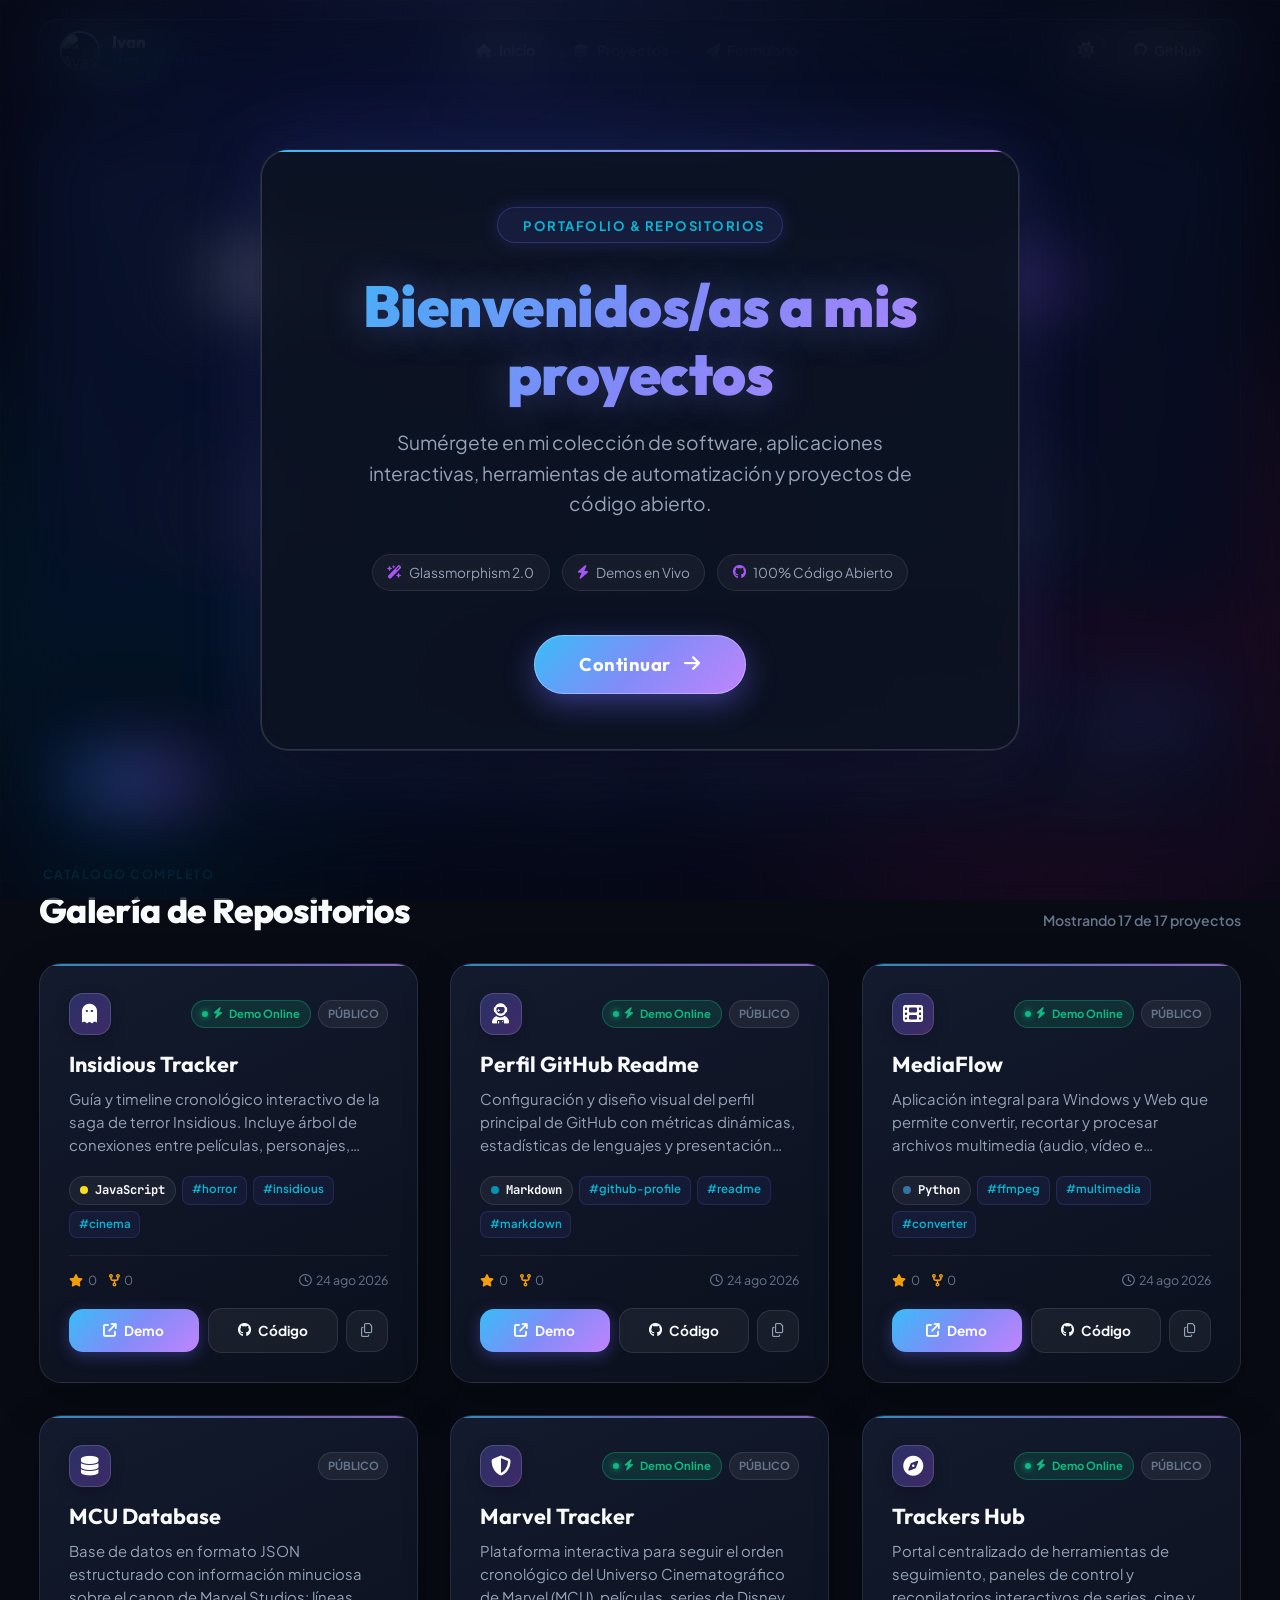
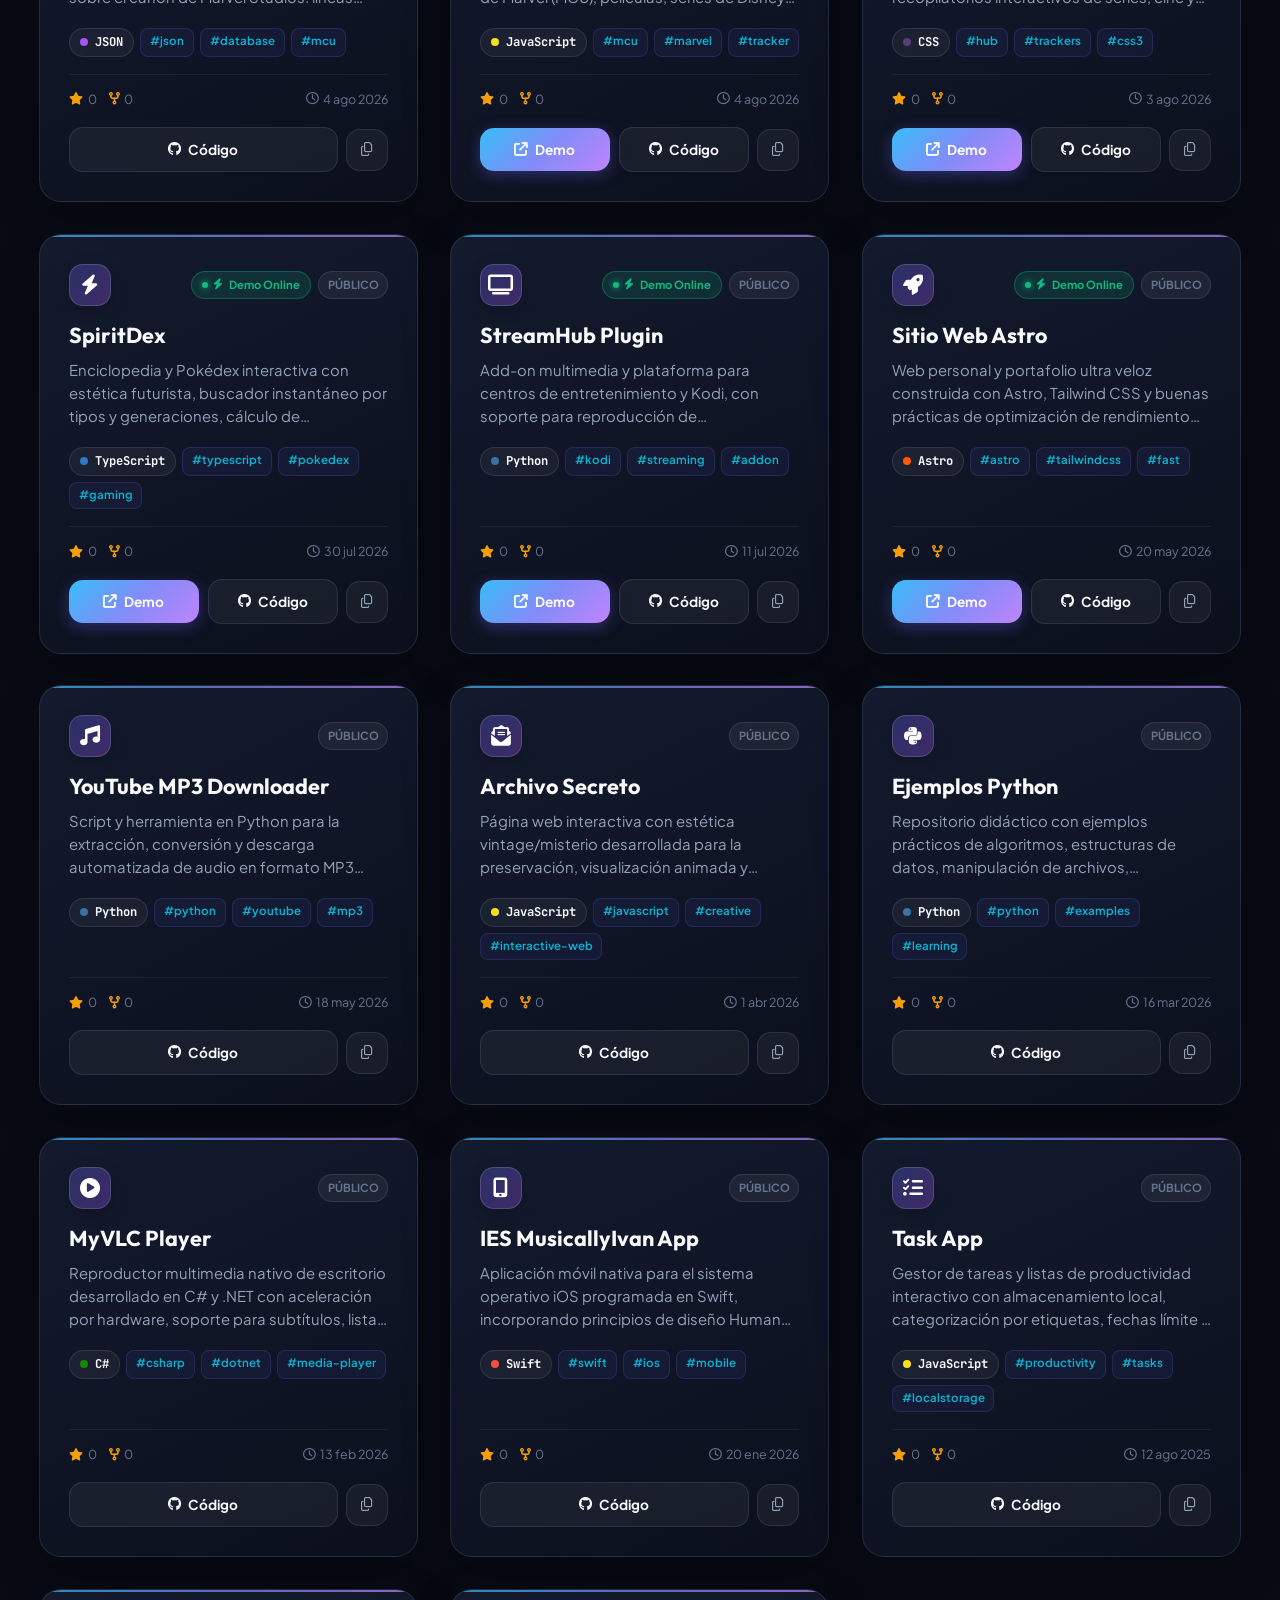
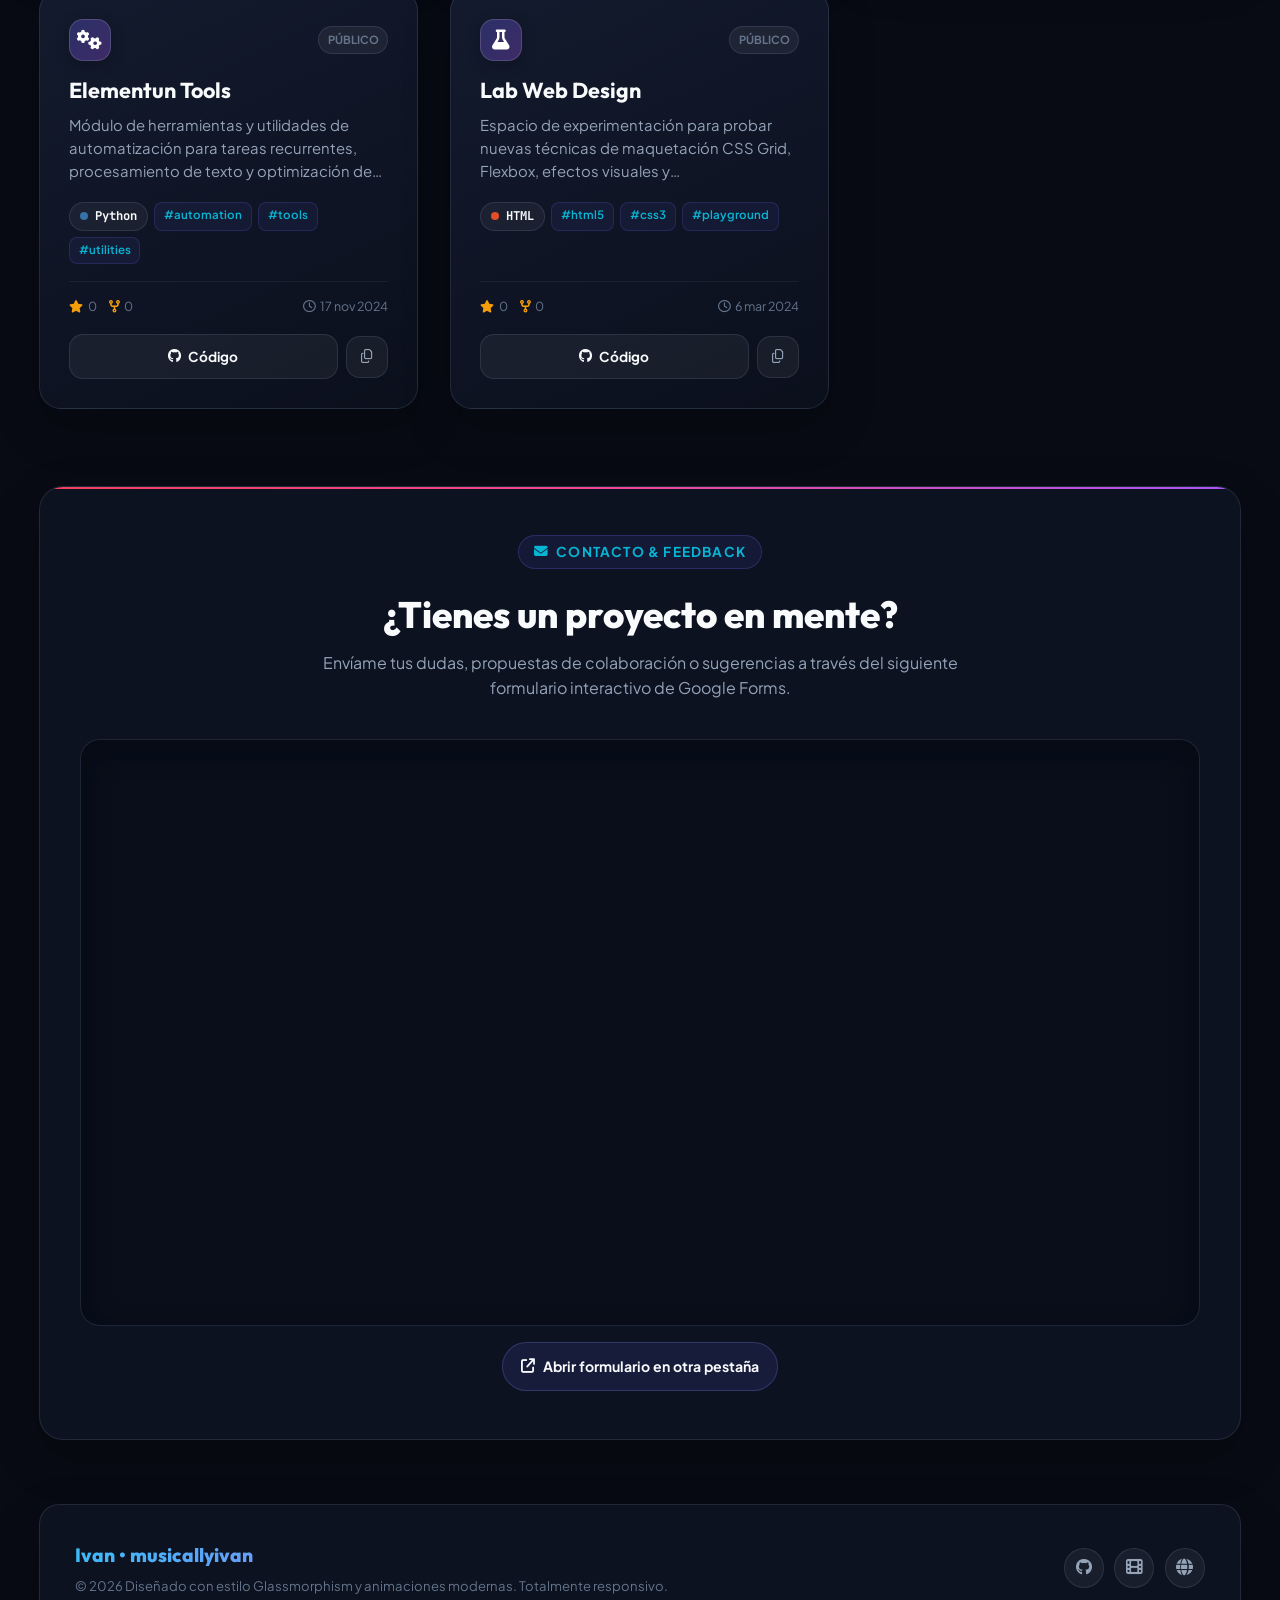
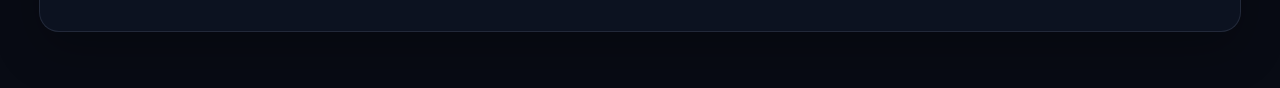
==== index.html @ f125827f "Remove obsolete cursor glow element" ====
<!DOCTYPE html>
<html lang="es">
<head>
  <meta charset="UTF-8" />
  <meta name="viewport" content="width=device-width, initial-scale=1.0, viewport-fit=cover" />
  <title>Portafolio & Proyectos | Ivan (musicallyivan)</title>
  <meta name="description" content="Portafolio interactivo con estilo Glassmorphism de todos mis proyectos y repositorios de GitHub. Adaptado para cualquier tipo de dispositivo." />
  <meta name="theme-color" content="#060814" />
  <meta name="referrer" content="strict-origin-when-cross-origin" />

  <!-- Google Fonts & Font Awesome Icons -->
  <link rel="preconnect" href="https://fonts.googleapis.com" />
  <link rel="preconnect" href="https://fonts.gstatic.com" crossorigin />
  <link href="https://fonts.googleapis.com/css2?family=JetBrains+Mono:wght@400;500;700&family=Outfit:wght@300;400;500;600;700;800;900&family=Plus+Jakarta+Sans:wght@300;400;500;600;700;800&display=swap" rel="stylesheet" />
  <link rel="stylesheet" href="https://cdnjs.cloudflare.com/ajax/libs/font-awesome/6.5.1/css/all.min.css" integrity="sha512-DTOQO9RWCH3ppGqcWaEA1BIZOC6xxalwEsw9c2QQeAIftl+Vegovlnee1c9QX4TctnWMn13TZye+giMm8e2LwA==" crossorigin="anonymous" referrerpolicy="no-referrer" />

  <!-- Stylesheet -->
  <link rel="stylesheet" href="style.css" />
</head>
<body>

  <!-- =========================================================================
       1. AMBIENT BACKGROUND & MESH GLOW ORBS
       ========================================================================= -->
  <div class="ambient-background" aria-hidden="true">
    <div class="glow-orb orb-1"></div>
    <div class="glow-orb orb-2"></div>
    <div class="glow-orb orb-3"></div>
    <div class="glow-orb orb-4"></div>
  </div>
  <div class="bg-grid-overlay" aria-hidden="true"></div>

  <!-- =========================================================================
       2. FULL-SCREEN WELCOME OVERLAY (PANTALLA DE BIENVENIDA CRISTAL)
       ========================================================================= -->
  <section id="welcome-overlay" class="welcome-overlay" aria-modal="true" role="dialog">
    <div class="welcome-glass-card">
      <div class="welcome-badge">
        <i class="fa-solid fa-sparkles"></i>
        <span>PORTAFOLIO & REPOSITORIOS</span>
      </div>
      <h1 class="welcome-title">Bienvenidos/as a mis proyectos</h1>
      <p class="welcome-subtitle">
        Sumérgete en mi colección de software, aplicaciones interactivas, herramientas de automatización y proyectos de código abierto.
      </p>
      
      <div class="welcome-highlights">
        <div class="welcome-pill">
          <i class="fa-solid fa-wand-magic-sparkles"></i>
          <span>Glassmorphism 2.0</span>
        </div>
        <div class="welcome-pill">
          <i class="fa-solid fa-bolt"></i>
          <span>Demos en Vivo</span>
        </div>
        <div class="welcome-pill">
          <i class="fa-brands fa-github"></i>
          <span>100% Código Abierto</span>
        </div>
      </div>

      <button id="btn-welcome-continue" class="btn-welcome-continue" type="button" aria-label="Entrar al portafolio">
        <span>Continuar</span>
        <i class="fa-solid fa-arrow-right"></i>
      </button>
    </div>
  </section>

  <!-- =========================================================================
       3. MAIN PORTFOLIO APPLICATION
       ========================================================================= -->
  <div class="app-container">

    <!-- NAVBAR (FLOATING GLASS ISLAND) -->
    <header class="navbar">
      <nav class="navbar-glass">
        <!-- Brand / User Info -->
        <a href="#hero" class="nav-brand" aria-label="Ir al inicio">
          <div class="avatar-wrapper">
            <img 
              src="https://avatars.githubusercontent.com/u/93034871?v=4" 
              alt="Avatar de Ivan" 
              class="nav-avatar"
              loading="lazy"
              decoding="async"
              referrerpolicy="no-referrer"
            />
            <span class="status-dot" title="Disponible para colaborar"></span>
          </div>
          <div class="brand-text">
            <span class="brand-name">Ivan</span>
            <span class="brand-tag">@musicallyivan</span>
          </div>
        </a>

        <!-- Desktop Nav Links -->
        <ul class="nav-links">
          <li><a href="#hero" class="nav-link active"><i class="fa-solid fa-house"></i> <span>Inicio</span></a></li>
          <li><a href="#projects" class="nav-link"><i class="fa-solid fa-layer-group"></i> <span>Proyectos</span></a></li>
          <li><a href="#contact" class="nav-link"><i class="fa-solid fa-paper-plane"></i> <span>Formulario</span></a></li>
        </ul>

        <!-- Nav Actions (Theme Toggle, GitHub & Mobile Menu Toggle) -->
        <div class="nav-actions">
          <button id="theme-toggle-btn" class="btn-icon-glass" title="Alternar Modo Claro / Oscuro" aria-label="Cambiar tema">
            <i id="theme-icon" class="fa-solid fa-sun"></i>
          </button>
          
          <a href="https://github.com/musicallyivan" target="_blank" rel="noopener noreferrer" class="btn-github-pill" aria-label="Visitar perfil de GitHub">
            <i class="fa-brands fa-github"></i>
            <span class="btn-text-desktop">GitHub</span>
          </a>

          <!-- Mobile Hamburger Toggle -->
          <button id="btn-mobile-menu" class="btn-mobile-menu" aria-label="Abrir menú de navegación" aria-expanded="false" aria-controls="mobile-menu-drawer">
            <i class="fa-solid fa-bars"></i>
          </button>
        </div>
      </nav>
    </header>

    <!-- MOBILE MENU DRAWER OVERLAY -->
    <div id="mobile-menu-drawer" class="mobile-drawer-overlay" aria-hidden="true">
      <div class="mobile-drawer-card">
        <div class="mobile-drawer-header">
          <div class="brand-text">
            <span class="brand-name">Ivan</span>
            <span class="brand-tag">@musicallyivan</span>
          </div>
          <button id="btn-close-mobile-menu" class="btn-icon-glass" aria-label="Cerrar menú">
            <i class="fa-solid fa-xmark"></i>
          </button>
        </div>

        <ul class="mobile-drawer-links">
          <li><a href="#hero" class="mobile-nav-item active"><i class="fa-solid fa-house"></i> <span>Inicio</span></a></li>
          <li><a href="#projects" class="mobile-nav-item"><i class="fa-solid fa-layer-group"></i> <span>Proyectos</span></a></li>
          <li><a href="#contact" class="mobile-nav-item"><i class="fa-solid fa-paper-plane"></i> <span>Formulario de Contacto</span></a></li>
        </ul>

        <div class="mobile-drawer-footer">
          <a href="https://github.com/musicallyivan" target="_blank" rel="noopener noreferrer" class="btn-card-action btn-card-primary mobile-github-link">
            <i class="fa-brands fa-github"></i> <span>Ver en GitHub</span>
          </a>
        </div>
      </div>
    </div>

    <!-- HERO HEADER SECTION -->
    <section id="hero" class="hero-section">
      <div class="hero-main-card">
        <div class="hero-badge-tag">
          <i class="fa-solid fa-code"></i> DESARROLLADOR FULLSTACK & SOFTWARE
        </div>
        
        <h1 class="hero-title">
          Mis Creaciones & <span class="gradient-text">Repositorios</span>
        </h1>
        
        <p class="hero-desc">
          Explora mis aplicaciones interactivas, convertidores multimedia, rastreadores temáticos, bibliotecas y herramientas de código abierto organizadas con diseño moderno y soporte para demos en vivo.
        </p>

        <!-- Stats Counter Row -->
        <div class="stats-grid">
          <div class="stat-card">
            <div id="stat-total-repos" class="stat-number">0</div>
            <div class="stat-label">Repositorios</div>
          </div>
          <div class="stat-card">
            <div id="stat-total-languages" class="stat-number">0</div>
            <div class="stat-label">Tecnologías</div>
          </div>
          <div class="stat-card">
            <div id="stat-total-demos" class="stat-number">0</div>
            <div class="stat-label">Demos en Línea</div>
          </div>
          <div class="stat-card">
            <div id="stat-total-stars" class="stat-number">0</div>
            <div class="stat-label">Estrellas GitHub</div>
          </div>
        </div>
      </div>
    </section>

    <!-- CONTROLS & FILTERS SECTION -->
    <section class="controls-section">
      <div class="controls-glass">
        <!-- Search, Sort & GitHub Sync -->
        <div class="search-and-sync-row">
          <div class="search-box-wrapper">
            <input 
              type="text" 
              id="search-input" 
              class="search-input" 
              placeholder="Buscar por nombre, tecnología o descripción..." 
              autocomplete="off"
              aria-label="Buscar proyectos"
            />
            <i class="fa-solid fa-magnifying-glass search-icon" aria-hidden="true"></i>
            <button id="btn-clear-search" class="btn-clear-search" title="Limpiar búsqueda" aria-label="Limpiar búsqueda">
              <i class="fa-solid fa-xmark"></i>
            </button>
          </div>

          <div class="controls-aux">
            <select id="sort-select" class="custom-select" aria-label="Ordenar repositorios">
              <option value="recent">🕒 Más recientes</option>
              <option value="name">🔤 Nombre (A - Z)</option>
              <option value="stars">⭐ Más estrellas</option>
            </select>

            <button id="btn-sync-github" class="btn-sync-github" title="Sincronizar repositorios en tiempo real" aria-label="Sincronizar con GitHub">
              <i class="fa-solid fa-arrows-rotate"></i>
              <span>Sincronizar</span>
            </button>
          </div>
        </div>

        <!-- Language / Category Filter Chips (Responsive Scrollable Container) -->
        <div class="filter-chips-scroll-container">
          <div id="filter-chips-container" class="filter-chips-wrapper">
            <!-- Populated dynamically by app.js -->
          </div>
        </div>
      </div>
    </section>

    <!-- PROJECTS GRID SECTION -->
    <main id="projects" class="projects-section">
      <div class="section-header">
        <div class="section-title-wrap">
          <span class="section-badge"><i class="fa-solid fa-grid-2"></i> CATÁLOGO COMPLETO</span>
          <h2 class="section-title">Galería de Repositorios</h2>
        </div>
        <div id="filtered-count" class="results-info">Cargando proyectos...</div>
      </div>

      <!-- Grid Container -->
      <div id="projects-grid" class="projects-grid">
        <!-- Repositories rendered dynamically by app.js -->
      </div>
    </main>

    <!-- GOOGLE FORM EMBED & CONTACT SECTION -->
    <section id="contact" class="contact-section">
      <div class="contact-glass-card">
        <div class="contact-header">
          <div class="hero-badge-tag">
            <i class="fa-solid fa-envelope"></i> CONTACTO & FEEDBACK
          </div>
          <h2 class="contact-title">¿Tienes un proyecto en mente?</h2>
          <p class="contact-desc">
            Envíame tus dudas, propuestas de colaboración o sugerencias a través del siguiente formulario interactivo de Google Forms.
          </p>
        </div>

        <!-- Google Form Embed Iframe Container -->
        <div class="form-embed-wrapper">
          <iframe
            id="google-form-iframe"
            class="form-iframe"
            src="https://docs.google.com/forms/d/e/1FAIpQLSfbEAZamu1cThf0AtbwNP9W-S1jnlK6qULG6VwN3nPm2Ln3NA/viewform?embedded=true"
            title="Formulario de contacto de Ivan"
            loading="lazy"
            referrerpolicy="strict-origin-when-cross-origin"
          ></iframe>
        </div>
        <a class="form-open-link" href="https://docs.google.com/forms/d/e/1FAIpQLSfbEAZamu1cThf0AtbwNP9W-S1jnlK6qULG6VwN3nPm2Ln3NA/viewform" target="_blank" rel="noopener noreferrer">
          <i class="fa-solid fa-arrow-up-right-from-square" aria-hidden="true"></i>
          Abrir formulario en otra pestaña
        </a>
      </div>
    </section>

    <!-- FOOTER -->
    <footer class="footer">
      <div class="footer-glass">
        <div class="footer-brand">
          <div class="footer-brand-title">Ivan • musicallyivan</div>
          <p class="footer-copy">© 2026 Diseñado con estilo Glassmorphism y animaciones modernas. Totalmente responsivo.</p>
        </div>

        <div class="footer-socials">
          <a href="https://github.com/musicallyivan" target="_blank" rel="noopener noreferrer" class="social-btn" title="GitHub" aria-label="GitHub">
            <i class="fa-brands fa-github"></i>
          </a>
          <a href="https://musicallyivan.github.io/mediaflow/" target="_blank" rel="noopener noreferrer" class="social-btn" title="MediaFlow" aria-label="MediaFlow">
            <i class="fa-solid fa-film"></i>
          </a>
          <a href="https://musicallyivan-web.vercel.app" target="_blank" rel="noopener noreferrer" class="social-btn" title="Web Oficial" aria-label="Web Oficial">
            <i class="fa-solid fa-globe"></i>
          </a>
        </div>
      </div>
    </footer>

  </div>

  <!-- FLOATING SCROLL TOP BUTTON -->
  <button id="btn-scroll-top" class="btn-floating-top" title="Volver arriba" aria-label="Volver arriba">
    <i class="fa-solid fa-chevron-up"></i>
  </button>

  <!-- TOAST NOTIFICATIONS CONTAINER -->
  <div id="toast-container" class="toast-container" aria-live="polite"></div>

  <!-- Application Script -->
  <script src="app.js"></script>
</body>
</html>
---- style.css ----
/* ==========================================================================
   CSS VARIABLES & THEME SYSTEM
   ========================================================================== */
:root {
  /* DARK THEME (DEFAULT) */
  --bg-main: #060814;
  --bg-gradient: radial-gradient(circle at 50% 0%, #151c38 0%, #060814 70%);
  
  --glass-bg: rgba(15, 23, 42, 0.55);
  --glass-bg-hover: rgba(30, 41, 69, 0.65);
  --glass-bg-card: rgba(13, 18, 36, 0.65);
  --glass-border: rgba(255, 255, 255, 0.1);
  --glass-border-hover: rgba(99, 102, 241, 0.45);
  --glass-border-shine: linear-gradient(135deg, rgba(255, 255, 255, 0.25) 0%, rgba(255, 255, 255, 0.03) 100%);
  --glass-blur: blur(18px);
  --glass-shadow: 0 12px 40px 0 rgba(0, 0, 0, 0.45);
  --glass-shadow-hover: 0 20px 50px 0 rgba(99, 102, 241, 0.25);
  
  --text-primary: #f8fafc;
  --text-secondary: #94a3b8;
  --text-muted: #64748b;
  
  --accent-cyan: #06b6d4;
  --accent-blue: #3b82f6;
  --accent-purple: #a855f7;
  --accent-indigo: #6366f1;
  --accent-pink: #ec4899;
  --accent-emerald: #10b981;
  --accent-amber: #f59e0b;
  
  --gradient-primary: linear-gradient(135deg, #38bdf8 0%, #818cf8 50%, #c084fc 100%);
  --gradient-secondary: linear-gradient(135deg, #f43f5e 0%, #ec4899 50%, #a855f7 100%);
  --gradient-accent: linear-gradient(135deg, #10b981 0%, #06b6d4 50%, #3b82f6 100%);
  --gradient-gold: linear-gradient(135deg, #fbbf24 0%, #f59e0b 50%, #d97706 100%);

  --orb-1: rgba(99, 102, 241, 0.22);
  --orb-2: rgba(236, 72, 153, 0.18);
  --orb-3: rgba(6, 182, 212, 0.2);
  --orb-4: rgba(168, 85, 247, 0.18);

  --radius-sm: 8px;
  --radius-md: 14px;
  --radius-lg: 20px;
  --radius-xl: 28px;
  --radius-full: 9999px;

  --transition-fast: 0.2s cubic-bezier(0.4, 0, 0.2, 1);
  --transition-normal: 0.35s cubic-bezier(0.4, 0, 0.2, 1);
  --transition-slow: 0.6s cubic-bezier(0.16, 1, 0.3, 1);

  /* SAFE AREAS */
  --sat: env(safe-area-inset-top, 0px);
  --sar: env(safe-area-inset-right, 0px);
  --sab: env(safe-area-inset-bottom, 0px);
  --sal: env(safe-area-inset-left, 0px);
}

/* LIGHT THEME */
body.light-theme {
  --bg-main: #f1f5f9;
  --bg-gradient: radial-gradient(circle at 50% 0%, #e2e8f0 0%, #f8fafc 80%);
  
  --glass-bg: rgba(255, 255, 255, 0.7);
  --glass-bg-hover: rgba(255, 255, 255, 0.9);
  --glass-bg-card: rgba(255, 255, 255, 0.75);
  --glass-border: rgba(255, 255, 255, 0.85);
  --glass-border-hover: rgba(99, 102, 241, 0.5);
  --glass-border-shine: linear-gradient(135deg, rgba(255, 255, 255, 0.9) 0%, rgba(255, 255, 255, 0.3) 100%);
  --glass-blur: blur(20px);
  --glass-shadow: 0 10px 30px -5px rgba(0, 0, 0, 0.08), 0 0 0 1px rgba(255, 255, 255, 0.6) inset;
  --glass-shadow-hover: 0 20px 40px -5px rgba(99, 102, 241, 0.2), 0 0 0 1px rgba(255, 255, 255, 0.9) inset;
  
  --text-primary: #0f172a;
  --text-secondary: #475569;
  --text-muted: #94a3b8;
  
  --orb-1: rgba(99, 102, 241, 0.15);
  --orb-2: rgba(236, 72, 153, 0.12);
  --orb-3: rgba(6, 182, 212, 0.14);
  --orb-4: rgba(168, 85, 247, 0.12);
}

/* ==========================================================================
   RESET & BASE STYLES
   ========================================================================== */
*, *::before, *::after {
  box-sizing: border-box;
  margin: 0;
  padding: 0;
  -webkit-tap-highlight-color: transparent;
}

html {
  scroll-behavior: smooth;
  font-size: 16px;
  overflow-x: hidden;
  height: 100%;
}

body {
  font-family: 'Plus Jakarta Sans', -apple-system, BlinkMacSystemFont, 'Segoe UI', Roboto, sans-serif;
  background-color: var(--bg-main);
  background-image: var(--bg-gradient);
  background-attachment: fixed;
  color: var(--text-primary);
  min-height: 100vh;
  min-height: 100dvh;
  line-height: 1.6;
  overflow-x: hidden;
  position: relative;
  transition: background-color var(--transition-slow), color var(--transition-normal);
}

/* Custom Scrollbar */
::-webkit-scrollbar {
  width: 8px;
  height: 8px;
}

::-webkit-scrollbar-track {
  background: var(--bg-main);
}

::-webkit-scrollbar-thumb {
  background: rgba(99, 102, 241, 0.35);
  border-radius: var(--radius-full);
  border: 2px solid var(--bg-main);
}

::-webkit-scrollbar-thumb:hover {
  background: rgba(99, 102, 241, 0.6);
}

/* Typography Headings */
h1, h2, h3, h4, h5, h6 {
  font-family: 'Outfit', sans-serif;
  font-weight: 700;
  line-height: 1.2;
}

a {
  color: inherit;
  text-decoration: none;
  touch-action: manipulation;
}

button, input, select, textarea {
  font-family: inherit;
  border: none;
  outline: none;
  touch-action: manipulation;
}

/* ==========================================================================
   BACKGROUND ANIMATIONS & GLOW ORBS
   ========================================================================== */
.ambient-background {
  position: fixed;
  inset: 0;
  overflow: hidden;
  pointer-events: none;
  z-index: 0;
}

.glow-orb {
  position: absolute;
  border-radius: 50%;
  filter: blur(80px);
  opacity: 0.8;
  transition: transform 10s ease, background 1s ease;
  animation: floatOrb 22s infinite alternate ease-in-out;
}

.orb-1 {
  width: clamp(300px, 45vw, 550px);
  height: clamp(300px, 45vw, 550px);
  background: var(--orb-1);
  top: -80px;
  left: 10%;
  animation-duration: 20s;
}

.orb-2 {
  width: clamp(320px, 50vw, 650px);
  height: clamp(320px, 50vw, 650px);
  background: var(--orb-2);
  top: 35%;
  right: -100px;
  animation-duration: 26s;
  animation-delay: -5s;
}

.orb-3 {
  width: clamp(280px, 40vw, 500px);
  height: clamp(280px, 40vw, 500px);
  background: var(--orb-3);
  bottom: 5%;
  left: -80px;
  animation-duration: 22s;
  animation-delay: -10s;
}

.orb-4 {
  width: clamp(250px, 35vw, 450px);
  height: clamp(250px, 35vw, 450px);
  background: var(--orb-4);
  bottom: 25%;
  right: 20%;
  animation-duration: 18s;
  animation-delay: -3s;
}

@keyframes floatOrb {
  0% {
    transform: translate(0, 0) scale(1) rotate(0deg);
  }
  50% {
    transform: translate(60px, 40px) scale(1.1) rotate(180deg);
  }
  100% {
    transform: translate(-40px, 70px) scale(0.95) rotate(360deg);
  }
}

/* Background Grid Pattern */
.bg-grid-overlay {
  position: fixed;
  inset: 0;
  background-size: 40px 40px;
  background-image: 
    linear-gradient(to right, rgba(255, 255, 255, 0.025) 1px, transparent 1px),
    linear-gradient(to bottom, rgba(255, 255, 255, 0.025) 1px, transparent 1px);
  pointer-events: none;
  z-index: 0;
}

body.light-theme .bg-grid-overlay {
  background-image: 
    linear-gradient(to right, rgba(0, 0, 0, 0.03) 1px, transparent 1px),
    linear-gradient(to bottom, rgba(0, 0, 0, 0.03) 1px, transparent 1px);
}

/* ==========================================================================
   FULL-SCREEN WELCOME OVERLAY (PANTALLA DE BIENVENIDA CRISTAL)
   ========================================================================== */
.welcome-overlay {
  position: fixed;
  inset: 0;
  width: 100vw;
  height: 100vh;
  height: 100dvh;
  z-index: 99999;
  display: flex;
  align-items: center;
  justify-content: center;
  padding: max(1rem, var(--sat)) max(1rem, var(--sar)) max(1rem, var(--sab)) max(1rem, var(--sal));
  background: rgba(6, 8, 20, 0.55);
  backdrop-filter: blur(35px) saturate(190%);
  -webkit-backdrop-filter: blur(35px) saturate(190%);
  transition: opacity 0.8s cubic-bezier(0.16, 1, 0.3, 1),
              visibility 0.8s cubic-bezier(0.16, 1, 0.3, 1),
              transform 0.8s cubic-bezier(0.16, 1, 0.3, 1),
              filter 0.8s cubic-bezier(0.16, 1, 0.3, 1);
  overflow-y: auto;
}

body.light-theme .welcome-overlay {
  background: rgba(241, 245, 249, 0.65);
}

.welcome-overlay.hidden {
  opacity: 0;
  visibility: hidden;
  transform: scale(1.08) translateY(-25px);
  filter: blur(12px);
  pointer-events: none;
}

.welcome-glass-card {
  position: relative;
  width: 100%;
  max-width: 760px;
  max-height: calc(100dvh - 2.5rem);
  overflow-y: auto;
  padding: clamp(2rem, 5vw, 3.5rem) clamp(1.25rem, 4vw, 2.5rem);
  background: var(--glass-bg);
  border: 1px solid var(--glass-border);
  border-radius: var(--radius-xl);
  box-shadow: 0 25px 60px -15px rgba(0, 0, 0, 0.5),
              0 0 0 1px rgba(255, 255, 255, 0.15) inset,
              0 0 80px rgba(99, 102, 241, 0.2);
  text-align: center;
  backdrop-filter: var(--glass-blur);
  -webkit-backdrop-filter: var(--glass-blur);
  animation: welcomeCardEntrance 0.9s cubic-bezier(0.16, 1, 0.3, 1) forwards;
  scrollbar-width: thin;
}

@keyframes welcomeCardEntrance {
  0% {
    opacity: 0;
    transform: scale(0.92) translateY(35px);
  }
  100% {
    opacity: 1;
    transform: scale(1) translateY(0);
  }
}

.welcome-glass-card::before {
  content: '';
  position: absolute;
  top: 0;
  left: 0;
  right: 0;
  height: 2px;
  background: var(--gradient-primary);
}

.welcome-badge {
  display: inline-flex;
  align-items: center;
  gap: 0.5rem;
  padding: 0.4rem 1.1rem;
  background: rgba(99, 102, 241, 0.12);
  border: 1px solid rgba(99, 102, 241, 0.3);
  border-radius: var(--radius-full);
  color: var(--accent-cyan);
  font-size: clamp(0.72rem, 2vw, 0.82rem);
  font-weight: 700;
  letter-spacing: 1.5px;
  text-transform: uppercase;
  margin-bottom: clamp(1rem, 3vw, 1.8rem);
  box-shadow: 0 0 20px rgba(99, 102, 241, 0.2);
  animation: pulseGlow 3s infinite alternate;
}

@keyframes pulseGlow {
  0% {
    box-shadow: 0 0 10px rgba(99, 102, 241, 0.15);
  }
  100% {
    box-shadow: 0 0 25px rgba(6, 182, 212, 0.4);
  }
}

.welcome-title {
  font-size: clamp(1.75rem, 5.5vw, 3.6rem);
  font-weight: 900;
  letter-spacing: -0.5px;
  margin-bottom: clamp(0.8rem, 2.5vw, 1.2rem);
  background: var(--gradient-primary);
  -webkit-background-clip: text;
  -webkit-text-fill-color: transparent;
  text-shadow: 0 0 40px rgba(129, 140, 248, 0.35);
  line-height: 1.18;
}

.welcome-subtitle {
  font-size: clamp(0.92rem, 2.4vw, 1.2rem);
  color: var(--text-secondary);
  max-width: 580px;
  margin: 0 auto clamp(1.2rem, 3vw, 2.2rem) auto;
  line-height: 1.6;
}

.welcome-highlights {
  display: flex;
  justify-content: center;
  gap: 0.75rem;
  flex-wrap: wrap;
  margin-bottom: clamp(1.5rem, 3.5vw, 2.8rem);
}

.welcome-pill {
  display: flex;
  align-items: center;
  gap: 0.45rem;
  padding: 0.4rem 0.9rem;
  background: rgba(255, 255, 255, 0.04);
  border: 1px solid var(--glass-border);
  border-radius: var(--radius-full);
  font-size: clamp(0.75rem, 2vw, 0.85rem);
  color: var(--text-secondary);
  backdrop-filter: blur(10px);
}

.welcome-pill i {
  color: var(--accent-purple);
}

/* Button Continuar */
.btn-welcome-continue {
  position: relative;
  display: inline-flex;
  align-items: center;
  justify-content: center;
  gap: 0.85rem;
  padding: clamp(0.85rem, 2.5vw, 1.1rem) clamp(2rem, 5vw, 2.8rem);
  min-height: 48px;
  background: var(--gradient-primary);
  border: none;
  border-radius: var(--radius-full);
  color: #ffffff;
  font-family: 'Outfit', sans-serif;
  font-size: clamp(1rem, 2.5vw, 1.15rem);
  font-weight: 700;
  letter-spacing: 0.5px;
  cursor: pointer;
  box-shadow: 0 10px 30px rgba(99, 102, 241, 0.45),
              0 0 0 1px rgba(255, 255, 255, 0.3) inset;
  transition: all var(--transition-normal);
  overflow: hidden;
  touch-action: manipulation;
}

.btn-welcome-continue::before {
  content: '';
  position: absolute;
  inset: 0;
  background: linear-gradient(90deg, transparent, rgba(255, 255, 255, 0.3), transparent);
  transform: translateX(-100%);
  transition: transform 0.6s ease;
}

.btn-welcome-continue:hover {
  transform: translateY(-3px) scale(1.02);
  box-shadow: 0 16px 36px rgba(168, 85, 247, 0.5),
              0 0 35px rgba(56, 189, 248, 0.6);
}

.btn-welcome-continue:hover::before {
  transform: translateX(100%);
}

.btn-welcome-continue:active {
  transform: translateY(0) scale(0.98);
}

.btn-welcome-continue i {
  transition: transform var(--transition-fast);
}

.btn-welcome-continue:hover i {
  transform: translateX(4px);
}

/* ==========================================================================
   APP WRAPPER & MAIN LAYOUT
   ========================================================================== */
.app-container {
  position: relative;
  z-index: 10;
  width: 100%;
  max-width: 1320px;
  margin: 0 auto;
  padding: max(1.2rem, var(--sat)) max(1.2rem, var(--sar)) max(3.5rem, var(--sab)) max(1.2rem, var(--sal));
  min-height: 100vh;
  min-height: 100dvh;
  display: flex;
  flex-direction: column;
}

/* ==========================================================================
   NAVBAR (GLASS FLOATING ISLAND)
   ========================================================================== */
.navbar {
  position: sticky;
  top: max(0.8rem, var(--sat));
  z-index: 1000;
  width: 100%;
  margin-bottom: clamp(1.5rem, 4vw, 2.5rem);
}

.navbar-glass {
  display: flex;
  align-items: center;
  justify-content: space-between;
  padding: 0.65rem 1.25rem;
  background: var(--glass-bg);
  border: 1px solid var(--glass-border);
  border-radius: var(--radius-full);
  box-shadow: var(--glass-shadow);
  backdrop-filter: var(--glass-blur);
  -webkit-backdrop-filter: var(--glass-blur);
  transition: all var(--transition-normal);
  gap: 0.8rem;
}

.navbar-glass:hover {
  border-color: rgba(255, 255, 255, 0.2);
}

.nav-brand {
  display: flex;
  align-items: center;
  gap: 0.75rem;
  text-decoration: none;
  flex-shrink: 0;
}

.avatar-wrapper {
  position: relative;
  width: 40px;
  height: 40px;
  border-radius: 50%;
  padding: 2px;
  background: var(--gradient-primary);
  flex-shrink: 0;
}

.nav-avatar {
  width: 100%;
  height: 100%;
  border-radius: 50%;
  object-fit: cover;
  background: var(--bg-main);
  display: block;
}

.status-dot {
  position: absolute;
  bottom: 0px;
  right: 0px;
  width: 11px;
  height: 11px;
  background: var(--accent-emerald);
  border-radius: 50%;
  border: 2px solid var(--bg-main);
  box-shadow: 0 0 8px var(--accent-emerald);
}

.brand-text {
  display: flex;
  flex-direction: column;
}

.brand-name {
  font-family: 'Outfit', sans-serif;
  font-weight: 800;
  font-size: 1.05rem;
  color: var(--text-primary);
  line-height: 1.15;
}

.brand-tag {
  font-size: 0.72rem;
  color: var(--accent-cyan);
  font-weight: 600;
  letter-spacing: 0.5px;
}

.nav-links {
  display: flex;
  align-items: center;
  gap: 0.4rem;
  list-style: none;
}

.nav-link {
  display: flex;
  align-items: center;
  gap: 0.45rem;
  padding: 0.45rem 1rem;
  border-radius: var(--radius-full);
  color: var(--text-secondary);
  font-weight: 600;
  font-size: 0.88rem;
  transition: all var(--transition-fast);
}

.nav-link:hover, .nav-link.active {
  color: var(--text-primary);
  background: rgba(255, 255, 255, 0.08);
}

body.light-theme .nav-link:hover, body.light-theme .nav-link.active {
  background: rgba(0, 0, 0, 0.06);
}

.nav-actions {
  display: flex;
  align-items: center;
  gap: 0.55rem;
  flex-shrink: 0;
}

/* Theme Toggle Button */
.btn-icon-glass {
  width: 40px;
  height: 40px;
  min-width: 40px;
  min-height: 40px;
  border-radius: 50%;
  display: flex;
  align-items: center;
  justify-content: center;
  background: rgba(255, 255, 255, 0.06);
  border: 1px solid var(--glass-border);
  color: var(--text-primary);
  font-size: 1.05rem;
  cursor: pointer;
  transition: all var(--transition-fast);
  backdrop-filter: blur(10px);
}

.btn-icon-glass:hover {
  background: rgba(255, 255, 255, 0.15);
  transform: scale(1.06);
  border-color: var(--accent-indigo);
  color: var(--accent-cyan);
}

.btn-icon-glass:active {
  transform: scale(0.96);
}

.btn-github-pill {
  display: inline-flex;
  align-items: center;
  gap: 0.45rem;
  padding: 0.5rem 1.1rem;
  min-height: 40px;
  background: rgba(255, 255, 255, 0.08);
  border: 1px solid var(--glass-border);
  border-radius: var(--radius-full);
  color: var(--text-primary);
  font-weight: 700;
  font-size: 0.85rem;
  transition: all var(--transition-fast);
  white-space: nowrap;
}

.btn-github-pill:hover {
  background: #ffffff;
  color: #000000;
  box-shadow: 0 0 20px rgba(255, 255, 255, 0.4);
  transform: translateY(-2px);
}

.btn-github-pill:active {
  transform: translateY(0);
}

/* Mobile Hamburger Toggle */
.btn-mobile-menu {
  display: none;
  width: 40px;
  height: 40px;
  min-width: 40px;
  min-height: 40px;
  border-radius: 50%;
  align-items: center;
  justify-content: center;
  background: rgba(255, 255, 255, 0.06);
  border: 1px solid var(--glass-border);
  color: var(--text-primary);
  font-size: 1.15rem;
  cursor: pointer;
  transition: all var(--transition-fast);
}

.btn-mobile-menu:hover, .btn-mobile-menu:focus {
  background: rgba(255, 255, 255, 0.15);
  border-color: var(--accent-cyan);
}

/* ==========================================================================
   MOBILE MENU DRAWER OVERLAY
   ========================================================================== */
.mobile-drawer-overlay {
  position: fixed;
  inset: 0;
  width: 100vw;
  height: 100vh;
  height: 100dvh;
  background: rgba(6, 8, 20, 0.7);
  backdrop-filter: blur(20px);
  -webkit-backdrop-filter: blur(20px);
  z-index: 10000;
  opacity: 0;
  visibility: hidden;
  transition: opacity 0.35s cubic-bezier(0.16, 1, 0.3, 1),
              visibility 0.35s cubic-bezier(0.16, 1, 0.3, 1);
  display: flex;
  align-items: flex-start;
  justify-content: flex-end;
  padding: max(1rem, var(--sat)) max(1rem, var(--sar)) max(1rem, var(--sab)) max(1rem, var(--sal));
}

.mobile-drawer-overlay.active {
  opacity: 1;
  visibility: visible;
}

.mobile-drawer-card {
  width: 100%;
  max-width: 340px;
  background: var(--glass-bg-card);
  border: 1px solid var(--glass-border);
  border-radius: var(--radius-lg);
  box-shadow: var(--glass-shadow);
  padding: 1.5rem;
  display: flex;
  flex-direction: column;
  gap: 1.5rem;
  backdrop-filter: var(--glass-blur);
  -webkit-backdrop-filter: var(--glass-blur);
  transform: translateX(30px) scale(0.96);
  transition: transform 0.35s cubic-bezier(0.16, 1, 0.3, 1);
}

.mobile-drawer-overlay.active .mobile-drawer-card {
  transform: translateX(0) scale(1);
}

.mobile-drawer-header {
  display: flex;
  align-items: center;
  justify-content: space-between;
  padding-bottom: 1rem;
  border-bottom: 1px solid rgba(255, 255, 255, 0.08);
}

.mobile-drawer-links {
  list-style: none;
  display: flex;
  flex-direction: column;
  gap: 0.6rem;
}

.mobile-nav-item {
  display: flex;
  align-items: center;
  gap: 0.75rem;
  padding: 0.85rem 1.1rem;
  border-radius: var(--radius-md);
  color: var(--text-secondary);
  font-size: 1rem;
  font-weight: 600;
  background: rgba(255, 255, 255, 0.04);
  border: 1px solid var(--glass-border);
  transition: all var(--transition-fast);
}

.mobile-nav-item:hover, .mobile-nav-item.active {
  color: #fff;
  background: var(--gradient-primary);
  border-color: transparent;
  box-shadow: 0 4px 15px rgba(99, 102, 241, 0.35);
}

.mobile-drawer-footer {
  padding-top: 0.5rem;
}

/* ==========================================================================
   HERO HEADER & PROFILE SECTION
   ========================================================================== */
.hero-section {
  text-align: center;
  margin-bottom: clamp(2rem, 5vw, 3.5rem);
  position: relative;
}

.hero-main-card {
  padding: clamp(2rem, 5vw, 3.5rem) clamp(1.2rem, 4vw, 2.5rem) clamp(1.8rem, 4vw, 2.5rem) clamp(1.2rem, 4vw, 2.5rem);
  background: var(--glass-bg);
  border: 1px solid var(--glass-border);
  border-radius: var(--radius-xl);
  box-shadow: var(--glass-shadow);
  backdrop-filter: var(--glass-blur);
  -webkit-backdrop-filter: var(--glass-blur);
  position: relative;
  overflow: hidden;
}

.hero-main-card::before {
  content: '';
  position: absolute;
  top: 0;
  left: 10%;
  right: 10%;
  height: 1px;
  background: linear-gradient(90deg, transparent, rgba(255, 255, 255, 0.4), transparent);
}

.hero-badge-tag {
  display: inline-flex;
  align-items: center;
  gap: 0.45rem;
  padding: 0.35rem 0.95rem;
  background: rgba(99, 102, 241, 0.1);
  border: 1px solid rgba(99, 102, 241, 0.25);
  border-radius: var(--radius-full);
  color: var(--accent-cyan);
  font-size: clamp(0.72rem, 2vw, 0.85rem);
  font-weight: 700;
  text-transform: uppercase;
  letter-spacing: 1.2px;
  margin-bottom: clamp(1rem, 3vw, 1.5rem);
}

.hero-title {
  font-size: clamp(1.85rem, 5.5vw, 4rem);
  font-weight: 900;
  letter-spacing: -0.5px;
  margin-bottom: clamp(0.8rem, 2.5vw, 1.2rem);
  line-height: 1.15;
}

.gradient-text {
  background: var(--gradient-primary);
  -webkit-background-clip: text;
  -webkit-text-fill-color: transparent;
  display: inline-block;
}

.hero-desc {
  font-size: clamp(0.92rem, 2.2vw, 1.15rem);
  color: var(--text-secondary);
  max-width: 720px;
  margin: 0 auto clamp(1.8rem, 4vw, 2.5rem) auto;
  line-height: 1.6;
}

/* Stats Counter Row */
.stats-grid {
  display: grid;
  grid-template-columns: repeat(4, 1fr);
  gap: clamp(0.75rem, 2vw, 1.2rem);
  max-width: 920px;
  margin: 0 auto;
}

.stat-card {
  padding: clamp(0.9rem, 2.5vw, 1.3rem) clamp(0.7rem, 2vw, 1rem);
  background: rgba(255, 255, 255, 0.03);
  border: 1px solid var(--glass-border);
  border-radius: var(--radius-lg);
  backdrop-filter: blur(8px);
  transition: all var(--transition-fast);
}

.stat-card:hover {
  transform: translateY(-3px);
  border-color: rgba(99, 102, 241, 0.4);
  background: rgba(255, 255, 255, 0.06);
  box-shadow: 0 10px 25px rgba(99, 102, 241, 0.15);
}

.stat-number {
  font-family: 'Outfit', sans-serif;
  font-size: clamp(1.6rem, 4vw, 2.2rem);
  font-weight: 800;
  color: var(--text-primary);
  line-height: 1.1;
  background: var(--gradient-primary);
  -webkit-background-clip: text;
  -webkit-text-fill-color: transparent;
}

.stat-label {
  font-size: clamp(0.72rem, 1.8vw, 0.84rem);
  color: var(--text-muted);
  font-weight: 600;
  margin-top: 0.3rem;
  text-transform: uppercase;
  letter-spacing: 0.5px;
}

/* ==========================================================================
   FILTER & SEARCH TOOLBAR
   ========================================================================== */
.controls-section {
  margin-bottom: clamp(1.8rem, 4vw, 2.5rem);
}

.controls-glass {
  padding: clamp(1rem, 3vw, 1.5rem) clamp(1rem, 3.5vw, 1.75rem);
  background: var(--glass-bg);
  border: 1px solid var(--glass-border);
  border-radius: var(--radius-xl);
  box-shadow: var(--glass-shadow);
  backdrop-filter: var(--glass-blur);
  -webkit-backdrop-filter: var(--glass-blur);
  display: flex;
  flex-direction: column;
  gap: 1.1rem;
}

.search-and-sync-row {
  display: flex;
  gap: 0.85rem;
  align-items: center;
  flex-wrap: wrap;
}

.search-box-wrapper {
  flex: 1 1 260px;
  position: relative;
}

.search-box-wrapper i.search-icon {
  position: absolute;
  left: 1.1rem;
  top: 50%;
  transform: translateY(-50%);
  color: var(--text-muted);
  font-size: 0.95rem;
  pointer-events: none;
  transition: color var(--transition-fast);
}

.search-input {
  width: 100%;
  padding: 0.8rem 2.8rem 0.8rem 2.6rem;
  min-height: 44px;
  background: rgba(0, 0, 0, 0.2);
  border: 1px solid var(--glass-border);
  border-radius: var(--radius-full);
  color: var(--text-primary);
  font-size: 0.92rem;
  transition: all var(--transition-fast);
}

body.light-theme .search-input {
  background: rgba(255, 255, 255, 0.6);
}

.search-input:focus {
  border-color: var(--accent-indigo);
  box-shadow: 0 0 0 3px rgba(99, 102, 241, 0.25);
}

.btn-clear-search {
  position: absolute;
  right: 0.9rem;
  top: 50%;
  transform: translateY(-50%);
  width: 28px;
  height: 28px;
  display: none;
  align-items: center;
  justify-content: center;
  background: rgba(255, 255, 255, 0.1);
  border-radius: 50%;
  color: var(--text-muted);
  font-size: 0.8rem;
  cursor: pointer;
}

.btn-clear-search.visible {
  display: flex;
}

.btn-clear-search:hover {
  color: var(--text-primary);
  background: rgba(255, 255, 255, 0.2);
}

/* Sort dropdown & Refresh */
.controls-aux {
  display: flex;
  align-items: center;
  gap: 0.65rem;
  flex-wrap: wrap;
}

.custom-select {
  padding: 0.75rem 1.2rem;
  min-height: 44px;
  background: rgba(0, 0, 0, 0.2);
  border: 1px solid var(--glass-border);
  border-radius: var(--radius-full);
  color: var(--text-primary);
  font-size: 0.88rem;
  font-weight: 600;
  cursor: pointer;
  transition: all var(--transition-fast);
}

body.light-theme .custom-select {
  background: rgba(255, 255, 255, 0.7);
}

.custom-select:hover, .custom-select:focus {
  border-color: var(--accent-indigo);
}

.custom-select option {
  background: var(--bg-main);
  color: var(--text-primary);
}

.btn-sync-github {
  display: inline-flex;
  align-items: center;
  gap: 0.45rem;
  padding: 0.75rem 1.2rem;
  min-height: 44px;
  background: rgba(99, 102, 241, 0.15);
  border: 1px solid rgba(99, 102, 241, 0.35);
  border-radius: var(--radius-full);
  color: var(--text-primary);
  font-size: 0.88rem;
  font-weight: 700;
  cursor: pointer;
  transition: all var(--transition-fast);
  white-space: nowrap;
}

.btn-sync-github:hover {
  background: rgba(99, 102, 241, 0.3);
  box-shadow: 0 0 15px rgba(99, 102, 241, 0.35);
}

.btn-sync-github.loading i {
  animation: spin 1s linear infinite;
}

@keyframes spin {
  100% {
    transform: rotate(360deg);
  }
}

/* Language Filter Chips (Scrollable wrapper on mobile) */
.filter-chips-scroll-container {
  width: 100%;
  overflow-x: auto;
  -webkit-overflow-scrolling: touch;
  padding-top: 0.5rem;
  border-top: 1px solid rgba(255, 255, 255, 0.06);
  scrollbar-width: none;
}

.filter-chips-scroll-container::-webkit-scrollbar {
  display: none;
}

body.light-theme .filter-chips-scroll-container {
  border-top-color: rgba(0, 0, 0, 0.06);
}

.filter-chips-wrapper {
  display: flex;
  align-items: center;
  gap: 0.5rem;
  flex-wrap: wrap;
  min-width: max-content;
}

.filter-chip {
  display: inline-flex;
  align-items: center;
  gap: 0.45rem;
  padding: 0.45rem 1rem;
  min-height: 38px;
  background: rgba(255, 255, 255, 0.04);
  border: 1px solid var(--glass-border);
  border-radius: var(--radius-full);
  color: var(--text-secondary);
  font-size: 0.82rem;
  font-weight: 600;
  cursor: pointer;
  transition: all var(--transition-fast);
  white-space: nowrap;
}

.filter-chip:hover {
  color: var(--text-primary);
  background: rgba(255, 255, 255, 0.1);
  border-color: rgba(255, 255, 255, 0.25);
}

.filter-chip.active {
  color: #ffffff;
  background: var(--gradient-primary);
  border-color: transparent;
  box-shadow: 0 4px 15px rgba(99, 102, 241, 0.4);
  font-weight: 700;
}

.chip-count {
  padding: 0.1rem 0.42rem;
  border-radius: var(--radius-full);
  background: rgba(0, 0, 0, 0.25);
  font-size: 0.72rem;
  font-weight: 700;
}

.filter-chip.active .chip-count {
  background: rgba(255, 255, 255, 0.25);
}

/* ==========================================================================
   PROJECTS GRID & GLASS CARDS
   ========================================================================== */
.projects-section {
  margin-bottom: clamp(3rem, 6vw, 5rem);
}

.section-header {
  display: flex;
  align-items: flex-end;
  justify-content: space-between;
  margin-bottom: clamp(1.2rem, 3vw, 2rem);
  flex-wrap: wrap;
  gap: 0.85rem;
}

.section-title-wrap {
  display: flex;
  flex-direction: column;
}

.section-badge {
  font-size: 0.78rem;
  font-weight: 700;
  letter-spacing: 1.5px;
  text-transform: uppercase;
  color: var(--accent-cyan);
  margin-bottom: 0.25rem;
}

.section-title {
  font-size: clamp(1.6rem, 4vw, 2.2rem);
  font-weight: 800;
  color: var(--text-primary);
}

.results-info {
  font-size: 0.88rem;
  color: var(--text-muted);
  font-weight: 600;
}

.projects-grid {
  display: grid;
  grid-template-columns: repeat(auto-fill, minmax(min(100%, 330px), 1fr));
  gap: clamp(1.2rem, 3vw, 2rem);
  perspective: 1000px;
}

/* Project Card Glassmorphism Item */
.repo-card {
  position: relative;
  background: var(--glass-bg-card);
  border: 1px solid var(--glass-border);
  border-radius: var(--radius-lg);
  padding: clamp(1.25rem, 3vw, 1.8rem);
  display: flex;
  flex-direction: column;
  justify-content: space-between;
  box-shadow: var(--glass-shadow);
  backdrop-filter: var(--glass-blur);
  -webkit-backdrop-filter: var(--glass-blur);
  transition: transform var(--transition-normal),
              box-shadow var(--transition-normal),
              border-color var(--transition-normal);
  overflow: hidden;
  transform-style: preserve-3d;
  will-change: transform;
}

.repo-card::before {
  content: '';
  position: absolute;
  top: 0;
  left: 0;
  right: 0;
  height: 2px;
  background: var(--gradient-primary);
  opacity: 0.7;
  transition: opacity var(--transition-fast), height var(--transition-fast);
}

@media (hover: hover) and (pointer: fine) {
  .repo-card:hover {
    transform: translateY(-8px) rotateX(2deg) rotateY(1deg);
    border-color: var(--glass-border-hover);
    box-shadow: var(--glass-shadow-hover);
  }

  .repo-card:hover::before {
    opacity: 1;
    height: 3px;
  }
}

@media (hover: none) {
  .repo-card:active {
    transform: scale(0.98);
    border-color: var(--glass-border-hover);
  }
}

/* Card Glow Reflection Highlight */
.repo-card .card-shine {
  position: absolute;
  inset: 0;
  background: radial-gradient(circle at var(--mouse-x, 50%) var(--mouse-y, 0%), rgba(255, 255, 255, 0.09) 0%, transparent 60%);
  pointer-events: none;
  opacity: 0;
  transition: opacity 0.3s;
}

.repo-card:hover .card-shine {
  opacity: 1;
}

/* Card Header */
.card-top-bar {
  display: flex;
  align-items: center;
  justify-content: space-between;
  margin-bottom: 1.1rem;
  gap: 0.5rem;
}

.card-icon-container {
  width: 42px;
  height: 42px;
  min-width: 42px;
  border-radius: var(--radius-md);
  display: flex;
  align-items: center;
  justify-content: center;
  font-size: 1.25rem;
  color: #ffffff;
  background: linear-gradient(135deg, rgba(99, 102, 241, 0.3) 0%, rgba(168, 85, 247, 0.3) 100%);
  border: 1px solid rgba(255, 255, 255, 0.15);
  box-shadow: 0 4px 15px rgba(0, 0, 0, 0.2);
}

.card-badges {
  display: flex;
  align-items: center;
  gap: 0.45rem;
  flex-wrap: wrap;
}

.badge-public {
  font-size: 0.7rem;
  font-weight: 700;
  padding: 0.25rem 0.55rem;
  background: rgba(255, 255, 255, 0.06);
  border: 1px solid var(--glass-border);
  border-radius: var(--radius-full);
  color: var(--text-muted);
  text-transform: uppercase;
}

.badge-live-demo {
  font-size: 0.7rem;
  font-weight: 700;
  padding: 0.25rem 0.6rem;
  background: rgba(16, 185, 129, 0.15);
  border: 1px solid rgba(16, 185, 129, 0.35);
  border-radius: var(--radius-full);
  color: var(--accent-emerald);
  display: inline-flex;
  align-items: center;
  gap: 0.35rem;
  white-space: nowrap;
}

.badge-live-demo::before {
  content: '';
  width: 6px;
  height: 6px;
  background: var(--accent-emerald);
  border-radius: 50%;
  box-shadow: 0 0 6px var(--accent-emerald);
}

/* Card Content */
.card-body {
  margin-bottom: 1.2rem;
}

.repo-name {
  font-size: clamp(1.15rem, 2.5vw, 1.35rem);
  font-weight: 700;
  color: var(--text-primary);
  margin-bottom: 0.6rem;
  word-break: break-word;
  transition: color var(--transition-fast);
}

.repo-card:hover .repo-name {
  color: var(--accent-cyan);
}

.repo-desc {
  font-size: clamp(0.88rem, 2vw, 0.93rem);
  color: var(--text-secondary);
  line-height: 1.55;
  margin-bottom: 1.1rem;
  display: -webkit-box;
  -webkit-line-clamp: 3;
  -webkit-box-orient: vertical;
  overflow: hidden;
  text-overflow: ellipsis;
  min-height: 4.2rem;
}

/* Language & Tags */
.card-tags {
  display: flex;
  flex-wrap: wrap;
  gap: 0.4rem;
  margin-bottom: 1.1rem;
}

.tag-lang {
  display: inline-flex;
  align-items: center;
  gap: 0.4rem;
  padding: 0.22rem 0.65rem;
  border-radius: var(--radius-full);
  background: rgba(255, 255, 255, 0.05);
  border: 1px solid var(--glass-border);
  font-size: 0.76rem;
  font-weight: 700;
  color: var(--text-primary);
  font-family: 'JetBrains Mono', monospace;
}

.lang-dot {
  width: 8px;
  height: 8px;
  border-radius: 50%;
  display: inline-block;
}

.tag-topic {
  font-size: 0.72rem;
  padding: 0.2rem 0.55rem;
  border-radius: var(--radius-sm);
  background: rgba(99, 102, 241, 0.08);
  border: 1px solid rgba(99, 102, 241, 0.2);
  color: var(--accent-cyan);
  font-weight: 600;
}

/* Card Stats Footer */
.card-meta {
  display: flex;
  align-items: center;
  justify-content: space-between;
  padding-top: 0.9rem;
  border-top: 1px solid rgba(255, 255, 255, 0.06);
  margin-bottom: 1.1rem;
  font-size: 0.78rem;
  color: var(--text-muted);
  flex-wrap: wrap;
  gap: 0.4rem;
}

body.light-theme .card-meta {
  border-top-color: rgba(0, 0, 0, 0.06);
}

.meta-stats {
  display: flex;
  align-items: center;
  gap: 0.75rem;
}

.meta-stat {
  display: flex;
  align-items: center;
  gap: 0.3rem;
}

.meta-stat i {
  color: var(--accent-amber);
}

.meta-date {
  display: flex;
  align-items: center;
  gap: 0.35rem;
}

/* Card Actions */
.card-actions {
  display: flex;
  gap: 0.55rem;
  align-items: center;
  flex-wrap: wrap;
}

.btn-card-action {
  flex: 1 1 110px;
  display: inline-flex;
  align-items: center;
  justify-content: center;
  gap: 0.45rem;
  padding: 0.65rem 0.85rem;
  min-height: 42px;
  border-radius: var(--radius-md);
  font-size: 0.85rem;
  font-weight: 700;
  text-align: center;
  cursor: pointer;
  transition: all var(--transition-fast);
  white-space: nowrap;
}

.btn-card-primary {
  background: var(--gradient-primary);
  color: #ffffff;
  box-shadow: 0 4px 15px rgba(99, 102, 241, 0.35);
}

.btn-card-primary:hover {
  transform: translateY(-2px);
  box-shadow: 0 6px 20px rgba(99, 102, 241, 0.55);
}

.btn-card-secondary {
  background: rgba(255, 255, 255, 0.05);
  border: 1px solid var(--glass-border);
  color: var(--text-primary);
}

.btn-card-secondary:hover {
  background: rgba(255, 255, 255, 0.12);
  border-color: rgba(255, 255, 255, 0.3);
  transform: translateY(-2px);
}

.btn-card-copy {
  width: 42px;
  height: 42px;
  min-width: 42px;
  padding: 0;
  display: flex;
  align-items: center;
  justify-content: center;
  border-radius: var(--radius-md);
  background: rgba(255, 255, 255, 0.05);
  border: 1px solid var(--glass-border);
  color: var(--text-secondary);
  cursor: pointer;
  transition: all var(--transition-fast);
}

.btn-card-copy:hover {
  background: rgba(99, 102, 241, 0.2);
  border-color: var(--accent-indigo);
  color: var(--text-primary);
}

/* Empty State */
.empty-state {
  grid-column: 1 / -1;
  padding: clamp(2.5rem, 6vw, 4rem) clamp(1.2rem, 4vw, 2rem);
  text-align: center;
  background: var(--glass-bg);
  border: 1px solid var(--glass-border);
  border-radius: var(--radius-xl);
  backdrop-filter: var(--glass-blur);
}

.empty-icon {
  font-size: 3rem;
  color: var(--text-muted);
  margin-bottom: 0.8rem;
}

.empty-title {
  font-size: 1.35rem;
  color: var(--text-primary);
  margin-bottom: 0.5rem;
}

.empty-desc {
  color: var(--text-secondary);
  margin-bottom: 1.5rem;
}

/* ==========================================================================
   GOOGLE FORM EMBED & CONTACT SECTION
   ========================================================================== */
.contact-section {
  margin-bottom: clamp(2.5rem, 5vw, 4rem);
}

.contact-glass-card {
  padding: clamp(1.8rem, 4vw, 3rem) clamp(1.2rem, 3.5vw, 2.5rem);
  background: var(--glass-bg);
  border: 1px solid var(--glass-border);
  border-radius: var(--radius-xl);
  box-shadow: var(--glass-shadow);
  backdrop-filter: var(--glass-blur);
  -webkit-backdrop-filter: var(--glass-blur);
  position: relative;
  overflow: hidden;
}

.contact-glass-card::before {
  content: '';
  position: absolute;
  top: 0;
  left: 0;
  right: 0;
  height: 2px;
  background: var(--gradient-secondary);
}

.contact-header {
  text-align: center;
  max-width: 680px;
  margin: 0 auto clamp(1.5rem, 3vw, 2.5rem) auto;
}

.contact-title {
  font-size: clamp(1.7rem, 4vw, 2.3rem);
  font-weight: 800;
  margin-bottom: 0.75rem;
}

.contact-desc {
  color: var(--text-secondary);
  font-size: clamp(0.9rem, 2vw, 1rem);
  line-height: 1.6;
}

/* Form Container */
.form-embed-wrapper {
  position: relative;
  width: 100%;
  min-height: clamp(480px, 65vh, 680px);
  border-radius: var(--radius-lg);
  overflow: hidden;
  background: rgba(0, 0, 0, 0.2);
  border: 1px solid var(--glass-border);
  box-shadow: 0 10px 30px rgba(0, 0, 0, 0.3) inset;
}

body.light-theme .form-embed-wrapper {
  background: rgba(255, 255, 255, 0.4);
}

.form-iframe {
  width: 100%;
  height: clamp(480px, 65vh, 680px);
  border: none;
  display: block;
}

.form-open-link {
  display: flex;
  width: fit-content;
  align-items: center;
  justify-content: center;
  gap: 0.55rem;
  margin: 1rem auto 0;
  padding: 0.75rem 1.1rem;
  color: var(--text-primary);
  background: rgba(99, 102, 241, 0.12);
  border: 1px solid rgba(129, 140, 248, 0.25);
  border-radius: var(--radius-full);
  font-size: 0.88rem;
  font-weight: 700;
  transition: background var(--transition-fast), transform var(--transition-fast);
}

.form-open-link:hover {
  background: rgba(99, 102, 241, 0.22);
  transform: translateY(-1px);
}

/* ==========================================================================
   FOOTER (GLASS)
   ========================================================================= */
.footer {
  margin-top: auto;
  position: relative;
  z-index: 10;
}

.footer-glass {
  padding: clamp(1.5rem, 3vw, 2.2rem);
  background: var(--glass-bg);
  border: 1px solid var(--glass-border);
  border-radius: var(--radius-xl);
  box-shadow: var(--glass-shadow);
  backdrop-filter: var(--glass-blur);
  -webkit-backdrop-filter: var(--glass-blur);
  display: flex;
  align-items: center;
  justify-content: space-between;
  flex-wrap: wrap;
  gap: 1.2rem;
}

.footer-brand {
  display: flex;
  flex-direction: column;
  gap: 0.25rem;
}

.footer-brand-title {
  font-family: 'Outfit', sans-serif;
  font-size: clamp(1.05rem, 2.5vw, 1.2rem);
  font-weight: 800;
  background: var(--gradient-primary);
  -webkit-background-clip: text;
  -webkit-text-fill-color: transparent;
}

.footer-copy {
  font-size: 0.82rem;
  color: var(--text-muted);
}

.footer-socials {
  display: flex;
  align-items: center;
  gap: 0.65rem;
}

.social-btn {
  width: 40px;
  height: 40px;
  min-width: 40px;
  border-radius: 50%;
  display: flex;
  align-items: center;
  justify-content: center;
  background: rgba(255, 255, 255, 0.05);
  border: 1px solid var(--glass-border);
  color: var(--text-secondary);
  font-size: 1.05rem;
  transition: all var(--transition-fast);
}

.social-btn:hover {
  background: var(--gradient-primary);
  color: #fff;
  border-color: transparent;
  transform: translateY(-3px);
  box-shadow: 0 6px 18px rgba(99, 102, 241, 0.35);
}

/* ==========================================================================
   FLOATING BUTTONS & TOAST NOTIFICATIONS
   ========================================================================== */
.btn-floating-top {
  position: fixed;
  bottom: calc(1.5rem + var(--sab));
  right: calc(1.5rem + var(--sar));
  width: 46px;
  height: 46px;
  border-radius: 50%;
  background: var(--glass-bg);
  border: 1px solid var(--glass-border);
  color: var(--text-primary);
  font-size: 1.15rem;
  display: flex;
  align-items: center;
  justify-content: center;
  cursor: pointer;
  box-shadow: var(--glass-shadow);
  backdrop-filter: var(--glass-blur);
  z-index: 900;
  opacity: 0;
  visibility: hidden;
  transform: translateY(20px);
  transition: all var(--transition-normal);
}

.btn-floating-top.visible {
  opacity: 1;
  visibility: visible;
  transform: translateY(0);
}

.btn-floating-top:hover {
  background: var(--gradient-primary);
  color: #ffffff;
  transform: translateY(-3px);
  box-shadow: 0 8px 25px rgba(99, 102, 241, 0.45);
}

/* Toast */
.toast-container {
  position: fixed;
  bottom: calc(2rem + var(--sab));
  left: 50%;
  transform: translateX(-50%);
  z-index: 100000;
  pointer-events: none;
  width: max-content;
  max-width: 90vw;
}

.toast {
  display: inline-flex;
  align-items: center;
  gap: 0.65rem;
  padding: 0.75rem 1.4rem;
  background: rgba(15, 23, 42, 0.92);
  border: 1px solid rgba(99, 102, 241, 0.4);
  border-radius: var(--radius-full);
  color: #ffffff;
  font-size: 0.88rem;
  font-weight: 600;
  box-shadow: 0 10px 30px rgba(0, 0, 0, 0.5);
  backdrop-filter: blur(16px);
  opacity: 0;
  transform: translateY(15px);
  transition: all 0.3s cubic-bezier(0.16, 1, 0.3, 1);
  text-align: center;
  word-break: break-word;
}

body.light-theme .toast {
  background: rgba(255, 255, 255, 0.95);
  color: #0f172a;
  border-color: rgba(99, 102, 241, 0.3);
  box-shadow: 0 10px 30px rgba(0, 0, 0, 0.15);
}

.toast.show {
  opacity: 1;
  transform: translateY(0);
}

.toast i {
  color: var(--accent-cyan);
}

/* ==========================================================================
   ADVANCED RESPONSIVE MEDIA QUERIES (FOR ALL DEVICES)
   ========================================================================== */

/* Tablets & Small Laptops (<= 992px) */
@media (max-width: 992px) {
  .stats-grid {
    grid-template-columns: repeat(2, 1fr);
  }
}

/* Mobile & Tablets Portrait (<= 768px) */
@media (max-width: 768px) {
  .nav-links {
    display: none;
  }

  .btn-mobile-menu {
    display: flex;
  }

  .btn-text-desktop {
    display: none;
  }

  .btn-github-pill {
    padding: 0.5rem 0.8rem;
  }

  .controls-aux {
    width: 100%;
    justify-content: space-between;
  }

  .custom-select {
    flex: 1;
  }

  .footer-glass {
    flex-direction: column;
    text-align: center;
    align-items: center;
    gap: 1.2rem;
  }
}

/* Small Smartphones (<= 480px) */
@media (max-width: 480px) {
  .app-container {
    padding: max(0.8rem, var(--sat)) max(0.8rem, var(--sar)) max(2.5rem, var(--sab)) max(0.8rem, var(--sal));
  }

  .navbar-glass {
    padding: 0.55rem 0.9rem;
  }

  .avatar-wrapper {
    width: 36px;
    height: 36px;
  }

  .brand-name {
    font-size: 0.95rem;
  }

  .brand-tag {
    font-size: 0.68rem;
  }

  .btn-icon-glass, .btn-mobile-menu {
    width: 36px;
    height: 36px;
    min-width: 36px;
    min-height: 36px;
    font-size: 0.95rem;
  }

  .hero-main-card {
    padding: 1.8rem 1rem 1.5rem 1rem;
    border-radius: var(--radius-lg);
  }

  .stats-grid {
    grid-template-columns: 1fr 1fr;
    gap: 0.65rem;
  }

  .stat-card {
    padding: 0.85rem 0.5rem;
  }

  .controls-glass {
    padding: 0.9rem;
    border-radius: var(--radius-lg);
  }

  .search-and-sync-row {
    flex-direction: column;
    align-items: stretch;
  }

  .projects-grid {
    grid-template-columns: 1fr;
    gap: 1.2rem;
  }

  .repo-card {
    padding: 1.2rem 1rem;
  }

  .card-actions {
    flex-direction: row;
    flex-wrap: wrap;
  }

  .btn-card-action {
    flex: 1 1 100px;
    font-size: 0.82rem;
    padding: 0.6rem 0.5rem;
  }

  .contact-glass-card {
    padding: 1.6rem 1rem;
    border-radius: var(--radius-lg);
  }

  .btn-floating-top {
    width: 40px;
    height: 40px;
    font-size: 1rem;
    bottom: calc(1rem + var(--sab));
    right: calc(1rem + var(--sar));
  }
}

/* Extra Small / Foldable outer screens (<= 340px) */
@media (max-width: 340px) {
  .stats-grid {
    grid-template-columns: 1fr;
  }

  .card-actions {
    flex-direction: column;
    align-items: stretch;
  }

  .btn-card-copy {
    width: 100%;
    min-height: 40px;
  }
}

/* Mobile Landscape Orientation (short screen height <= 540px) */
@media (max-height: 540px) and (orientation: landscape) {
  .welcome-glass-card {
    padding: 1.5rem 1.5rem;
    max-height: 94dvh;
  }

  .welcome-title {
    font-size: 1.8rem;
    margin-bottom: 0.5rem;
  }

  .welcome-subtitle {
    font-size: 0.9rem;
    margin-bottom: 0.8rem;
  }

  .welcome-highlights {
    margin-bottom: 1rem;
  }

  .btn-welcome-continue {
    padding: 0.6rem 1.8rem;
    min-height: 40px;
  }
}

/* Ultra-Wide Monitors & 4K Displays (>= 1800px) */
@media (min-width: 1800px) {
  .app-container {
    max-width: 1600px;
  }

  .projects-grid {
    grid-template-columns: repeat(auto-fill, minmax(380px, 1fr));
  }
}

/* Refined portfolio finish */
:root {
  --bg-main: #080b14;
  --bg-gradient: radial-gradient(ellipse at 50% -12%, #1b2540 0%, #0b1020 43%, #080b14 78%);
  --glass-bg: rgba(15, 21, 37, 0.78);
  --glass-bg-card: rgba(16, 22, 38, 0.84);
  --glass-border: rgba(180, 195, 230, 0.13);
  --glass-shadow: 0 18px 48px rgba(0, 0, 0, 0.24);
}

body.light-theme {
  --bg-main: #f4f6fb;
  --bg-gradient: radial-gradient(ellipse at 50% -12%, #e3e9fa 0%, #f4f6fb 65%);
  --glass-bg: rgba(255, 255, 255, 0.88);
  --glass-bg-card: rgba(255, 255, 255, 0.94);
  --glass-border: rgba(50, 65, 105, 0.12);
  --glass-shadow: 0 18px 48px rgba(35, 48, 82, 0.08);
}

.app-container { max-width: 1240px; }
.navbar-glass { border-radius: 18px; }
.hero-main-card {
  border-radius: 32px;
  background: linear-gradient(145deg, rgba(23, 32, 55, 0.94), rgba(12, 17, 31, 0.88));
  box-shadow: 0 28px 70px rgba(0, 0, 0, 0.28), inset 0 1px rgba(255,255,255,.08);
}
body.light-theme .hero-main-card {
  background: linear-gradient(145deg, rgba(255,255,255,.98), rgba(240,244,253,.94));
}
.hero-title { letter-spacing: -1.6px; }
.hero-desc { max-width: 650px; }
.stat-card { background: rgba(255,255,255,.045); }
body.light-theme .stat-card { background: rgba(255,255,255,.72); }
.section-header { align-items: end; }
.section-title { letter-spacing: -0.7px; }
.repo-card {
  border-radius: 22px;
  background: linear-gradient(155deg, rgba(20, 28, 47, .94), rgba(12, 17, 30, .92));
}
body.light-theme .repo-card { background: linear-gradient(155deg, #fff, #f7f8fc); }
.contact-glass-card, .controls-glass { border-radius: 24px; }
.form-embed-wrapper { background: rgba(7, 11, 21, .42); }
body.light-theme .form-embed-wrapper { background: rgba(238, 242, 250, .75); }
.footer-glass { border-radius: 20px; }

@media (max-width: 600px) {
  .hero-main-card { border-radius: 24px; }
  .section-header { align-items: flex-start; }
}


/* Security hardening: replace presentation-only inline styles with classes. */
.mobile-github-link {
  width: 100%;
  padding: 0.9rem;
}

.empty-reset-button {
  max-width: 220px;
  margin: 0 auto;
}

.repo-card {
  animation: repoCardEntrance 0.5s ease both;
}

@keyframes repoCardEntrance {
  from {
    opacity: 0;
    transform: translateY(12px);
  }
  to {
    opacity: 1;
    transform: translateY(0);
  }
}

.lang-dot-javascript { background-color: #f7df1e; }
.lang-dot-typescript { background-color: #3178c6; }
.lang-dot-python { background-color: #3572a5; }
.lang-dot-swift { background-color: #f05138; }
.lang-dot-csharp { background-color: #178600; }
.lang-dot-astro { background-color: #ff5a03; }
.lang-dot-html { background-color: #e34c26; }
.lang-dot-css { background-color: #563d7c; }
.lang-dot-json { background-color: #a855f7; }
.lang-dot-markdown { background-color: #0891b2; }
.lang-dot-default { background-color: #6366f1; }

@media (prefers-reduced-motion: reduce) {
  .repo-card {
    animation: none;
  }
}


/* Lock page scrolling while the mobile navigation drawer is open. */
body.mobile-drawer-open {
  overflow: hidden;
}
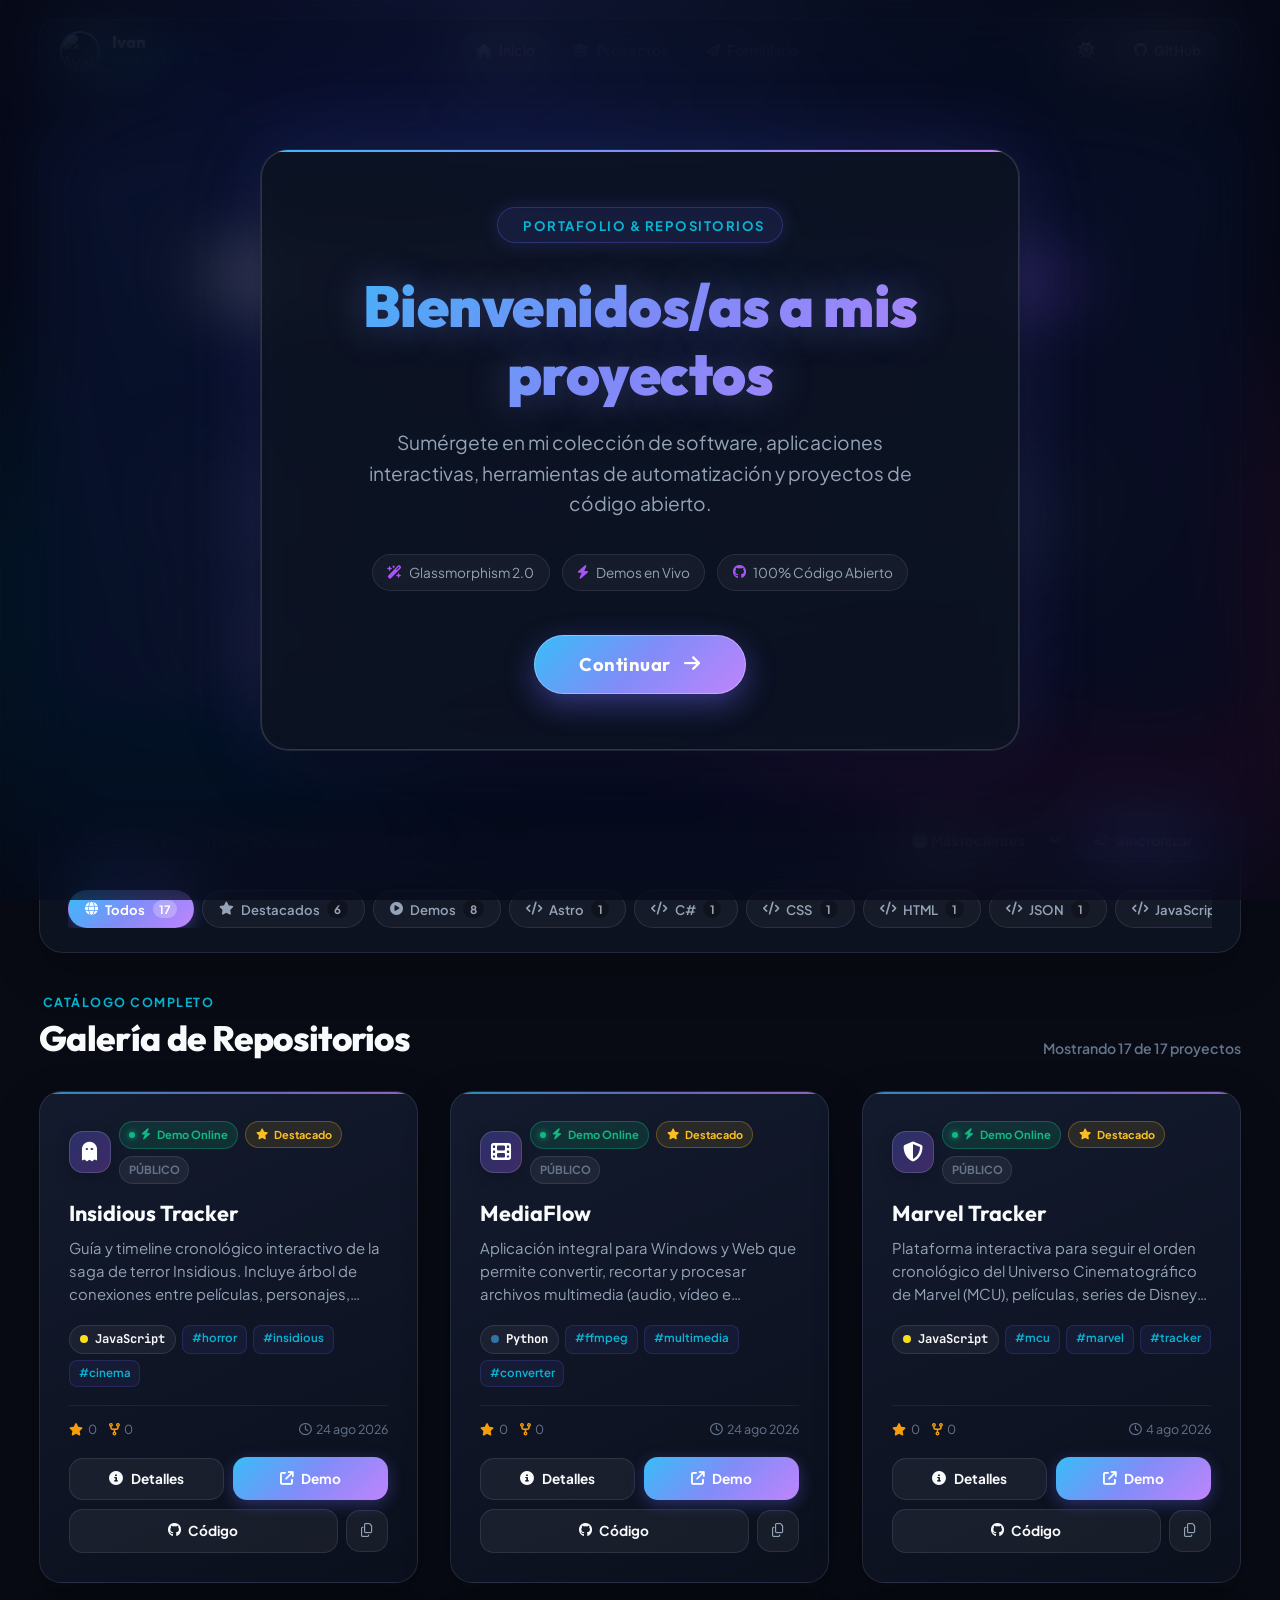
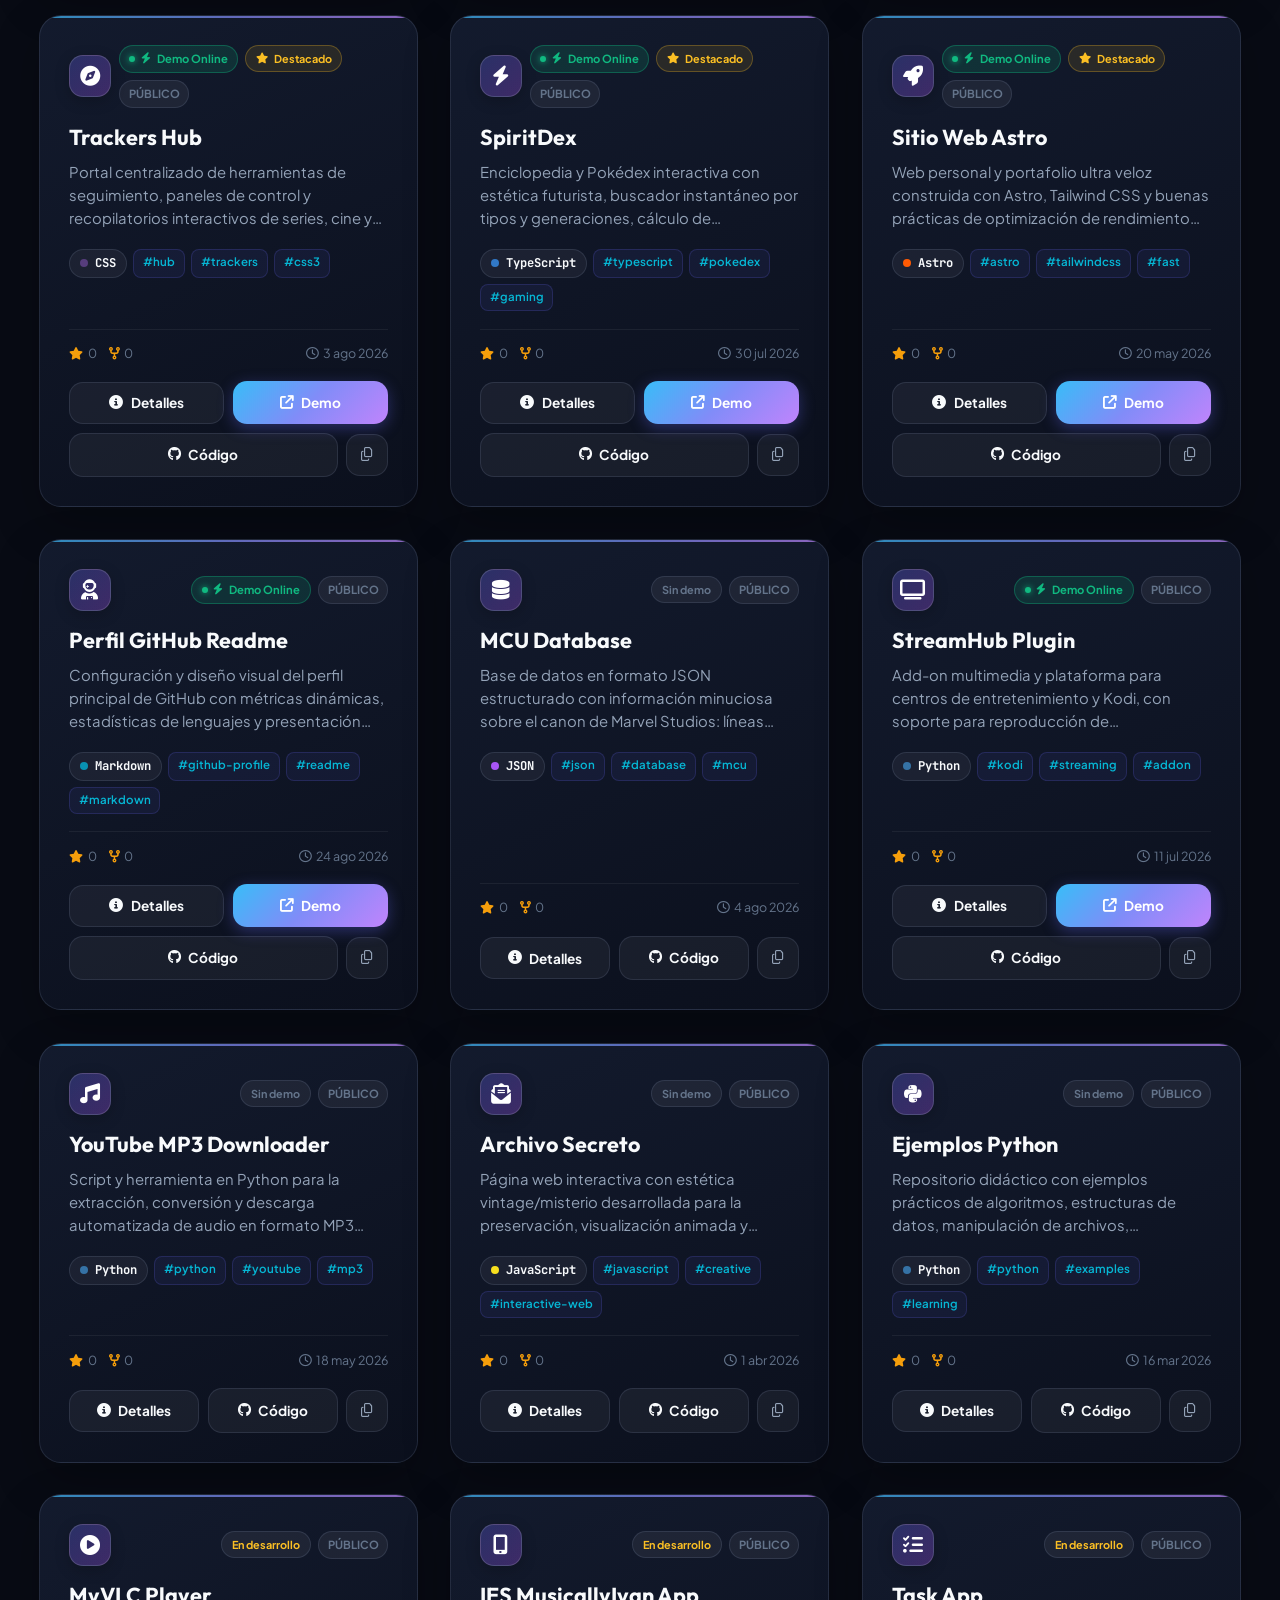
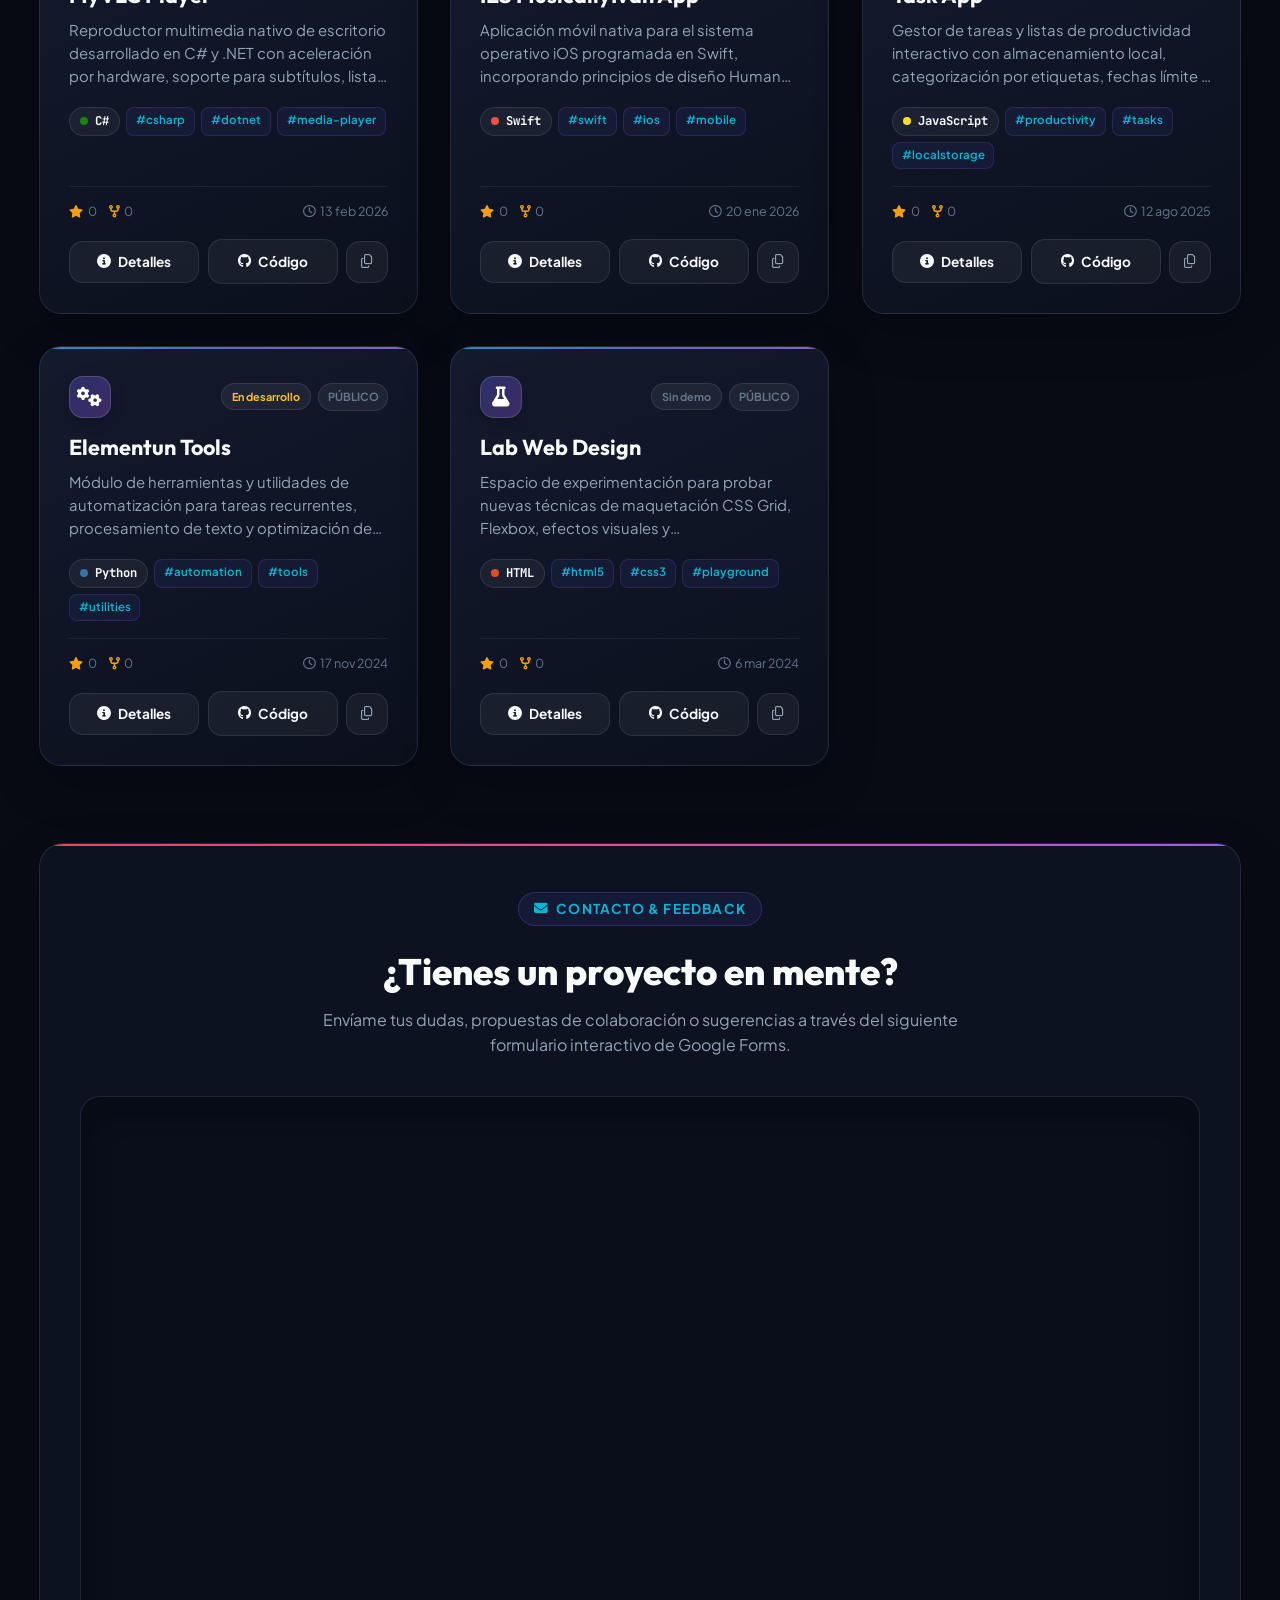
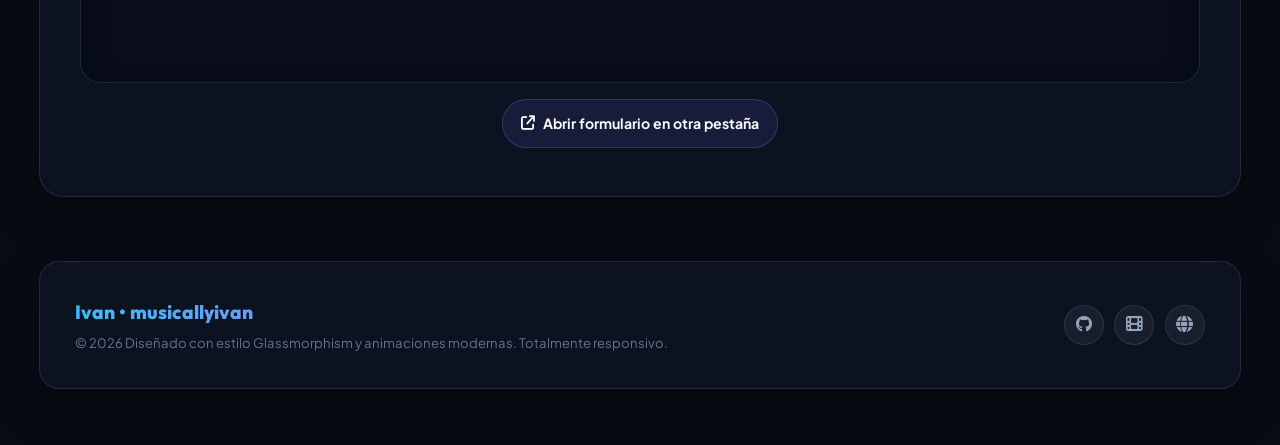
==== commit b970ed83: "Add GitHub follower statistic" ====
--- a/index.html
+++ b/index.html
@@ -178,6 +178,10 @@
           <div class="stat-card">
             <div id="stat-total-stars" class="stat-number">0</div>
             <div class="stat-label">Estrellas GitHub</div>
+          </div>
+          <div class="stat-card">
+            <div id="stat-total-followers" class="stat-number">0</div>
+            <div class="stat-label">Seguidores</div>
           </div>
         </div>
       </div>
@@ -217,6 +221,7 @@
           </div>
         </div>
 
+        <!-- Dynamic filters: featured projects, demos, languages and categories -->
         <!-- Language / Category Filter Chips (Responsive Scrollable Container) -->
         <div class="filter-chips-scroll-container">
           <div id="filter-chips-container" class="filter-chips-wrapper">
@@ -241,6 +246,16 @@
         <!-- Repositories rendered dynamically by app.js -->
       </div>
     </main>
+
+    <!-- PROJECT DETAIL VIEW (hash-routed, accessible standalone project page) -->
+    <section id="project-detail" class="project-detail-section" hidden aria-live="polite">
+      <div class="detail-toolbar">
+        <button id="btn-detail-back" class="btn-card-action btn-card-secondary" type="button">
+          <i class="fa-solid fa-arrow-left" aria-hidden="true"></i> Volver a proyectos
+        </button>
+      </div>
+      <div id="project-detail-content"></div>
+    </section>
 
     <!-- GOOGLE FORM EMBED & CONTACT SECTION -->
     <section id="contact" class="contact-section">
--- a/style.css
+++ b/style.css
@@ -2027,3 +2027,44 @@
 body.mobile-drawer-open {
   overflow: hidden;
 }
+
+
+/* Portfolio enhancement pack */
+.badge-featured, .badge-demo-status {
+  display: inline-flex;
+  align-items: center;
+  gap: .35rem;
+  padding: .25rem .6rem;
+  border-radius: 999px;
+  font-size: .68rem;
+  font-weight: 700;
+  border: 1px solid var(--glass-border);
+  color: var(--text-secondary);
+  background: rgba(255,255,255,.06);
+}
+.badge-featured { color: #fbbf24; border-color: rgba(251,191,36,.28); background: rgba(251,191,36,.1); }
+.badge-demo-status.status-development { color: #fbbf24; }
+.badge-demo-status.status-unavailable { color: var(--text-muted); }
+.project-detail-section { margin: 1.5rem 0 3rem; }
+.project-detail-section[hidden], .app-container [hidden] { display: none !important; }
+.detail-toolbar { margin: 0 0 1rem; }
+.project-detail-card {
+  padding: clamp(1.5rem,4vw,3rem);
+  border: 1px solid var(--glass-border);
+  border-radius: var(--radius-xl);
+  background: var(--glass-bg);
+  box-shadow: var(--glass-shadow);
+}
+.project-detail-header { max-width: 850px; margin: 0 auto 2rem; text-align: center; }
+.project-detail-header h1 { margin: 1rem 0; font-size: clamp(2rem,5vw,3.5rem); color: var(--text-primary); }
+.project-detail-header p, .detail-description p { color: var(--text-secondary); line-height: 1.7; }
+.detail-meta, .detail-actions { display:flex; flex-wrap:wrap; justify-content:center; align-items:center; gap:.7rem; margin-top:1.2rem; }
+.detail-meta > span { padding:.45rem .75rem; border-radius:999px; background:var(--glass-bg-card); color:var(--text-secondary); font-size:.82rem; }
+.detail-gallery, .detail-description { margin-top:2rem; }
+.detail-gallery h2, .detail-description h2 { color:var(--text-primary); margin-bottom:1rem; }
+.detail-gallery { display:grid; grid-template-columns:repeat(auto-fit,minmax(220px,1fr)); gap:1rem; }
+.detail-gallery h2 { grid-column:1/-1; }
+.detail-gallery img { width:100%; aspect-ratio:16/10; object-fit:cover; border-radius:var(--radius-lg); border:1px solid var(--glass-border); }
+.detail-gallery-empty { grid-column:1/-1; min-height:180px; display:grid; place-content:center; text-align:center; gap:.6rem; border:1px dashed var(--glass-border); border-radius:var(--radius-lg); color:var(--text-muted); }
+.detail-gallery-empty i { font-size:2rem; }
+.detail-description { max-width:850px; margin-inline:auto; }
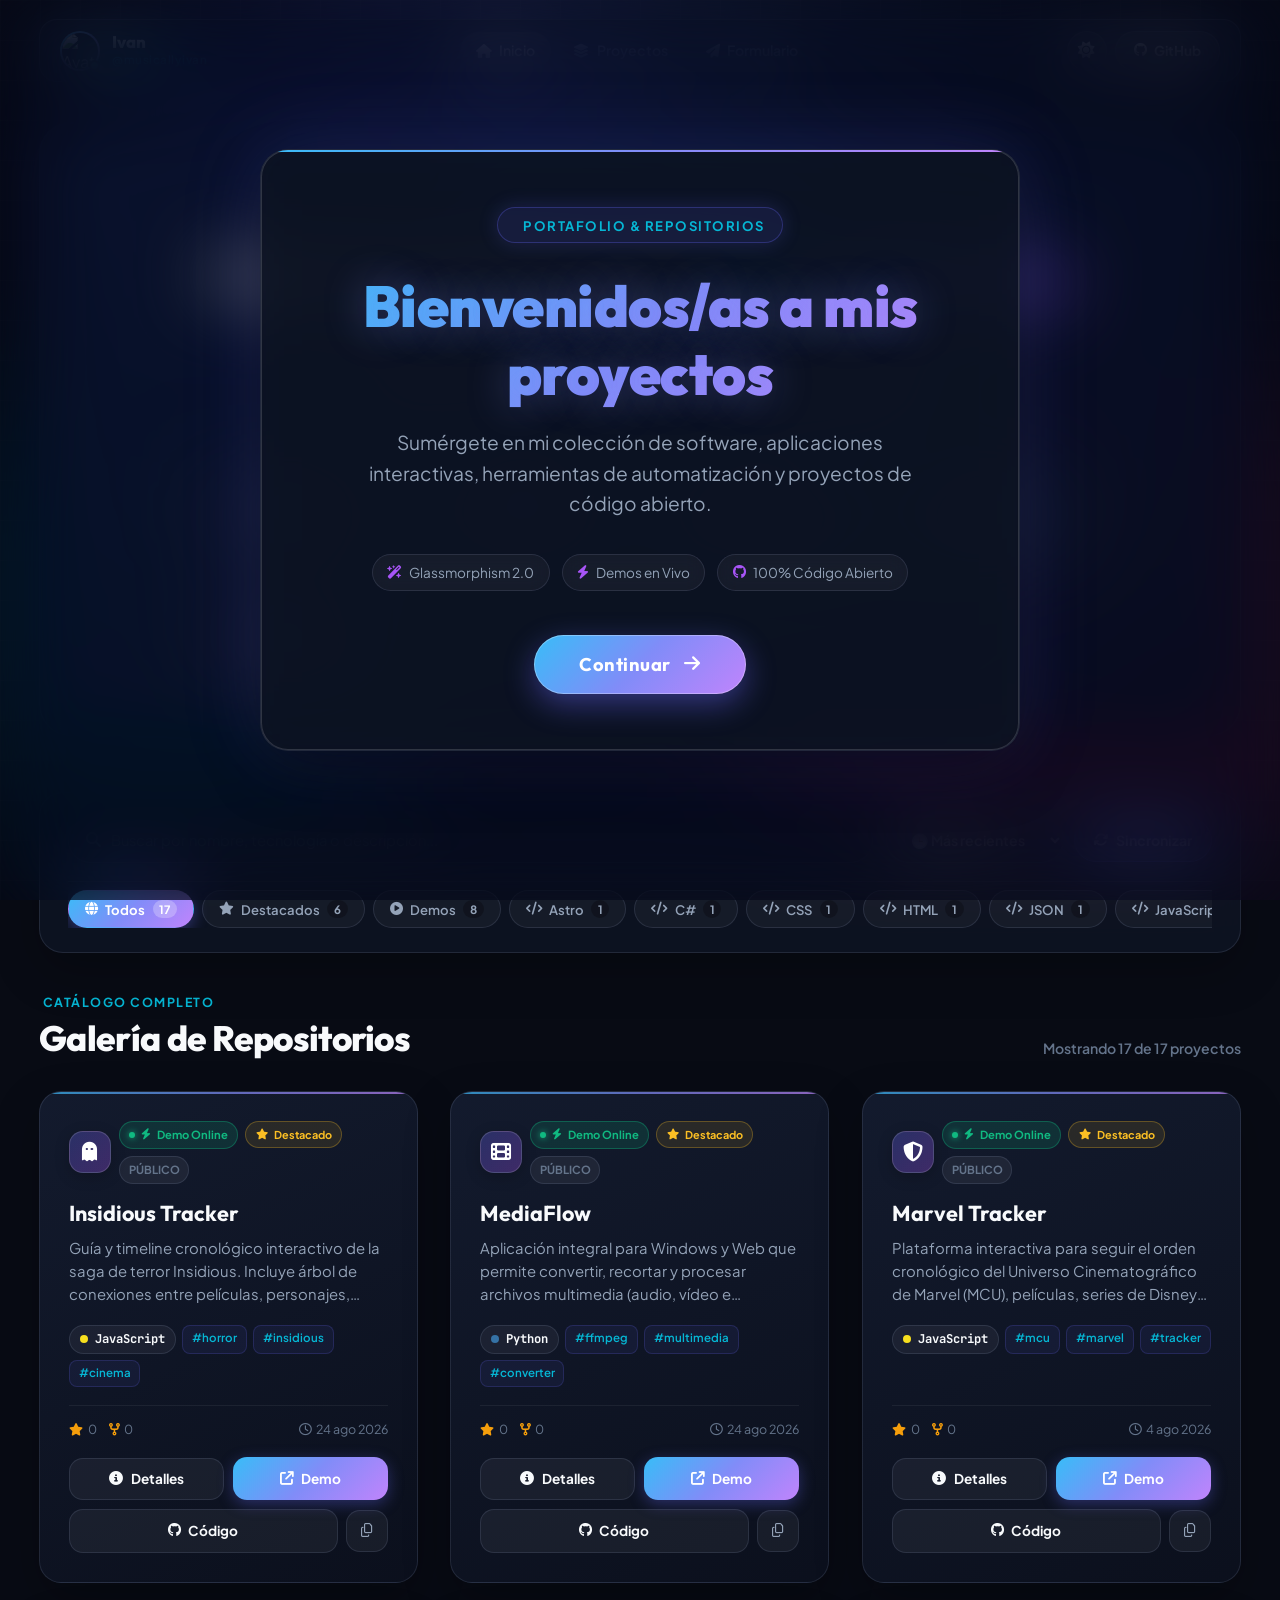
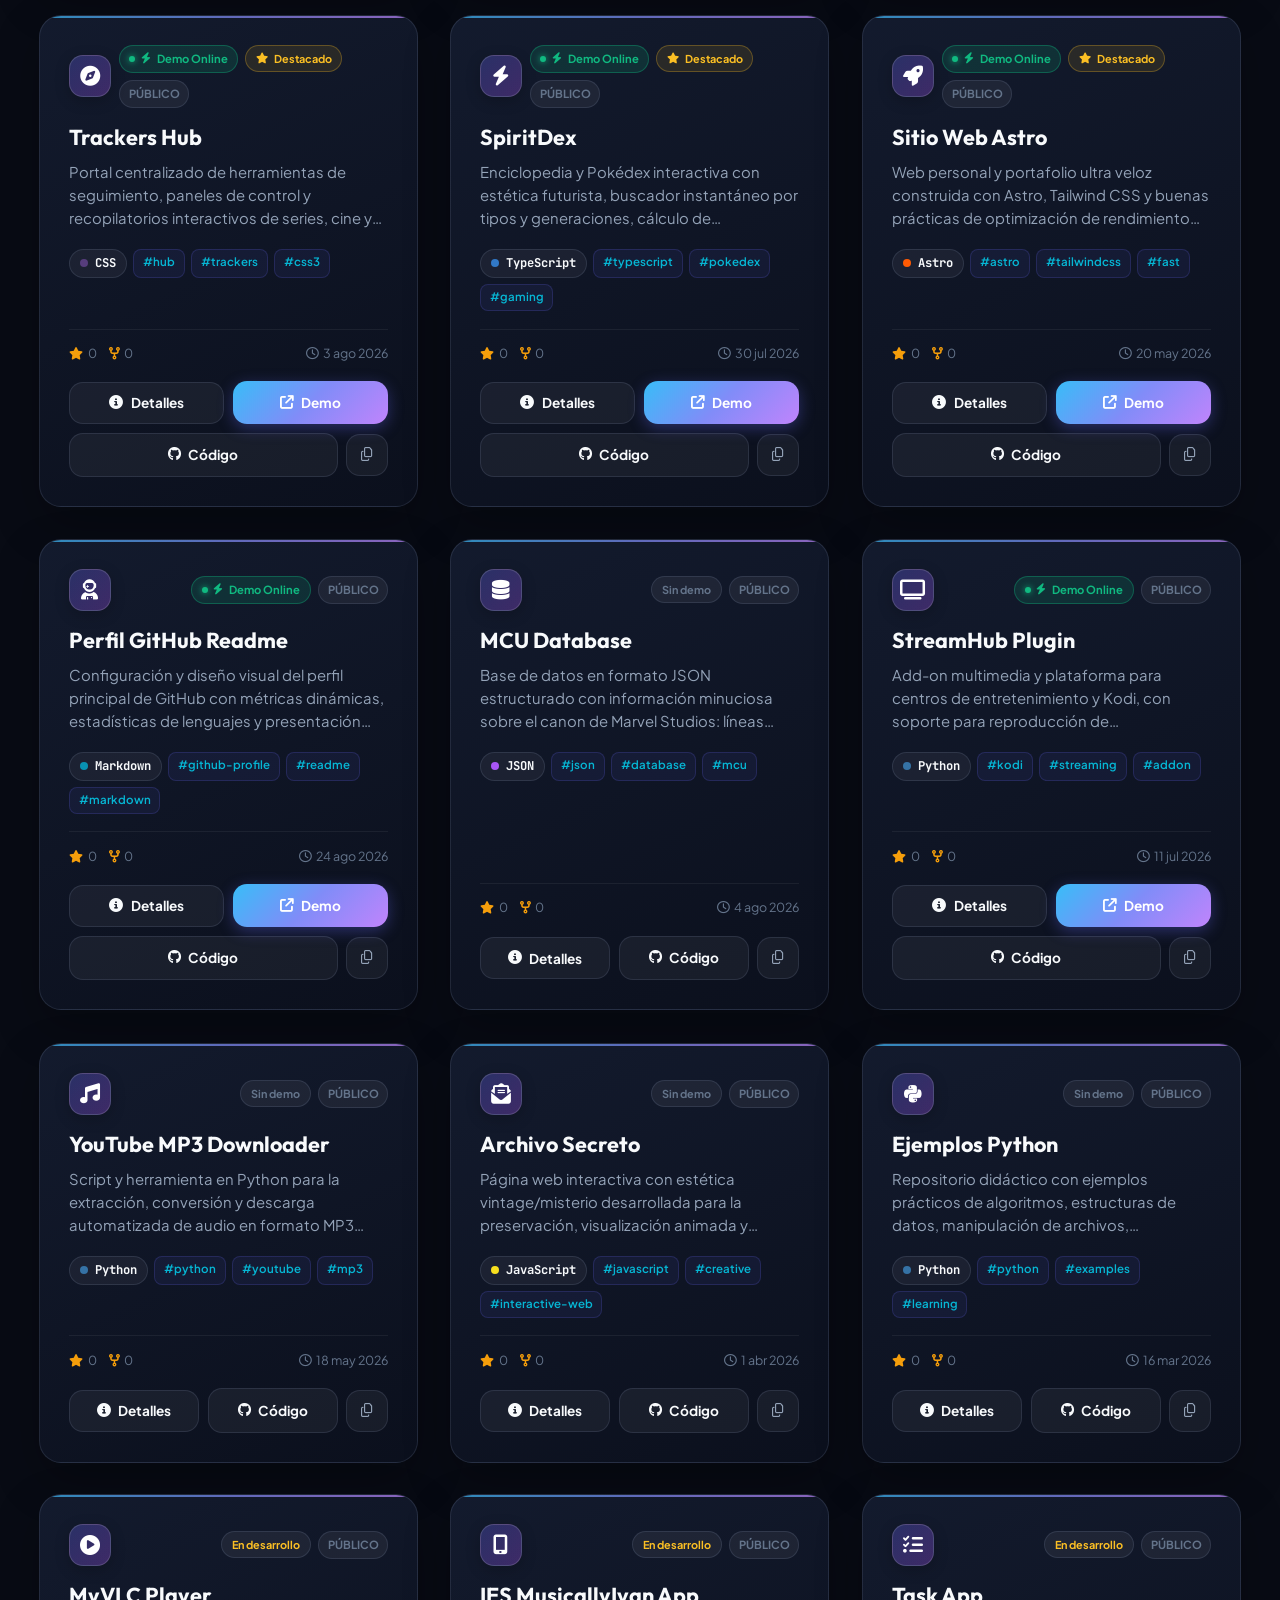
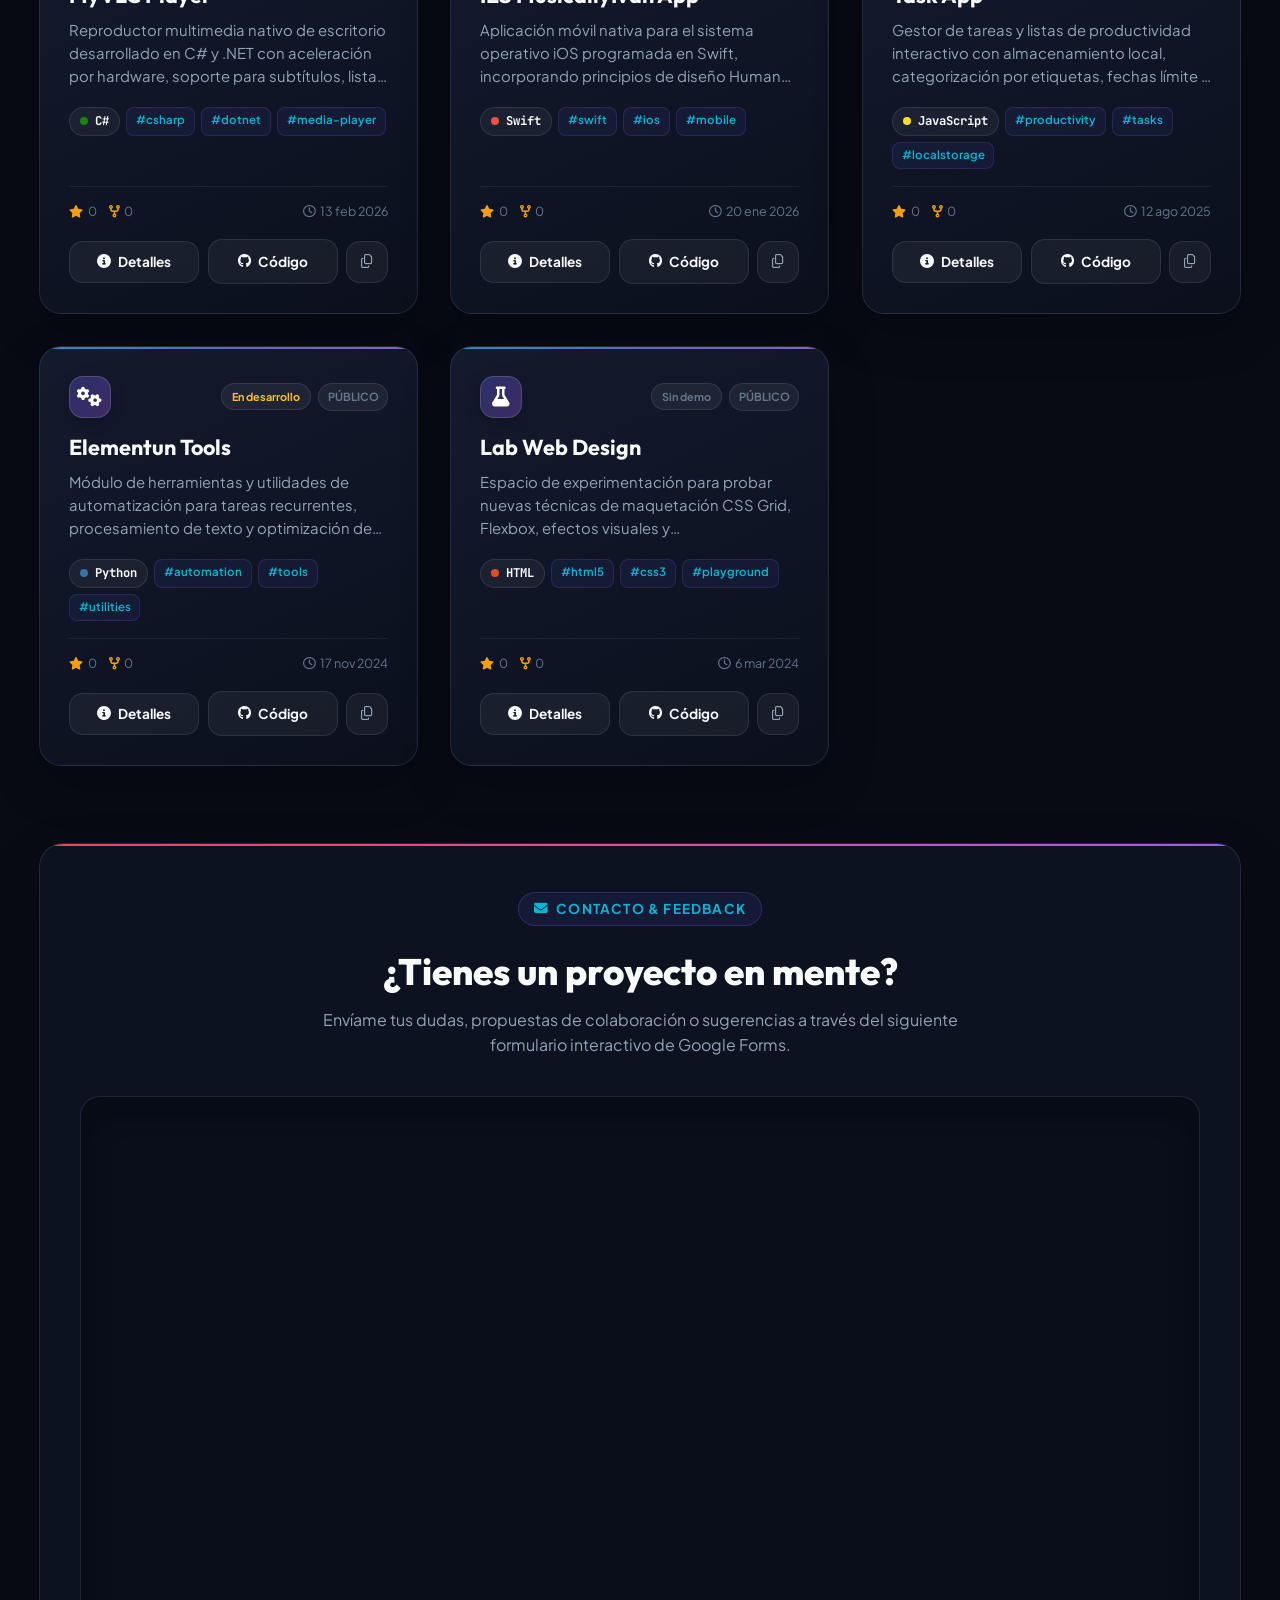
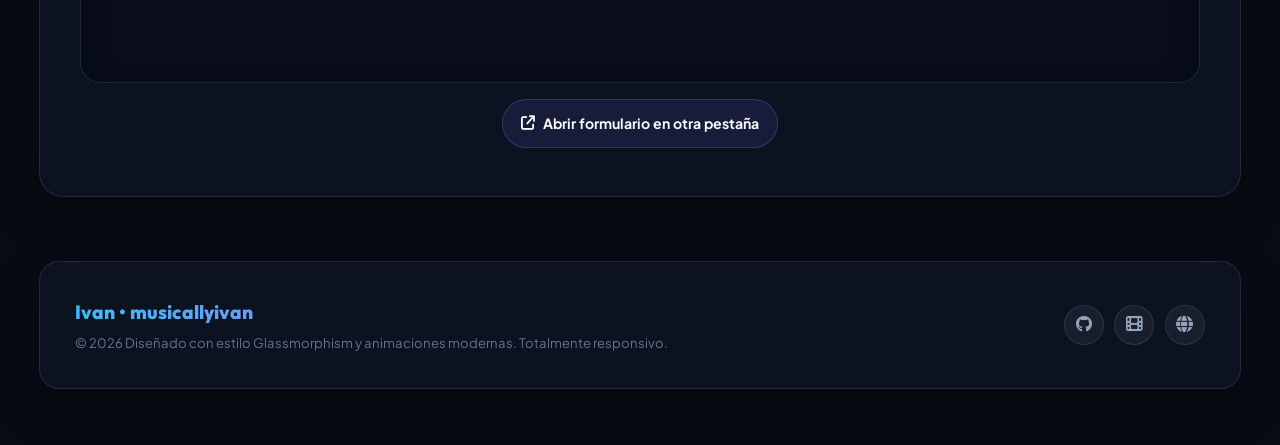
==== commit 3399402c: "Clarify configured demo statistic" ====
--- a/index.html
+++ b/index.html
@@ -173,7 +173,7 @@
           </div>
           <div class="stat-card">
             <div id="stat-total-demos" class="stat-number">0</div>
-            <div class="stat-label">Demos en Línea</div>
+            <div class="stat-label">Demos configuradas</div>
           </div>
           <div class="stat-card">
             <div id="stat-total-stars" class="stat-number">0</div>
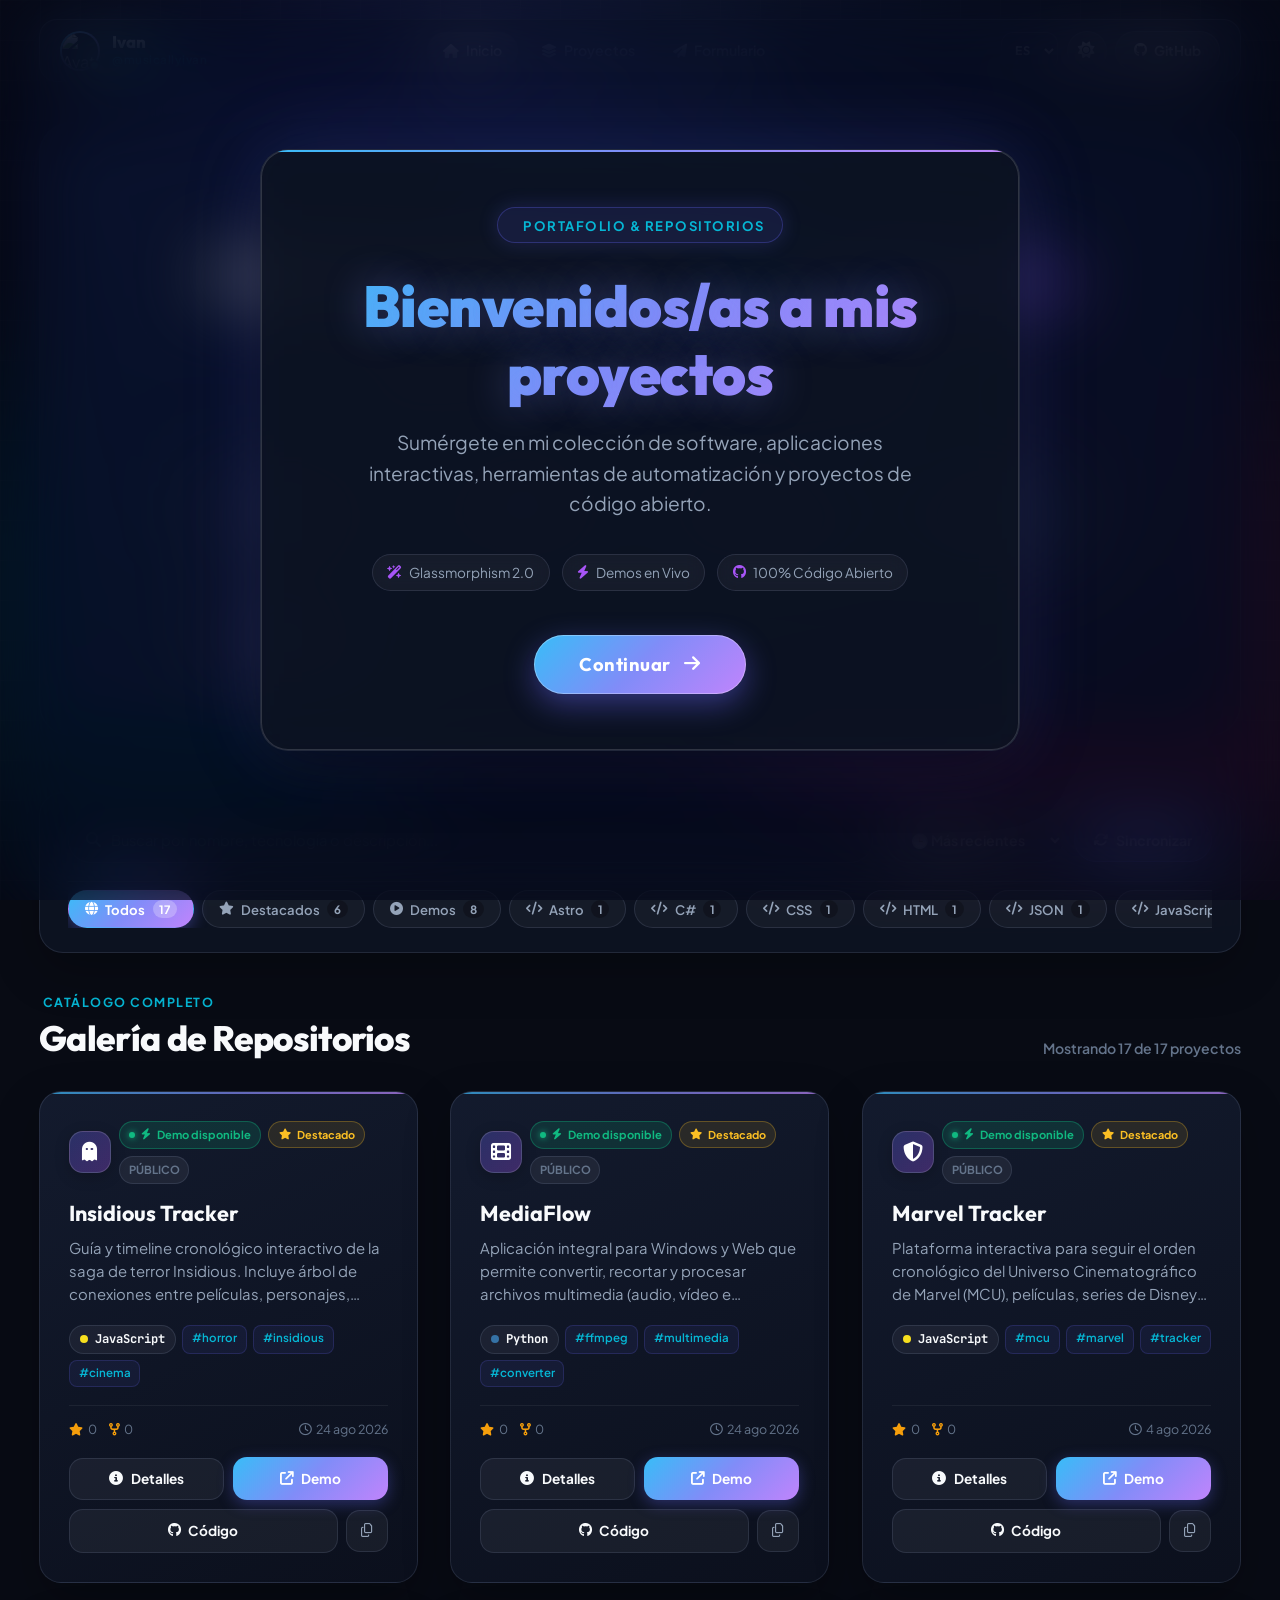
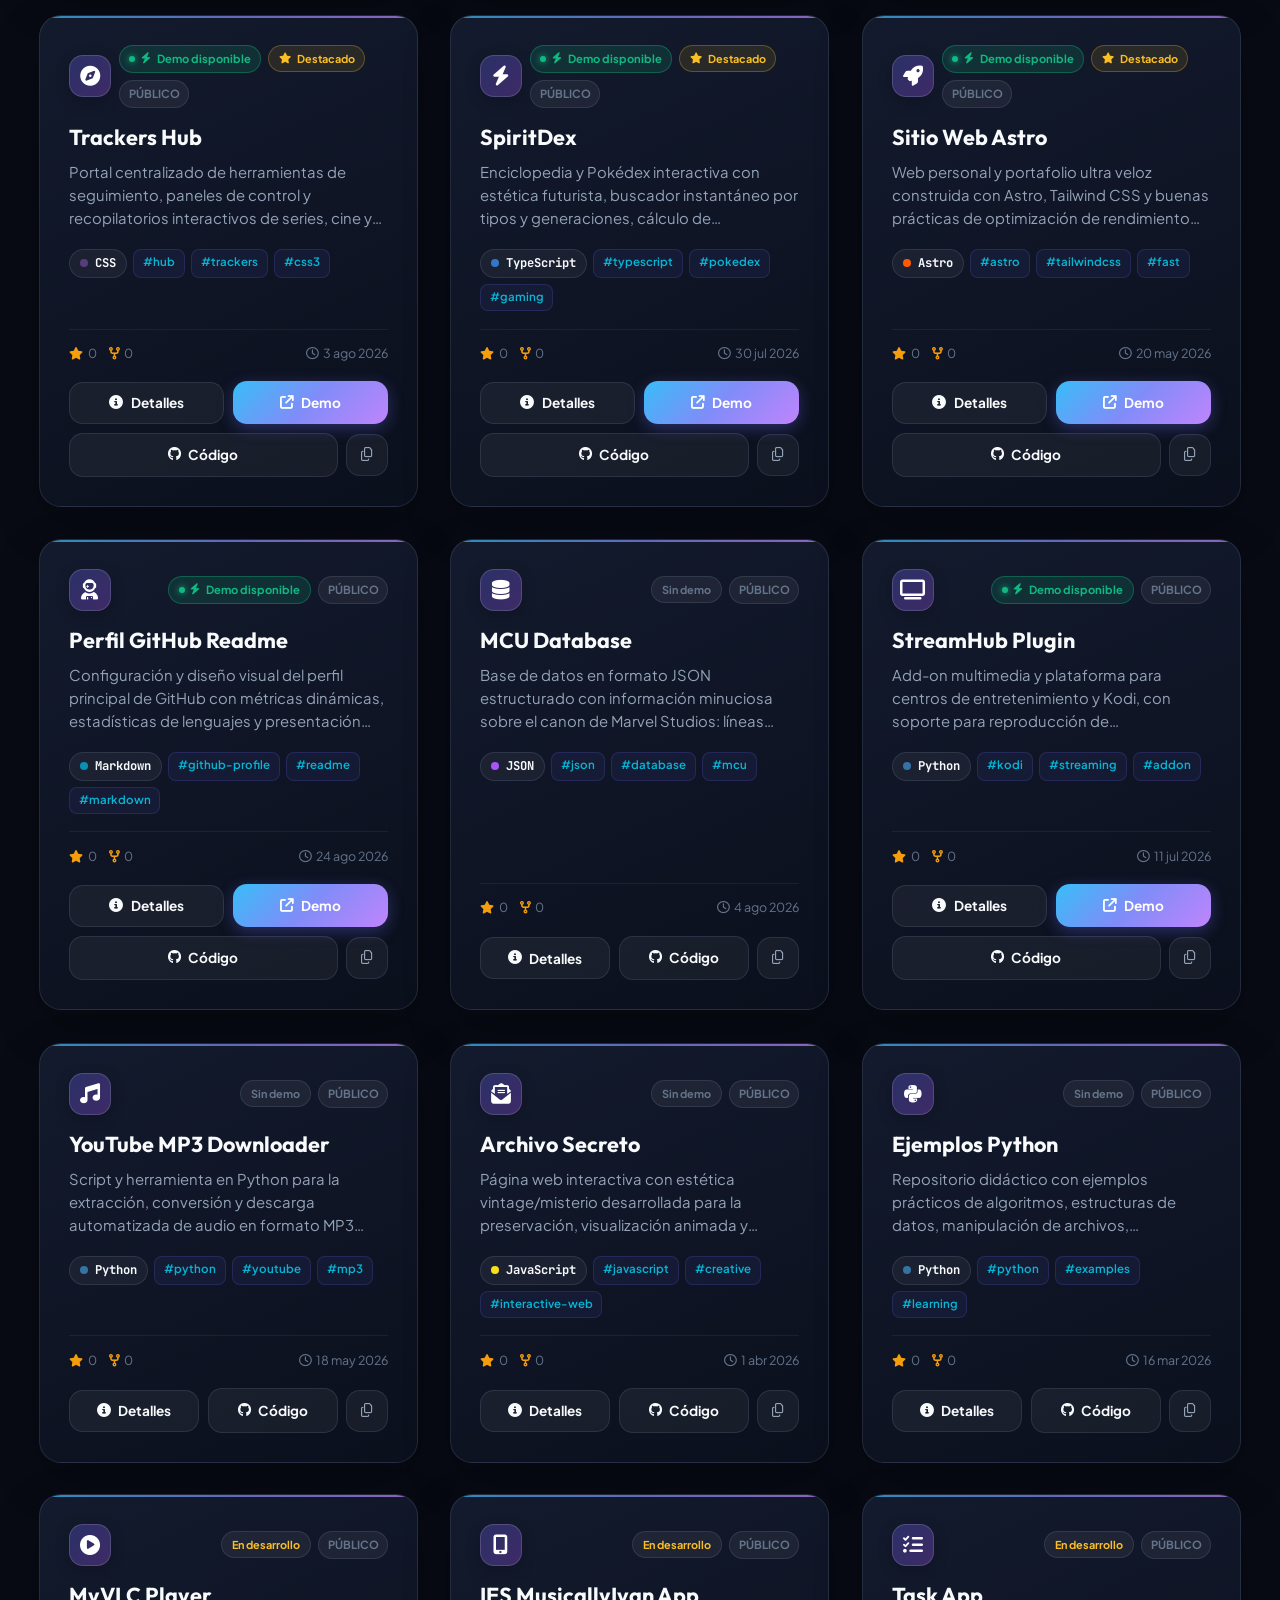
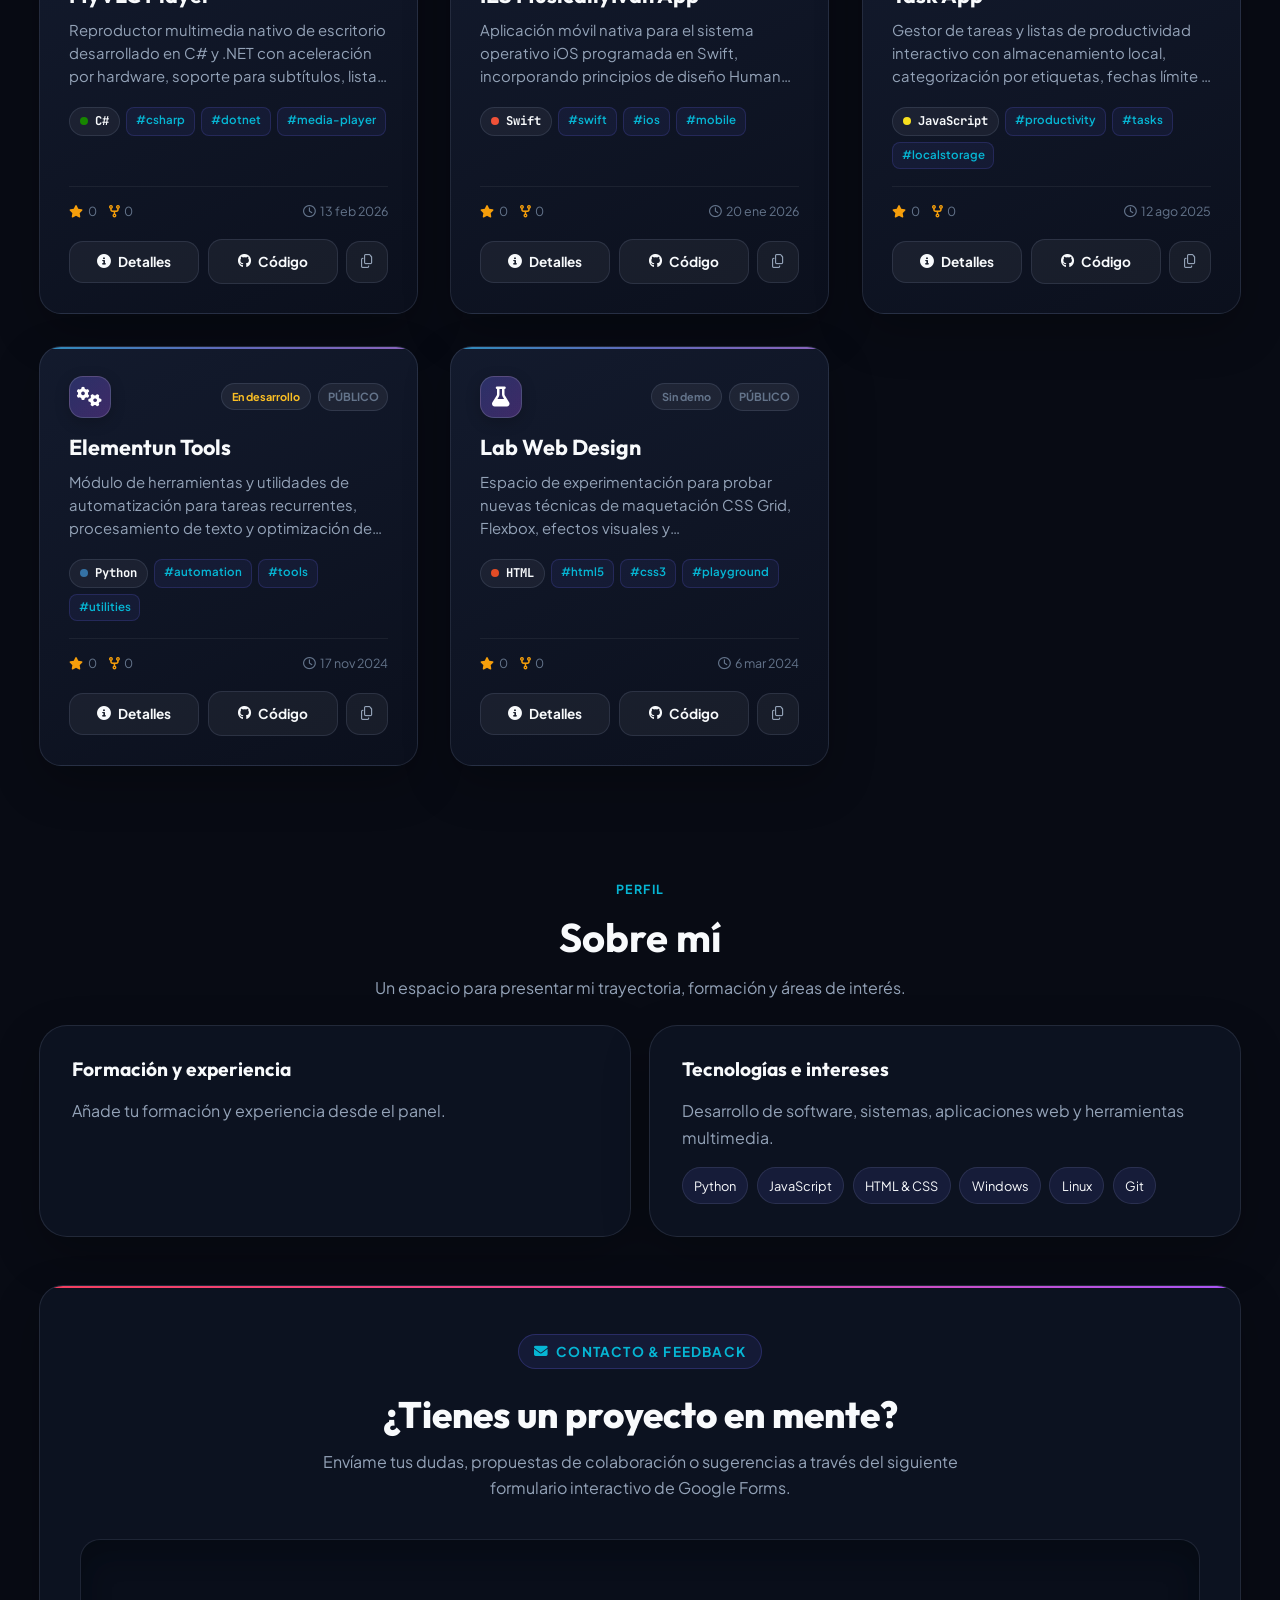
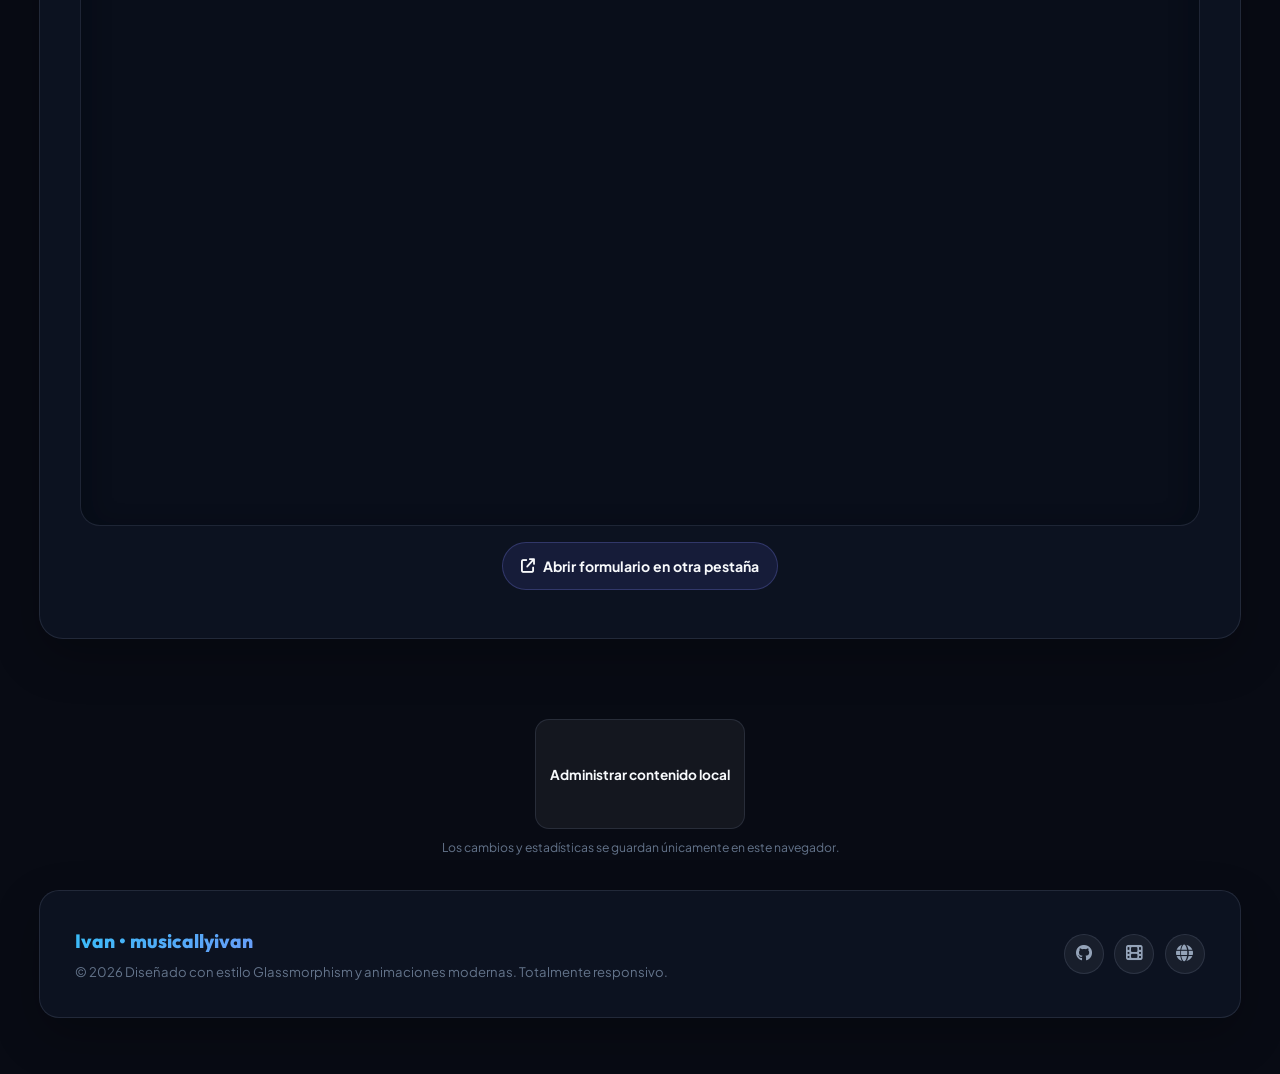
==== commit 18aca7dd: "Integrate phase two portfolio sections" ====
--- a/index.html
+++ b/index.html
@@ -7,6 +7,13 @@
   <meta name="description" content="Portafolio interactivo con estilo Glassmorphism de todos mis proyectos y repositorios de GitHub. Adaptado para cualquier tipo de dispositivo." />
   <meta name="theme-color" content="#060814" />
   <meta name="referrer" content="strict-origin-when-cross-origin" />
+  <meta name="robots" content="index, follow, max-image-preview:large" />
+  <link rel="canonical" href="https://musicallyivan.me/" />
+  <meta property="og:type" content="website" /><meta property="og:title" content="Ivan | Portfolio & proyectos" />
+  <meta property="og:description" content="Portfolio de Ivan: proyectos de software, aplicaciones y herramientas." />
+  <meta property="og:url" content="https://musicallyivan.me/" /><meta name="twitter:card" content="summary" />
+  <link rel="alternate" hreflang="es" href="https://musicallyivan.me/" /><link rel="alternate" hreflang="en" href="https://musicallyivan.me/?lang=en" /><link rel="alternate" hreflang="x-default" href="https://musicallyivan.me/" />
+  <link rel="sitemap" type="application/xml" href="/sitemap.xml" />
 
   <!-- Google Fonts & Font Awesome Icons -->
   <link rel="preconnect" href="https://fonts.googleapis.com" />
@@ -16,6 +23,7 @@
 
   <!-- Stylesheet -->
   <link rel="stylesheet" href="style.css" />
+  <link rel="stylesheet" href="phase2.css" />
 </head>
 <body>
 
@@ -102,6 +110,7 @@
 
         <!-- Nav Actions (Theme Toggle, GitHub & Mobile Menu Toggle) -->
         <div class="nav-actions">
+          <label class="sr-only" for="language-switcher">Language</label><select id="language-switcher" class="language-switcher" aria-label="Language"><option value="es">ES</option><option value="en">EN</option></select>
           <button id="theme-toggle-btn" class="btn-icon-glass" title="Alternar Modo Claro / Oscuro" aria-label="Cambiar tema">
             <i id="theme-icon" class="fa-solid fa-sun"></i>
           </button>
@@ -139,6 +148,7 @@
         </ul>
 
         <div class="mobile-drawer-footer">
+          <label class="sr-only" for="mobile-language-switcher">Language</label><select id="mobile-language-switcher" class="language-switcher" aria-label="Language"><option value="es">Español</option><option value="en">English</option></select>
           <a href="https://github.com/musicallyivan" target="_blank" rel="noopener noreferrer" class="btn-card-action btn-card-primary mobile-github-link">
             <i class="fa-brands fa-github"></i> <span>Ver en GitHub</span>
           </a>
@@ -257,6 +267,13 @@
       <div id="project-detail-content"></div>
     </section>
 
+    <section id="about" class="phase-section">
+      <div class="phase-section-heading"><span class="section-badge" data-i18n="aboutEyebrow">PERFIL</span><h2 data-i18n="aboutTitle">Sobre mí</h2><p data-i18n="aboutIntro">Un espacio para presentar mi trayectoria, formación y áreas de interés.</p></div>
+      <div class="phase-grid">
+        <article class="phase-card"><h3 data-i18n="journeyTitle">Formación y experiencia</h3><div id="experience-timeline" class="experience-timeline"></div></article>
+        <article class="phase-card"><h3 data-i18n="skillsTitle">Tecnologías e intereses</h3><p data-i18n="skillsIntro">Desarrollo de software, sistemas, aplicaciones web y herramientas multimedia.</p><div class="skill-cloud"><span>Python</span><span>JavaScript</span><span>HTML & CSS</span><span>Windows</span><span>Linux</span><span>Git</span></div></article>
+      </div>
+    </section>
     <!-- GOOGLE FORM EMBED & CONTACT SECTION -->
     <section id="contact" class="contact-section">
       <div class="contact-glass-card">
@@ -288,6 +305,16 @@
       </div>
     </section>
 
+    <section class="phase-admin-entry"><button id="open-admin-dashboard" class="btn-card-action btn-card-secondary" type="button" data-i18n="adminOpen">Administrar contenido local</button><p data-i18n="adminDisclaimer">Los cambios y estadísticas se guardan únicamente en este navegador.</p></section>
+    <dialog id="admin-dashboard" class="admin-dialog" aria-labelledby="admin-title">
+      <header class="admin-dialog-header"><h2 id="admin-title" data-i18n="adminTitle">Panel de administración</h2><button id="close-admin-dashboard" class="btn-icon-glass" type="button" aria-label="Cerrar"><i class="fa-solid fa-xmark"></i></button></header>
+      <nav class="admin-tabs" role="tablist"><button class="admin-tab active" data-admin-tab="profile" type="button" data-i18n="tabProfile">Perfil</button><button class="admin-tab" data-admin-tab="timeline" type="button" data-i18n="tabTimeline">Experiencia</button><button class="admin-tab" data-admin-tab="analytics" type="button" data-i18n="tabAnalytics">Analíticas</button><button class="admin-tab" data-admin-tab="data" type="button" data-i18n="tabData">Datos</button></nav>
+      <section class="admin-panel" data-admin-panel="profile"><label for="admin-headline" data-i18n="headlineLabel">Titular profesional</label><input id="admin-headline" maxlength="120"><label for="admin-bio" data-i18n="bioLabel">Presentación</label><textarea id="admin-bio" rows="4" maxlength="600"></textarea><button id="save-admin-profile" class="btn-card-action btn-card-primary" type="button" data-i18n="saveLocal">Guardar localmente</button></section>
+      <section class="admin-panel" data-admin-panel="timeline" hidden><form id="timeline-form"><label for="timeline-title" data-i18n="itemTitle">Título</label><input id="timeline-title" required maxlength="100"><label for="timeline-period" data-i18n="periodLabel">Periodo</label><input id="timeline-period" maxlength="60"><label for="timeline-description" data-i18n="descriptionLabel">Descripción</label><textarea id="timeline-description" rows="3" maxlength="400"></textarea><button class="btn-card-action btn-card-primary" type="submit" data-i18n="addItem">Añadir elemento</button></form><div id="admin-timeline-list"></div></section>
+      <section class="admin-panel" data-admin-panel="analytics" hidden><p data-i18n="analyticsDisclaimer">Métricas locales de este navegador; no representan el tráfico global.</p><div class="analytics-cards"><div class="analytics-card"><strong id="local-pageviews">0</strong><span data-i18n="localViews">Aperturas locales</span></div><div class="analytics-card"><strong id="local-days">0</strong><span data-i18n="localDays">Días activos</span></div></div><button id="reset-local-analytics" class="btn-card-action btn-card-secondary" type="button" data-i18n="resetAnalytics">Restablecer métricas</button></section>
+      <section class="admin-panel" data-admin-panel="data" hidden><p data-i18n="dataDescription">Exporta o importa una copia de los datos locales.</p><button id="export-admin-data" class="btn-card-action btn-card-primary" type="button" data-i18n="exportData">Exportar JSON</button><label for="import-admin-data" class="btn-card-action btn-card-secondary import-label" data-i18n="importData">Importar JSON</label><input id="import-admin-data" type="file" accept="application/json" hidden></section>
+      <p class="admin-security-note" data-i18n="adminSecurity">Este panel no tiene autenticación ni publica cambios en GitHub. No guardes secretos aquí.</p>
+    </dialog>
     <!-- FOOTER -->
     <footer class="footer">
       <div class="footer-glass">
@@ -322,5 +349,6 @@
 
   <!-- Application Script -->
   <script src="app.js"></script>
+  <script src="phase2.js"></script>
 </body>
 </html>
--- a/style.css
+++ b/style.css
@@ -2068,3 +2068,71 @@
 .detail-gallery-empty { grid-column:1/-1; min-height:180px; display:grid; place-content:center; text-align:center; gap:.6rem; border:1px dashed var(--glass-border); border-radius:var(--radius-lg); color:var(--text-muted); }
 .detail-gallery-empty i { font-size:2rem; }
 .detail-description { max-width:850px; margin-inline:auto; }
+
+/* Mobile toolbar refinements */
+@media (max-width: 480px) {
+  .controls-glass {
+    gap: 0.85rem;
+  }
+
+  .search-and-sync-row {
+    gap: 0.7rem;
+  }
+
+  /* The desktop flex-basis was reserving 260px of vertical space on phones. */
+  .search-box-wrapper {
+    flex: 0 1 auto;
+    width: 100%;
+    min-width: 0;
+  }
+
+  .search-input {
+    display: block;
+    width: 100%;
+    min-height: 48px;
+  }
+
+  .search-box-wrapper i.search-icon {
+    top: 50%;
+    left: 1rem;
+  }
+
+  .controls-aux {
+    width: 100%;
+    display: flex;
+    align-items: stretch;
+    gap: 0.55rem;
+  }
+
+  .custom-select {
+    min-width: 0;
+    flex: 1 1 0;
+    padding-inline: 0.8rem;
+  }
+
+  .btn-sync-github {
+    flex: 0 0 auto;
+    padding-inline: 0.85rem;
+  }
+
+  .filter-chips-scroll-container {
+    width: 100%;
+    max-width: 100%;
+    overflow-x: auto;
+    overscroll-behavior-x: contain;
+    scroll-snap-type: x proximity;
+    padding-bottom: 0.25rem;
+  }
+
+  .filter-chip {
+    flex: 0 0 auto;
+    scroll-snap-align: start;
+  }
+
+  .btn-floating-top {
+    width: 38px;
+    height: 38px;
+    right: max(0.75rem, var(--sar));
+    bottom: calc(0.75rem + var(--sab));
+  }
+}
--- a/phase2.css
+++ b/phase2.css
@@ -0,0 +1,2 @@
+/* Portfolio phase two */
+.sr-only{position:absolute;width:1px;height:1px;padding:0;margin:-1px;overflow:hidden;clip:rect(0,0,0,0);white-space:nowrap;border:0}.language-switcher{min-height:38px;padding:.35rem .55rem;border:1px solid var(--glass-border);border-radius:12px;background:var(--glass-bg);color:var(--text-primary);font:600 .78rem 'Outfit',sans-serif}.phase-section{margin:2rem 0 3rem}.phase-section-heading{text-align:center;max-width:720px;margin:0 auto 1.5rem}.phase-section-heading h2{font-size:clamp(1.8rem,4vw,2.5rem);margin:.8rem 0;color:var(--text-primary)}.phase-section-heading p,.phase-card p{color:var(--text-secondary);line-height:1.7}.phase-grid{display:grid;grid-template-columns:repeat(2,minmax(0,1fr));gap:1.1rem}.phase-card{padding:clamp(1.2rem,3vw,2rem);border:1px solid var(--glass-border);border-radius:var(--radius-xl);background:var(--glass-bg);box-shadow:var(--glass-shadow)}.phase-card h3{margin:0 0 1rem;color:var(--text-primary);font-size:1.2rem}.phase-muted{color:var(--text-muted);line-height:1.6}.skill-cloud{display:flex;flex-wrap:wrap;gap:.55rem;margin-top:1rem}.skill-cloud span{padding:.45rem .7rem;border-radius:999px;background:rgba(99,102,241,.12);border:1px solid var(--glass-border);font-size:.8rem;color:var(--text-primary)}.timeline-item{position:relative;padding:0 0 1.2rem 1.2rem;margin-left:.3rem;border-left:2px solid rgba(99,102,241,.35)}.timeline-item:before{content:'';position:absolute;left:-6px;top:.25rem;width:10px;height:10px;border-radius:50%;background:var(--accent-cyan)}.timeline-item h4{margin:0;color:var(--text-primary)}.timeline-period{display:block;margin:.25rem 0;color:var(--accent-cyan);font-size:.8rem;font-weight:700}.timeline-item p{margin:.3rem 0 0;color:var(--text-secondary);font-size:.9rem}.phase-admin-entry{display:flex;flex-direction:column;align-items:center;gap:.55rem;margin:1rem 0 2rem}.phase-admin-entry p{font-size:.76rem;color:var(--text-muted);text-align:center}.admin-dialog{width:min(760px,calc(100% - 1.5rem));max-height:88dvh;padding:clamp(1rem,3vw,1.7rem);border:1px solid var(--glass-border);border-radius:22px;background:var(--bg-main);color:var(--text-primary);box-shadow:0 25px 90px rgba(0,0,0,.55)}.admin-dialog::backdrop{background:rgba(2,6,18,.76);backdrop-filter:blur(7px)}.admin-dialog-header{display:flex;align-items:center;justify-content:space-between;gap:1rem}.admin-dialog-header h2{margin:.45rem 0 1rem;font-size:1.5rem}.admin-tabs{display:flex;gap:.45rem;overflow-x:auto;padding:.3rem 0 1rem}.admin-tab{padding:.6rem .8rem;border:1px solid var(--glass-border);border-radius:10px;background:var(--glass-bg);color:var(--text-secondary);white-space:nowrap;cursor:pointer}.admin-tab.active{background:rgba(99,102,241,.2);color:var(--text-primary);border-color:var(--accent-indigo)}.admin-panel{display:grid;gap:.7rem;padding:.8rem 0}.admin-panel[hidden]{display:none}.admin-panel label{font-size:.85rem;font-weight:700;color:var(--text-secondary)}.admin-panel input,.admin-panel textarea{width:100%;padding:.8rem;border:1px solid var(--glass-border);border-radius:10px;background:var(--glass-bg);color:var(--text-primary);font:inherit}.analytics-cards{display:grid;grid-template-columns:repeat(2,minmax(0,1fr));gap:.8rem}.analytics-card{display:flex;flex-direction:column;gap:.4rem;padding:1rem;border:1px solid var(--glass-border);border-radius:14px;background:var(--glass-bg)}.analytics-card strong{font-size:1.8rem;color:var(--accent-cyan)}.analytics-card span{font-size:.8rem;color:var(--text-secondary)}.admin-timeline-row{display:flex;justify-content:space-between;gap:.8rem;padding:.7rem;border:1px solid var(--glass-border);border-radius:10px;font-size:.85rem}.admin-timeline-row button{border:0;background:transparent;color:#f87171;cursor:pointer}.admin-security-note{padding:.8rem;border-radius:10px;background:rgba(245,158,11,.09);color:var(--text-secondary);font-size:.78rem;line-height:1.6}.import-label{cursor:pointer}@media(max-width:700px){.phase-grid{grid-template-columns:1fr}.language-switcher{max-width:80px}.admin-dialog{padding:1rem}.analytics-cards{grid-template-columns:1fr}}
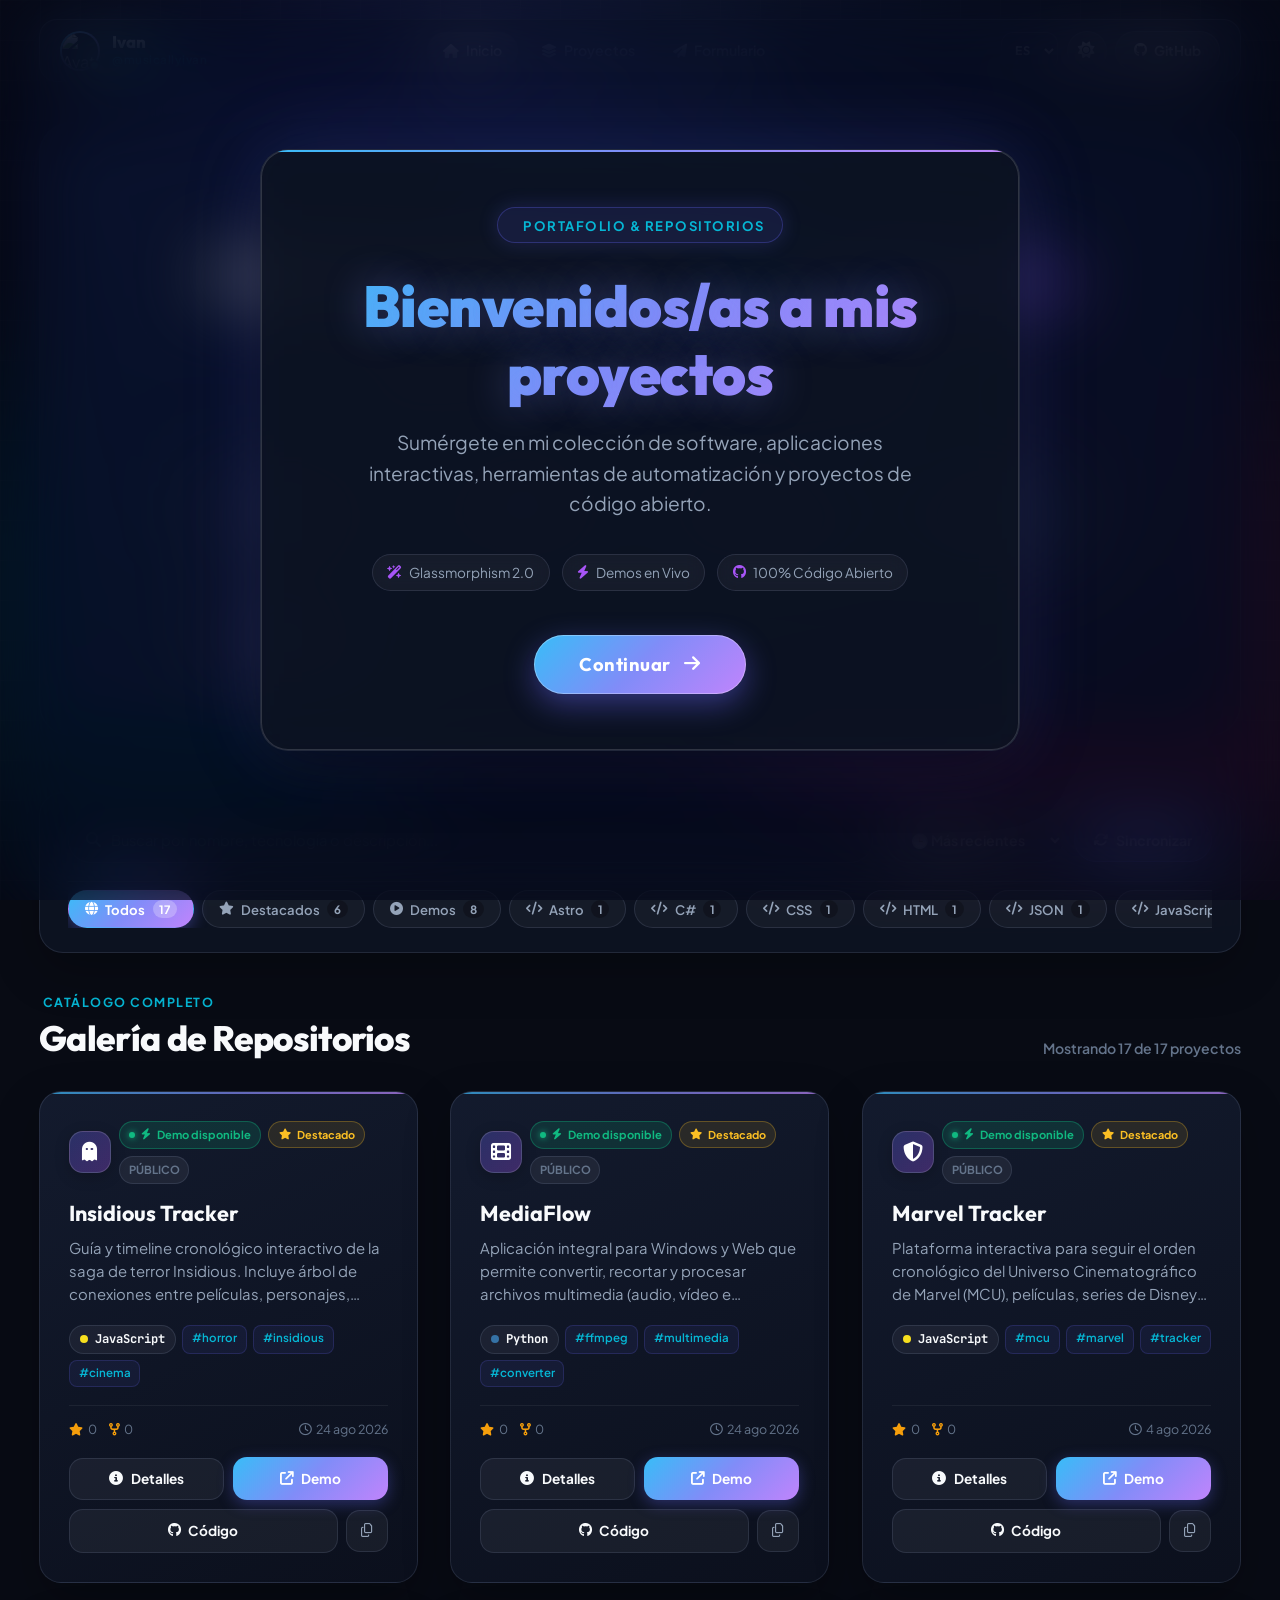
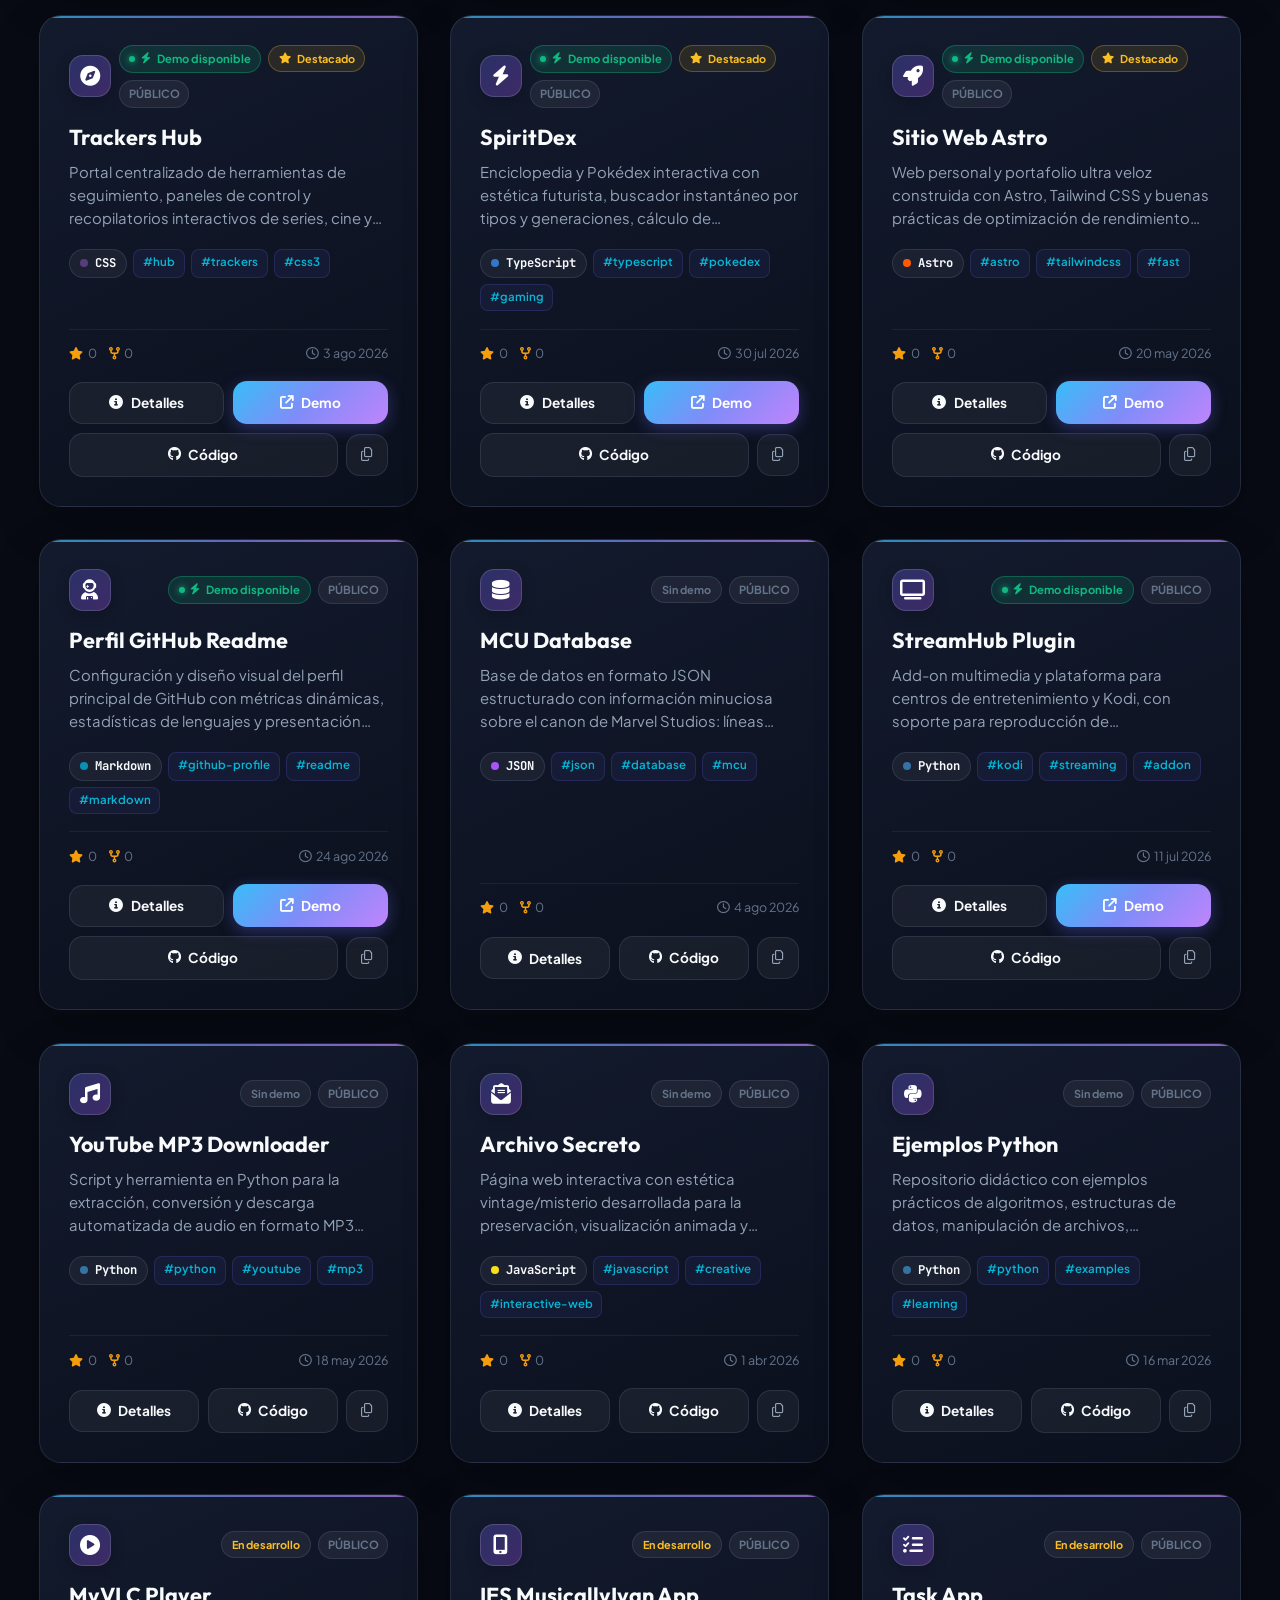
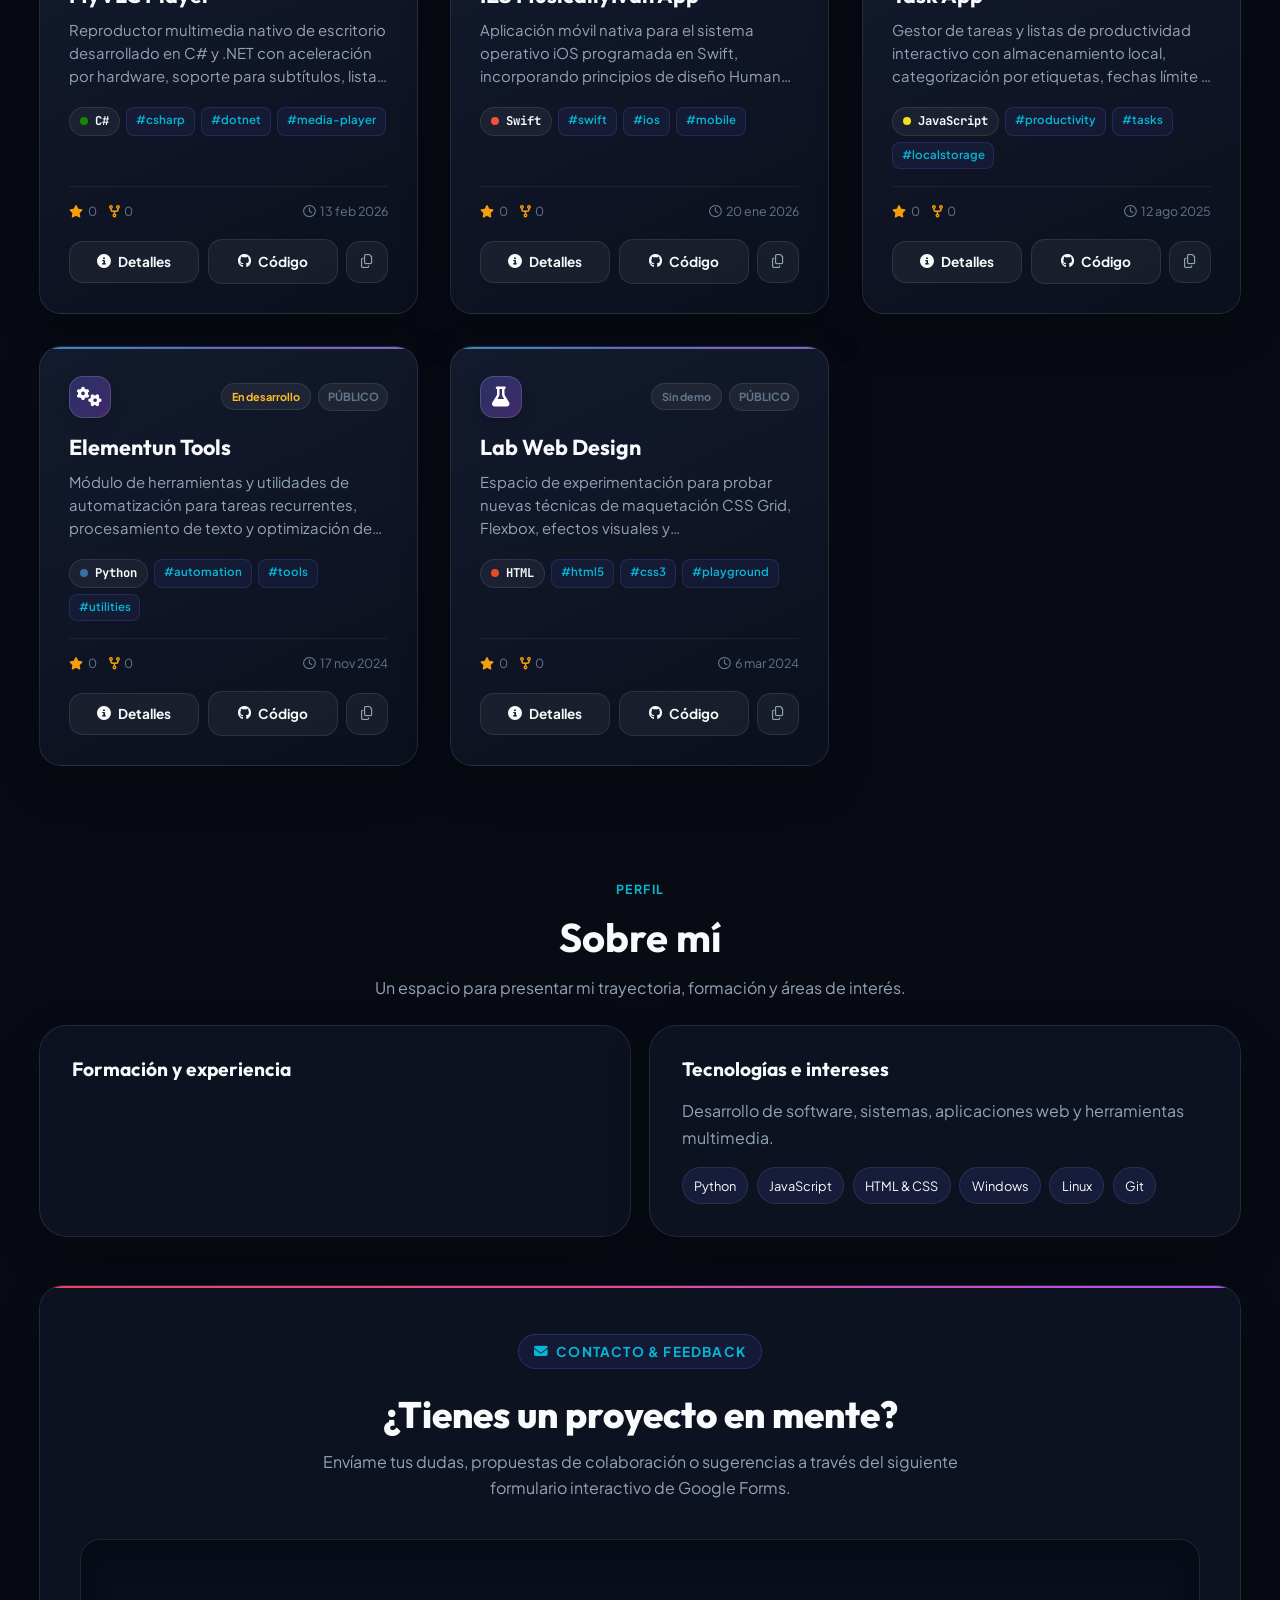
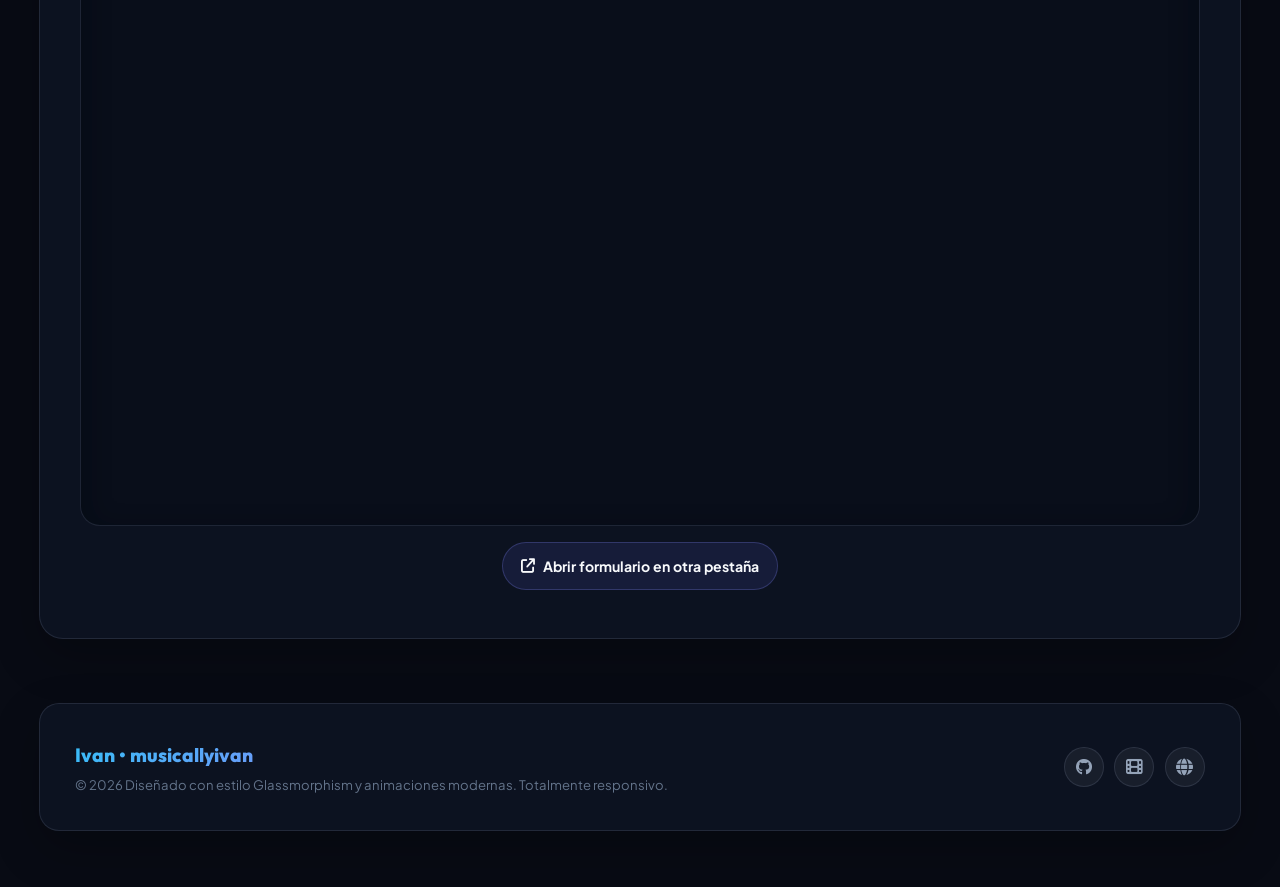
==== commit 06c33b3e: "Remove legacy public admin dialog" ====
--- a/index.html
+++ b/index.html
@@ -305,16 +305,6 @@
       </div>
     </section>
 
-    <section class="phase-admin-entry"><button id="open-admin-dashboard" class="btn-card-action btn-card-secondary" type="button" data-i18n="adminOpen">Administrar contenido local</button><p data-i18n="adminDisclaimer">Los cambios y estadísticas se guardan únicamente en este navegador.</p></section>
-    <dialog id="admin-dashboard" class="admin-dialog" aria-labelledby="admin-title">
-      <header class="admin-dialog-header"><h2 id="admin-title" data-i18n="adminTitle">Panel de administración</h2><button id="close-admin-dashboard" class="btn-icon-glass" type="button" aria-label="Cerrar"><i class="fa-solid fa-xmark"></i></button></header>
-      <nav class="admin-tabs" role="tablist"><button class="admin-tab active" data-admin-tab="profile" type="button" data-i18n="tabProfile">Perfil</button><button class="admin-tab" data-admin-tab="timeline" type="button" data-i18n="tabTimeline">Experiencia</button><button class="admin-tab" data-admin-tab="analytics" type="button" data-i18n="tabAnalytics">Analíticas</button><button class="admin-tab" data-admin-tab="data" type="button" data-i18n="tabData">Datos</button></nav>
-      <section class="admin-panel" data-admin-panel="profile"><label for="admin-headline" data-i18n="headlineLabel">Titular profesional</label><input id="admin-headline" maxlength="120"><label for="admin-bio" data-i18n="bioLabel">Presentación</label><textarea id="admin-bio" rows="4" maxlength="600"></textarea><button id="save-admin-profile" class="btn-card-action btn-card-primary" type="button" data-i18n="saveLocal">Guardar localmente</button></section>
-      <section class="admin-panel" data-admin-panel="timeline" hidden><form id="timeline-form"><label for="timeline-title" data-i18n="itemTitle">Título</label><input id="timeline-title" required maxlength="100"><label for="timeline-period" data-i18n="periodLabel">Periodo</label><input id="timeline-period" maxlength="60"><label for="timeline-description" data-i18n="descriptionLabel">Descripción</label><textarea id="timeline-description" rows="3" maxlength="400"></textarea><button class="btn-card-action btn-card-primary" type="submit" data-i18n="addItem">Añadir elemento</button></form><div id="admin-timeline-list"></div></section>
-      <section class="admin-panel" data-admin-panel="analytics" hidden><p data-i18n="analyticsDisclaimer">Métricas locales de este navegador; no representan el tráfico global.</p><div class="analytics-cards"><div class="analytics-card"><strong id="local-pageviews">0</strong><span data-i18n="localViews">Aperturas locales</span></div><div class="analytics-card"><strong id="local-days">0</strong><span data-i18n="localDays">Días activos</span></div></div><button id="reset-local-analytics" class="btn-card-action btn-card-secondary" type="button" data-i18n="resetAnalytics">Restablecer métricas</button></section>
-      <section class="admin-panel" data-admin-panel="data" hidden><p data-i18n="dataDescription">Exporta o importa una copia de los datos locales.</p><button id="export-admin-data" class="btn-card-action btn-card-primary" type="button" data-i18n="exportData">Exportar JSON</button><label for="import-admin-data" class="btn-card-action btn-card-secondary import-label" data-i18n="importData">Importar JSON</label><input id="import-admin-data" type="file" accept="application/json" hidden></section>
-      <p class="admin-security-note" data-i18n="adminSecurity">Este panel no tiene autenticación ni publica cambios en GitHub. No guardes secretos aquí.</p>
-    </dialog>
     <!-- FOOTER -->
     <footer class="footer">
       <div class="footer-glass">
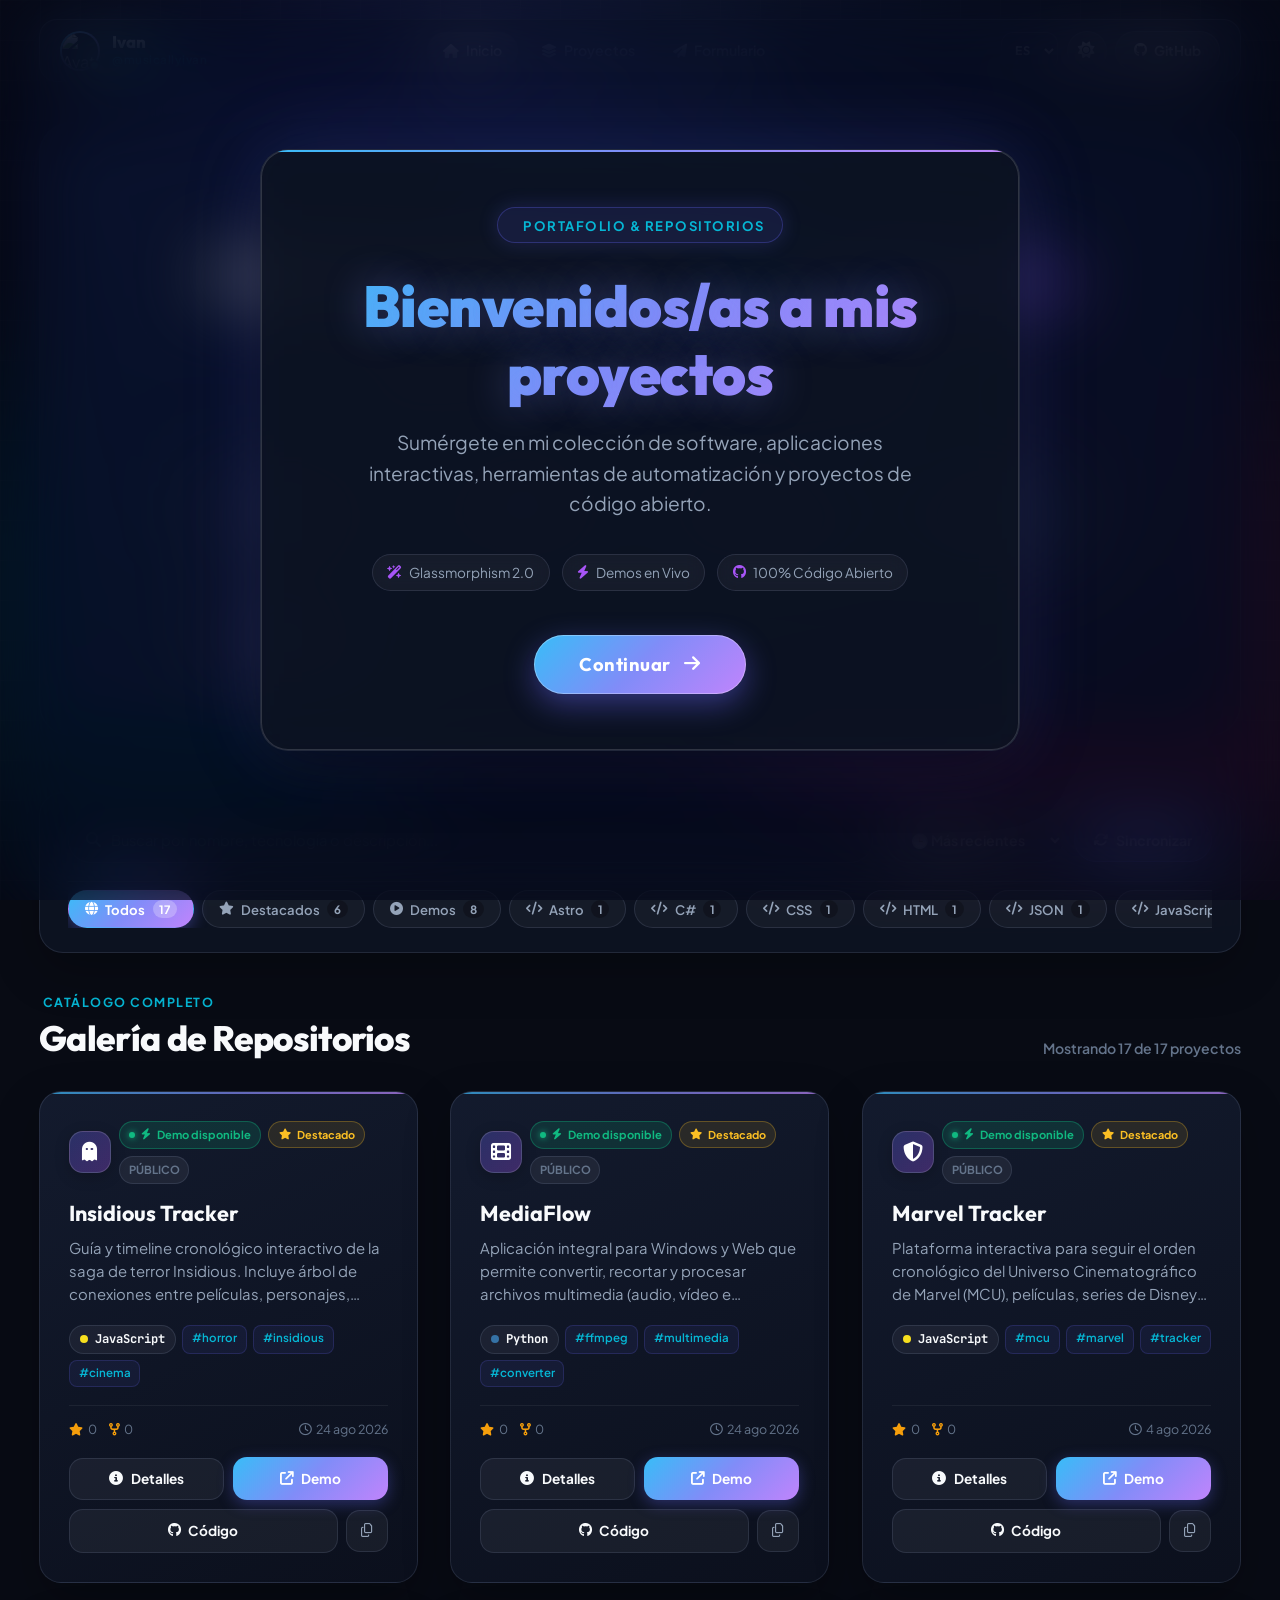
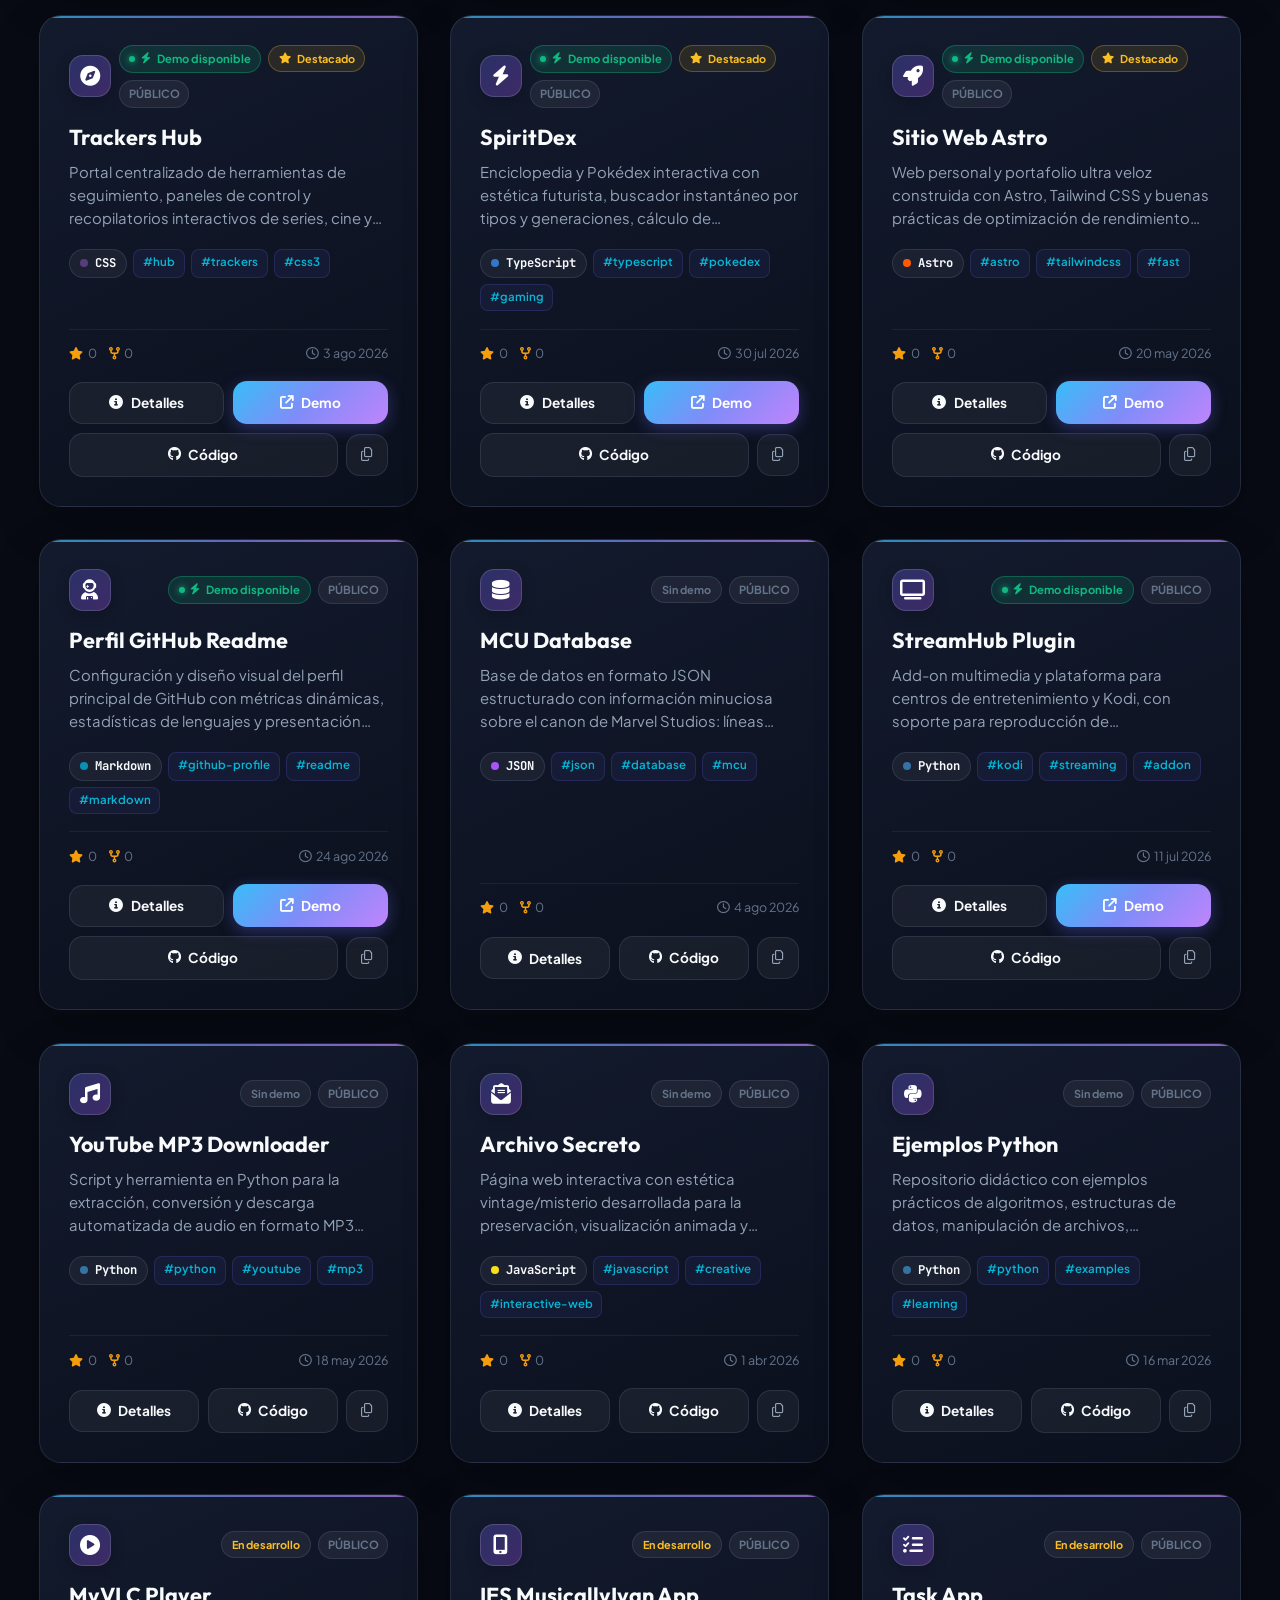
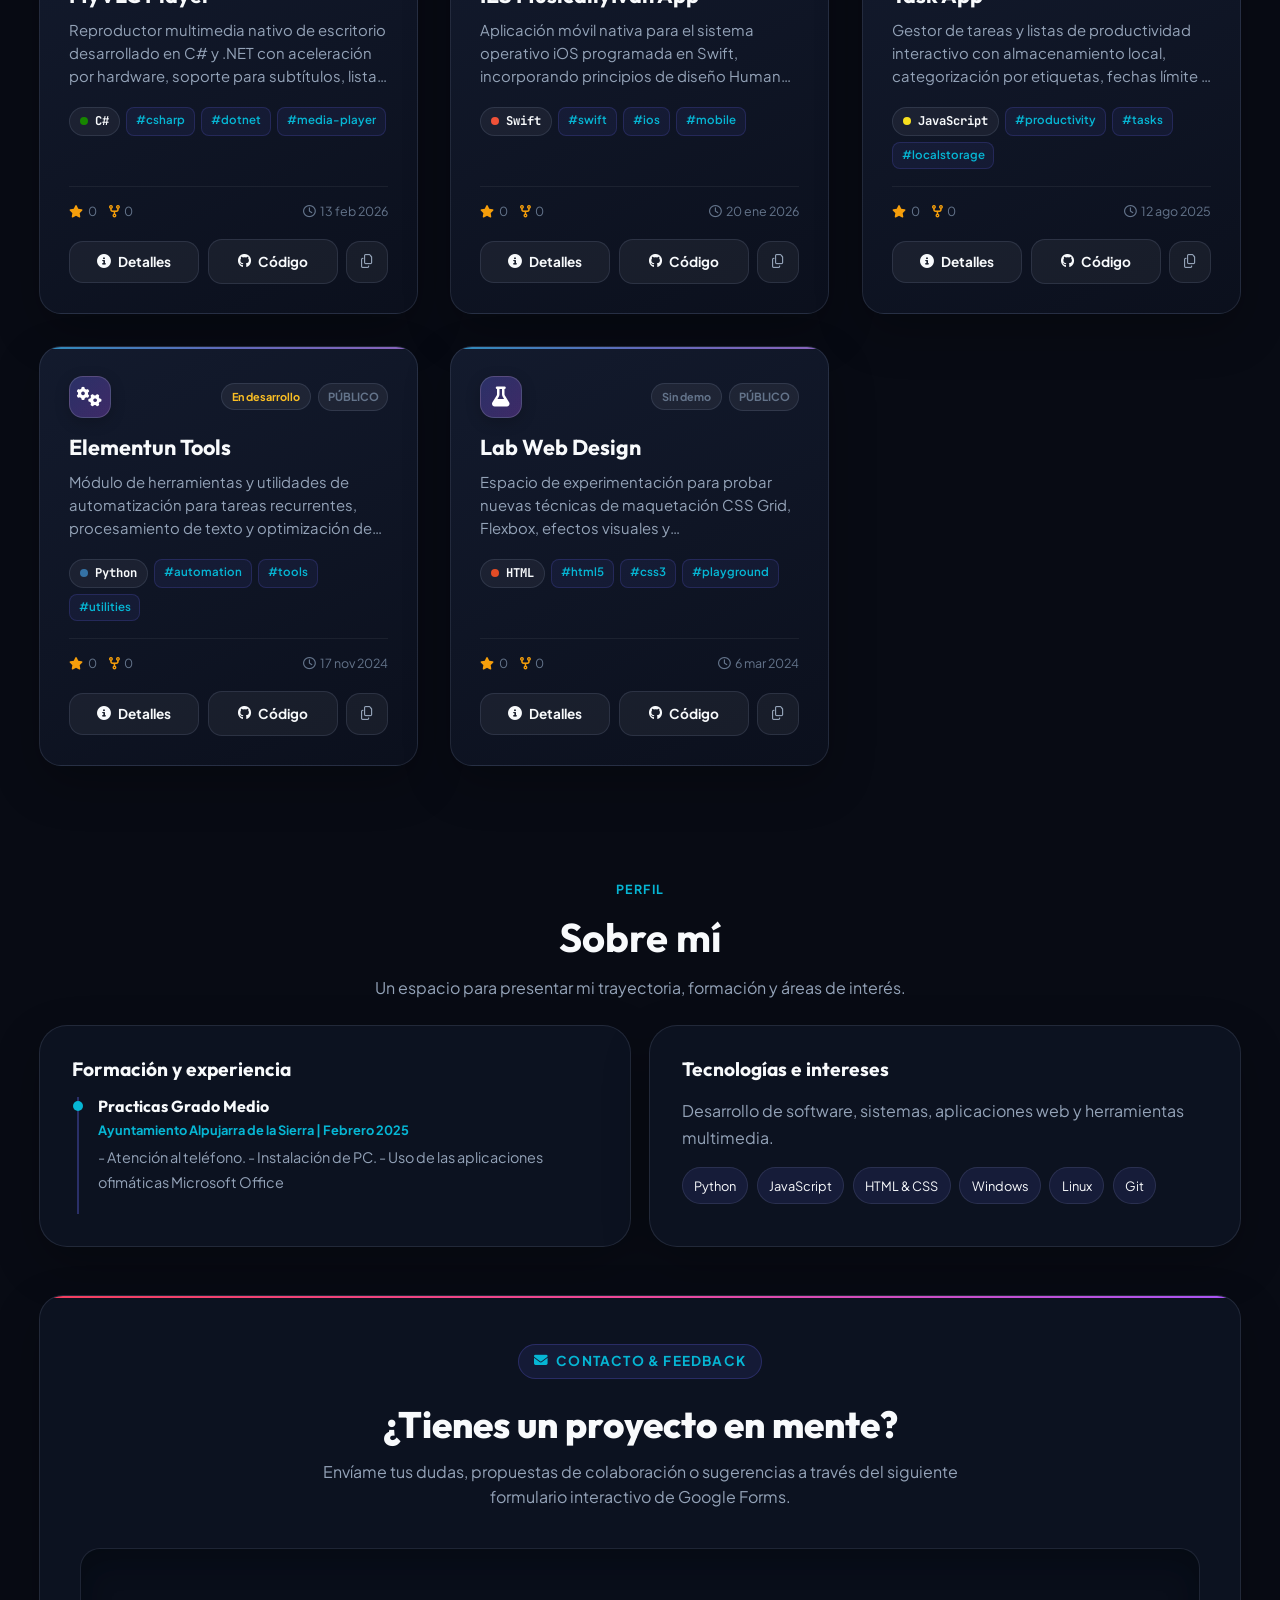
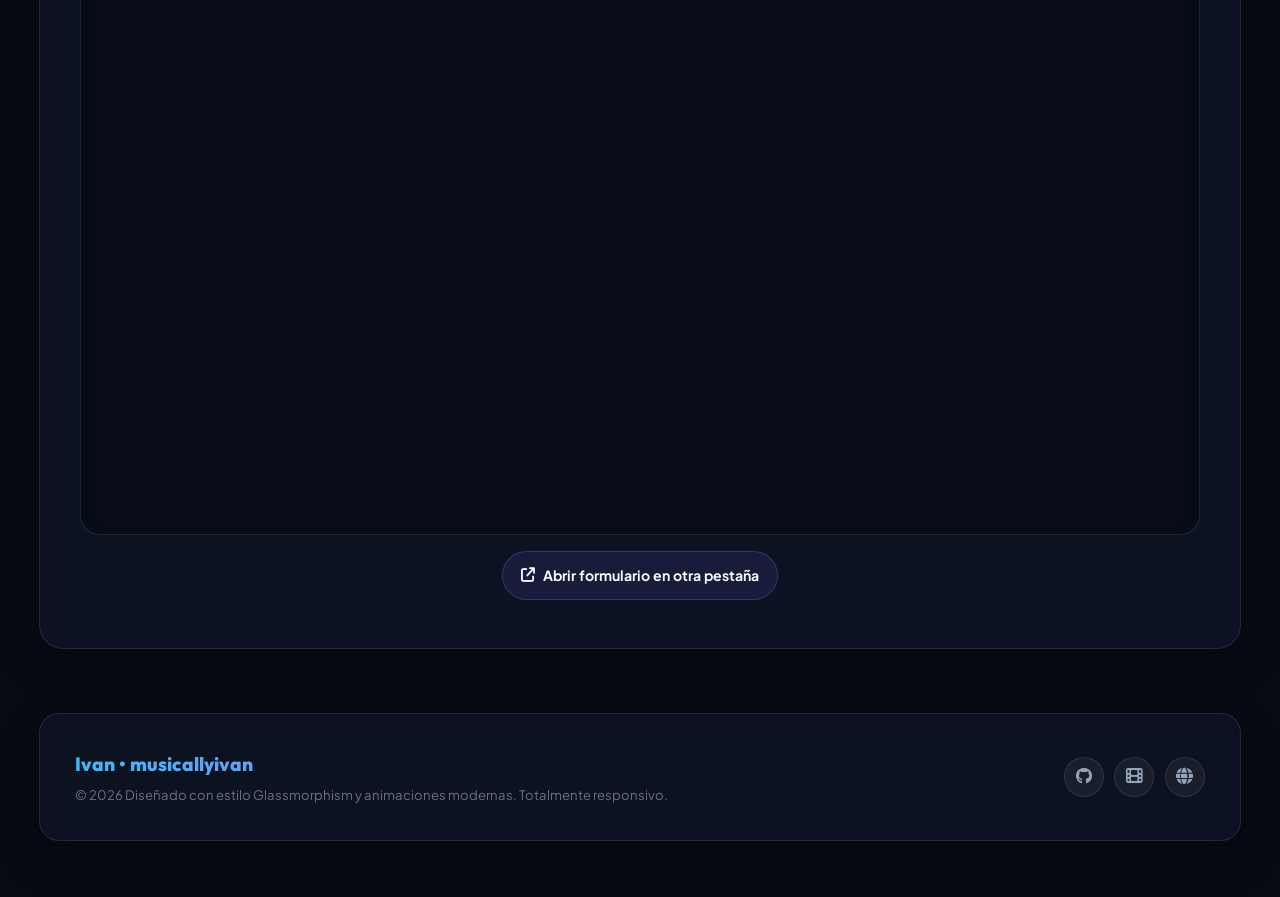
==== commit e3eebb60: "Mark portfolio interface strings for bilingual translation" ====
--- a/index.html
+++ b/index.html
@@ -45,30 +45,30 @@
     <div class="welcome-glass-card">
       <div class="welcome-badge">
         <i class="fa-solid fa-sparkles"></i>
-        <span>PORTAFOLIO & REPOSITORIOS</span>
-      </div>
-      <h1 class="welcome-title">Bienvenidos/as a mis proyectos</h1>
+        <span data-i18n="welcomeBadge">PORTAFOLIO & REPOSITORIOS</span>
+      </div>
+      <h1 class="welcome-title" data-i18n="welcomeTitle">Bienvenidos/as a mis proyectos</h1>
       <p class="welcome-subtitle">
-        Sumérgete en mi colección de software, aplicaciones interactivas, herramientas de automatización y proyectos de código abierto.
+        <span data-i18n="welcomeSubtitle">Sumérgete en mi colección de software, aplicaciones interactivas, herramientas de automatización y proyectos de código abierto.</span>
       </p>
       
       <div class="welcome-highlights">
         <div class="welcome-pill">
           <i class="fa-solid fa-wand-magic-sparkles"></i>
-          <span>Glassmorphism 2.0</span>
+          <span data-i18n="welcomePill1">Glassmorphism 2.0</span>
         </div>
         <div class="welcome-pill">
           <i class="fa-solid fa-bolt"></i>
-          <span>Demos en Vivo</span>
+          <span data-i18n="welcomePill2">Demos en Vivo</span>
         </div>
         <div class="welcome-pill">
           <i class="fa-brands fa-github"></i>
-          <span>100% Código Abierto</span>
+          <span data-i18n="welcomePill3">100% Código Abierto</span>
         </div>
       </div>
 
       <button id="btn-welcome-continue" class="btn-welcome-continue" type="button" aria-label="Entrar al portafolio">
-        <span>Continuar</span>
+        <span data-i18n="continue">Continuar</span>
         <i class="fa-solid fa-arrow-right"></i>
       </button>
     </div>
@@ -103,9 +103,9 @@
 
         <!-- Desktop Nav Links -->
         <ul class="nav-links">
-          <li><a href="#hero" class="nav-link active"><i class="fa-solid fa-house"></i> <span>Inicio</span></a></li>
-          <li><a href="#projects" class="nav-link"><i class="fa-solid fa-layer-group"></i> <span>Proyectos</span></a></li>
-          <li><a href="#contact" class="nav-link"><i class="fa-solid fa-paper-plane"></i> <span>Formulario</span></a></li>
+          <li><a href="#hero" class="nav-link active"><i class="fa-solid fa-house"></i> <span data-i18n="navHome">Inicio</span></a></li>
+          <li><a href="#projects" class="nav-link"><i class="fa-solid fa-layer-group"></i> <span data-i18n="navProjects">Proyectos</span></a></li>
+          <li><a href="#contact" class="nav-link"><i class="fa-solid fa-paper-plane"></i> <span data-i18n="navContactShort">Formulario</span></a></li>
         </ul>
 
         <!-- Nav Actions (Theme Toggle, GitHub & Mobile Menu Toggle) -->
@@ -142,15 +142,15 @@
         </div>
 
         <ul class="mobile-drawer-links">
-          <li><a href="#hero" class="mobile-nav-item active"><i class="fa-solid fa-house"></i> <span>Inicio</span></a></li>
-          <li><a href="#projects" class="mobile-nav-item"><i class="fa-solid fa-layer-group"></i> <span>Proyectos</span></a></li>
-          <li><a href="#contact" class="mobile-nav-item"><i class="fa-solid fa-paper-plane"></i> <span>Formulario de Contacto</span></a></li>
+          <li><a href="#hero" class="mobile-nav-item active"><i class="fa-solid fa-house"></i> <span data-i18n="navHome">Inicio</span></a></li>
+          <li><a href="#projects" class="mobile-nav-item"><i class="fa-solid fa-layer-group"></i> <span data-i18n="navProjects">Proyectos</span></a></li>
+          <li><a href="#contact" class="mobile-nav-item"><i class="fa-solid fa-paper-plane"></i> <span data-i18n="navContact">Formulario de Contacto</span></a></li>
         </ul>
 
         <div class="mobile-drawer-footer">
           <label class="sr-only" for="mobile-language-switcher">Language</label><select id="mobile-language-switcher" class="language-switcher" aria-label="Language"><option value="es">Español</option><option value="en">English</option></select>
           <a href="https://github.com/musicallyivan" target="_blank" rel="noopener noreferrer" class="btn-card-action btn-card-primary mobile-github-link">
-            <i class="fa-brands fa-github"></i> <span>Ver en GitHub</span>
+            <i class="fa-brands fa-github"></i> <span data-i18n="viewGithub">Ver en GitHub</span>
           </a>
         </div>
       </div>
@@ -160,38 +160,38 @@
     <section id="hero" class="hero-section">
       <div class="hero-main-card">
         <div class="hero-badge-tag">
-          <i class="fa-solid fa-code"></i> DESARROLLADOR FULLSTACK & SOFTWARE
+          <i class="fa-solid fa-code"></i> <span data-i18n="heroBadge">DESARROLLADOR FULLSTACK & SOFTWARE</span>
         </div>
         
         <h1 class="hero-title">
-          Mis Creaciones & <span class="gradient-text">Repositorios</span>
+          <span data-i18n="heroTitle">Mis Creaciones &</span> <span class="gradient-text" data-i18n="heroTitleAccent">Repositorios</span>
         </h1>
         
         <p class="hero-desc">
-          Explora mis aplicaciones interactivas, convertidores multimedia, rastreadores temáticos, bibliotecas y herramientas de código abierto organizadas con diseño moderno y soporte para demos en vivo.
+          <span data-i18n="heroDescription">Explora mis aplicaciones interactivas, convertidores multimedia, rastreadores temáticos, bibliotecas y herramientas de código abierto organizadas con diseño moderno y soporte para demos en vivo.</span>
         </p>
 
         <!-- Stats Counter Row -->
         <div class="stats-grid">
           <div class="stat-card">
             <div id="stat-total-repos" class="stat-number">0</div>
-            <div class="stat-label">Repositorios</div>
+            <div class="stat-label" data-i18n="statRepos">Repositorios</div>
           </div>
           <div class="stat-card">
             <div id="stat-total-languages" class="stat-number">0</div>
-            <div class="stat-label">Tecnologías</div>
+            <div class="stat-label" data-i18n="statTech">Tecnologías</div>
           </div>
           <div class="stat-card">
             <div id="stat-total-demos" class="stat-number">0</div>
-            <div class="stat-label">Demos configuradas</div>
+            <div class="stat-label" data-i18n="statDemos">Demos configuradas</div>
           </div>
           <div class="stat-card">
             <div id="stat-total-stars" class="stat-number">0</div>
-            <div class="stat-label">Estrellas GitHub</div>
+            <div class="stat-label" data-i18n="statStars">Estrellas GitHub</div>
           </div>
           <div class="stat-card">
             <div id="stat-total-followers" class="stat-number">0</div>
-            <div class="stat-label">Seguidores</div>
+            <div class="stat-label" data-i18n="statFollowers">Seguidores</div>
           </div>
         </div>
       </div>
@@ -207,26 +207,26 @@
               type="text" 
               id="search-input" 
               class="search-input" 
-              placeholder="Buscar por nombre, tecnología o descripción..." 
+              data-i18n-placeholder="searchPlaceholder" placeholder="Buscar por nombre, tecnología o descripción..." 
               autocomplete="off"
-              aria-label="Buscar proyectos"
+              data-i18n-aria="searchAria" aria-label="Buscar proyectos"
             />
             <i class="fa-solid fa-magnifying-glass search-icon" aria-hidden="true"></i>
-            <button id="btn-clear-search" class="btn-clear-search" title="Limpiar búsqueda" aria-label="Limpiar búsqueda">
+            <button id="btn-clear-search" class="btn-clear-search" data-i18n-title="clearSearch" data-i18n-aria="clearSearch" title="Limpiar búsqueda" aria-label="Limpiar búsqueda">
               <i class="fa-solid fa-xmark"></i>
             </button>
           </div>
 
           <div class="controls-aux">
             <select id="sort-select" class="custom-select" aria-label="Ordenar repositorios">
-              <option value="recent">🕒 Más recientes</option>
-              <option value="name">🔤 Nombre (A - Z)</option>
-              <option value="stars">⭐ Más estrellas</option>
+              <option value="recent" data-i18n="sortRecent">🕒 Más recientes</option>
+              <option value="name" data-i18n="sortName">🔤 Nombre (A - Z)</option>
+              <option value="stars" data-i18n="sortStars">⭐ Más estrellas</option>
             </select>
 
             <button id="btn-sync-github" class="btn-sync-github" title="Sincronizar repositorios en tiempo real" aria-label="Sincronizar con GitHub">
               <i class="fa-solid fa-arrows-rotate"></i>
-              <span>Sincronizar</span>
+              <span data-i18n="sync">Sincronizar</span>
             </button>
           </div>
         </div>
@@ -246,9 +246,9 @@
       <div class="section-header">
         <div class="section-title-wrap">
           <span class="section-badge"><i class="fa-solid fa-grid-2"></i> CATÁLOGO COMPLETO</span>
-          <h2 class="section-title">Galería de Repositorios</h2>
-        </div>
-        <div id="filtered-count" class="results-info">Cargando proyectos...</div>
+          <h2 class="section-title" data-i18n="catalogTitle">Galería de Repositorios</h2>
+        </div>
+        <div id="filtered-count" class="results-info" data-i18n="loadingProjects">Cargando proyectos...</div>
       </div>
 
       <!-- Grid Container -->
@@ -281,9 +281,9 @@
           <div class="hero-badge-tag">
             <i class="fa-solid fa-envelope"></i> CONTACTO & FEEDBACK
           </div>
-          <h2 class="contact-title">¿Tienes un proyecto en mente?</h2>
+          <h2 class="contact-title" data-i18n="contactTitle">¿Tienes un proyecto en mente?</h2>
           <p class="contact-desc">
-            Envíame tus dudas, propuestas de colaboración o sugerencias a través del siguiente formulario interactivo de Google Forms.
+            <span data-i18n="contactDescription">Envíame tus dudas, propuestas de colaboración o sugerencias a través del siguiente formulario interactivo de Google Forms.</span>
           </p>
         </div>
 
@@ -300,7 +300,7 @@
         </div>
         <a class="form-open-link" href="https://docs.google.com/forms/d/e/1FAIpQLSfbEAZamu1cThf0AtbwNP9W-S1jnlK6qULG6VwN3nPm2Ln3NA/viewform" target="_blank" rel="noopener noreferrer">
           <i class="fa-solid fa-arrow-up-right-from-square" aria-hidden="true"></i>
-          Abrir formulario en otra pestaña
+          <span data-i18n="openForm">Abrir formulario en otra pestaña</span>
         </a>
       </div>
     </section>
@@ -310,7 +310,7 @@
       <div class="footer-glass">
         <div class="footer-brand">
           <div class="footer-brand-title">Ivan • musicallyivan</div>
-          <p class="footer-copy">© 2026 Diseñado con estilo Glassmorphism y animaciones modernas. Totalmente responsivo.</p>
+          <p class="footer-copy" data-i18n="footerCopy">© 2026 Diseñado con estilo Glassmorphism y animaciones modernas. Totalmente responsivo.</p>
         </div>
 
         <div class="footer-socials">
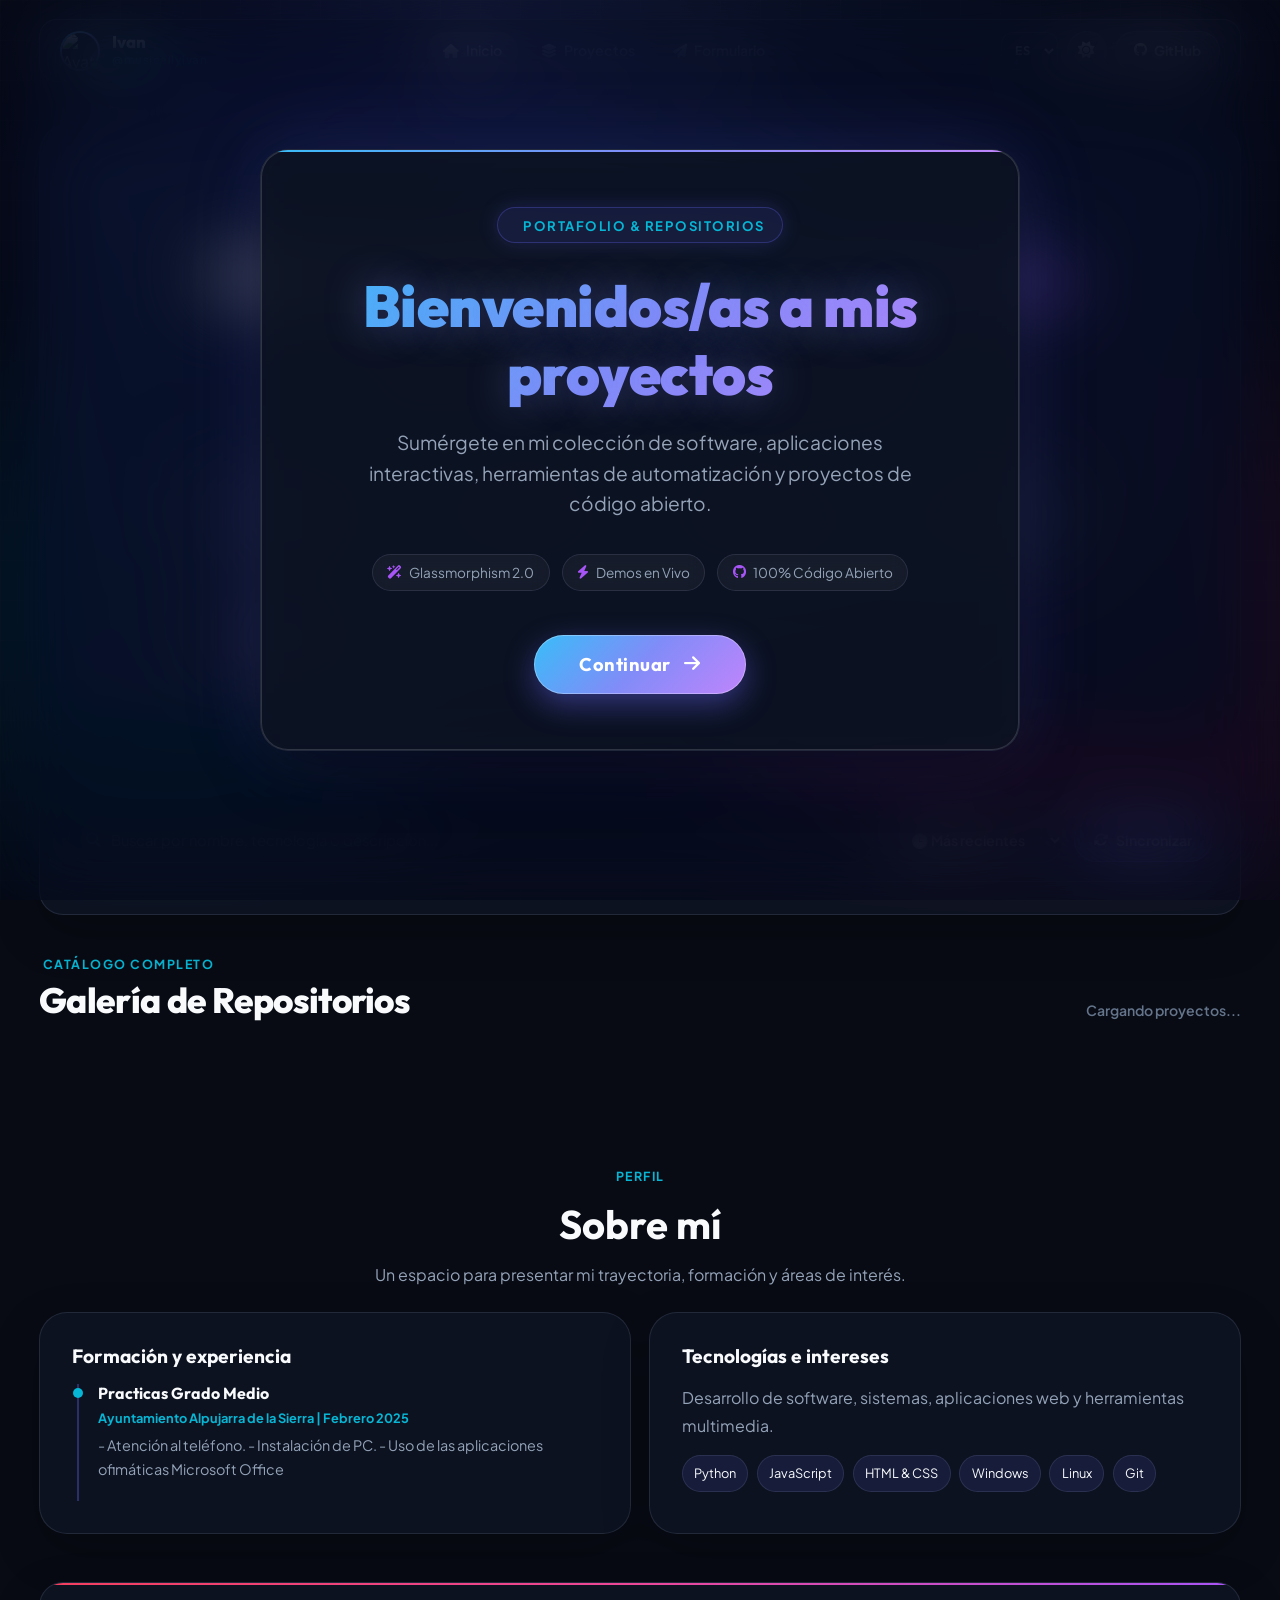
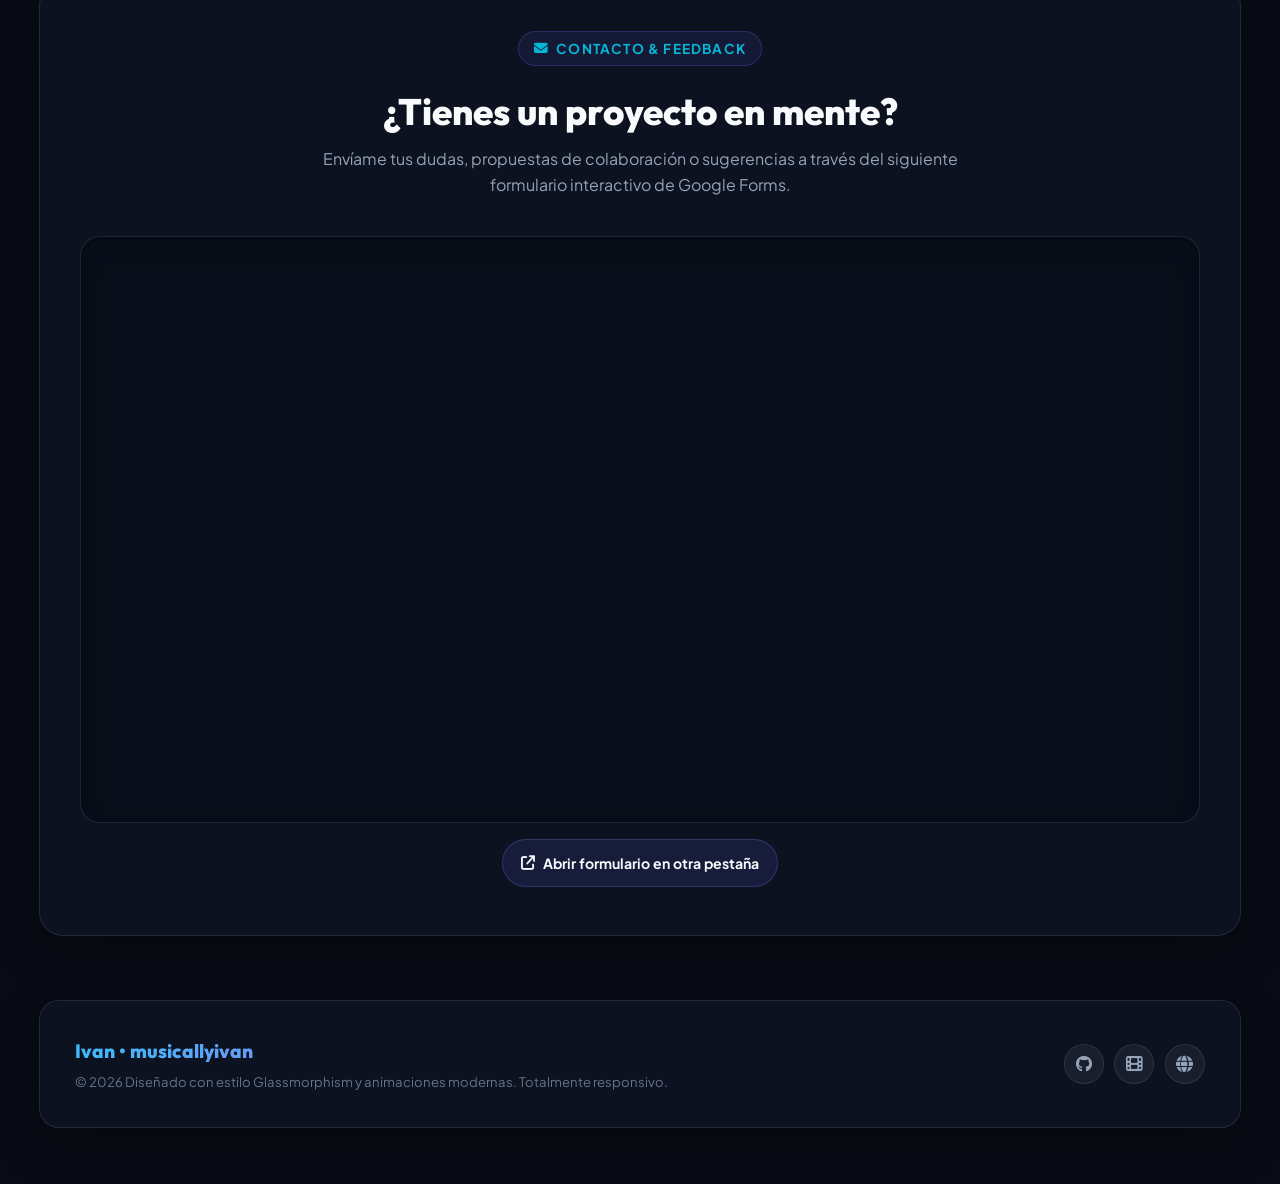
==== commit 65d1848b: "Add independent fallback for welcome continue button" ====
--- a/index.html
+++ b/index.html
@@ -71,6 +71,22 @@
         <span data-i18n="continue">Continuar</span>
         <i class="fa-solid fa-arrow-right"></i>
       </button>
+      <script>
+        // Independent fallback: keep the welcome action working even if app.js fails.
+        (() => {
+          const button = document.getElementById('btn-welcome-continue');
+          const overlay = document.getElementById('welcome-overlay');
+          if (button && overlay && !button.dataset.fallbackBound) {
+            button.dataset.fallbackBound = 'true';
+            button.addEventListener('click', () => {
+              overlay.classList.add('hidden');
+              overlay.setAttribute('aria-hidden', 'true');
+              overlay.setAttribute('inert', '');
+              document.querySelector('.app-container')?.removeAttribute('inert');
+            });
+          }
+        })();
+      </script>
     </div>
   </section>
 
